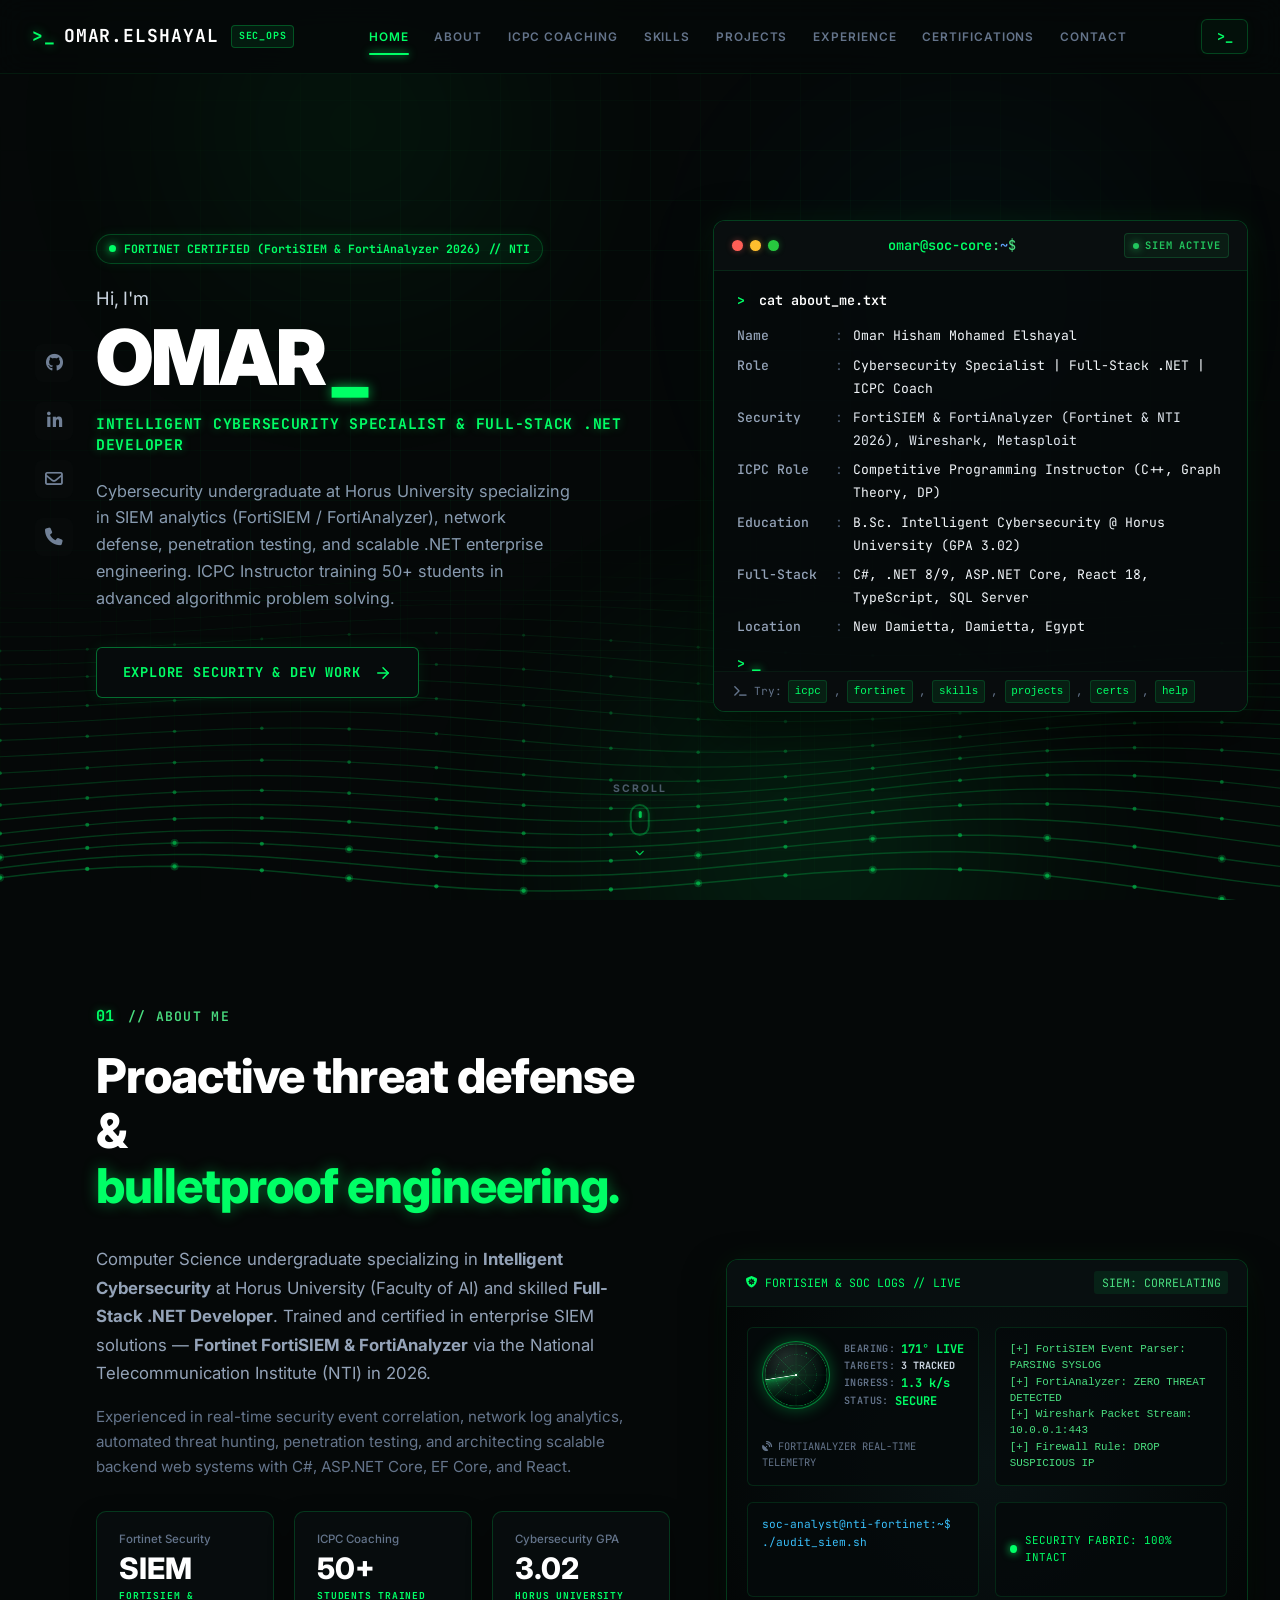
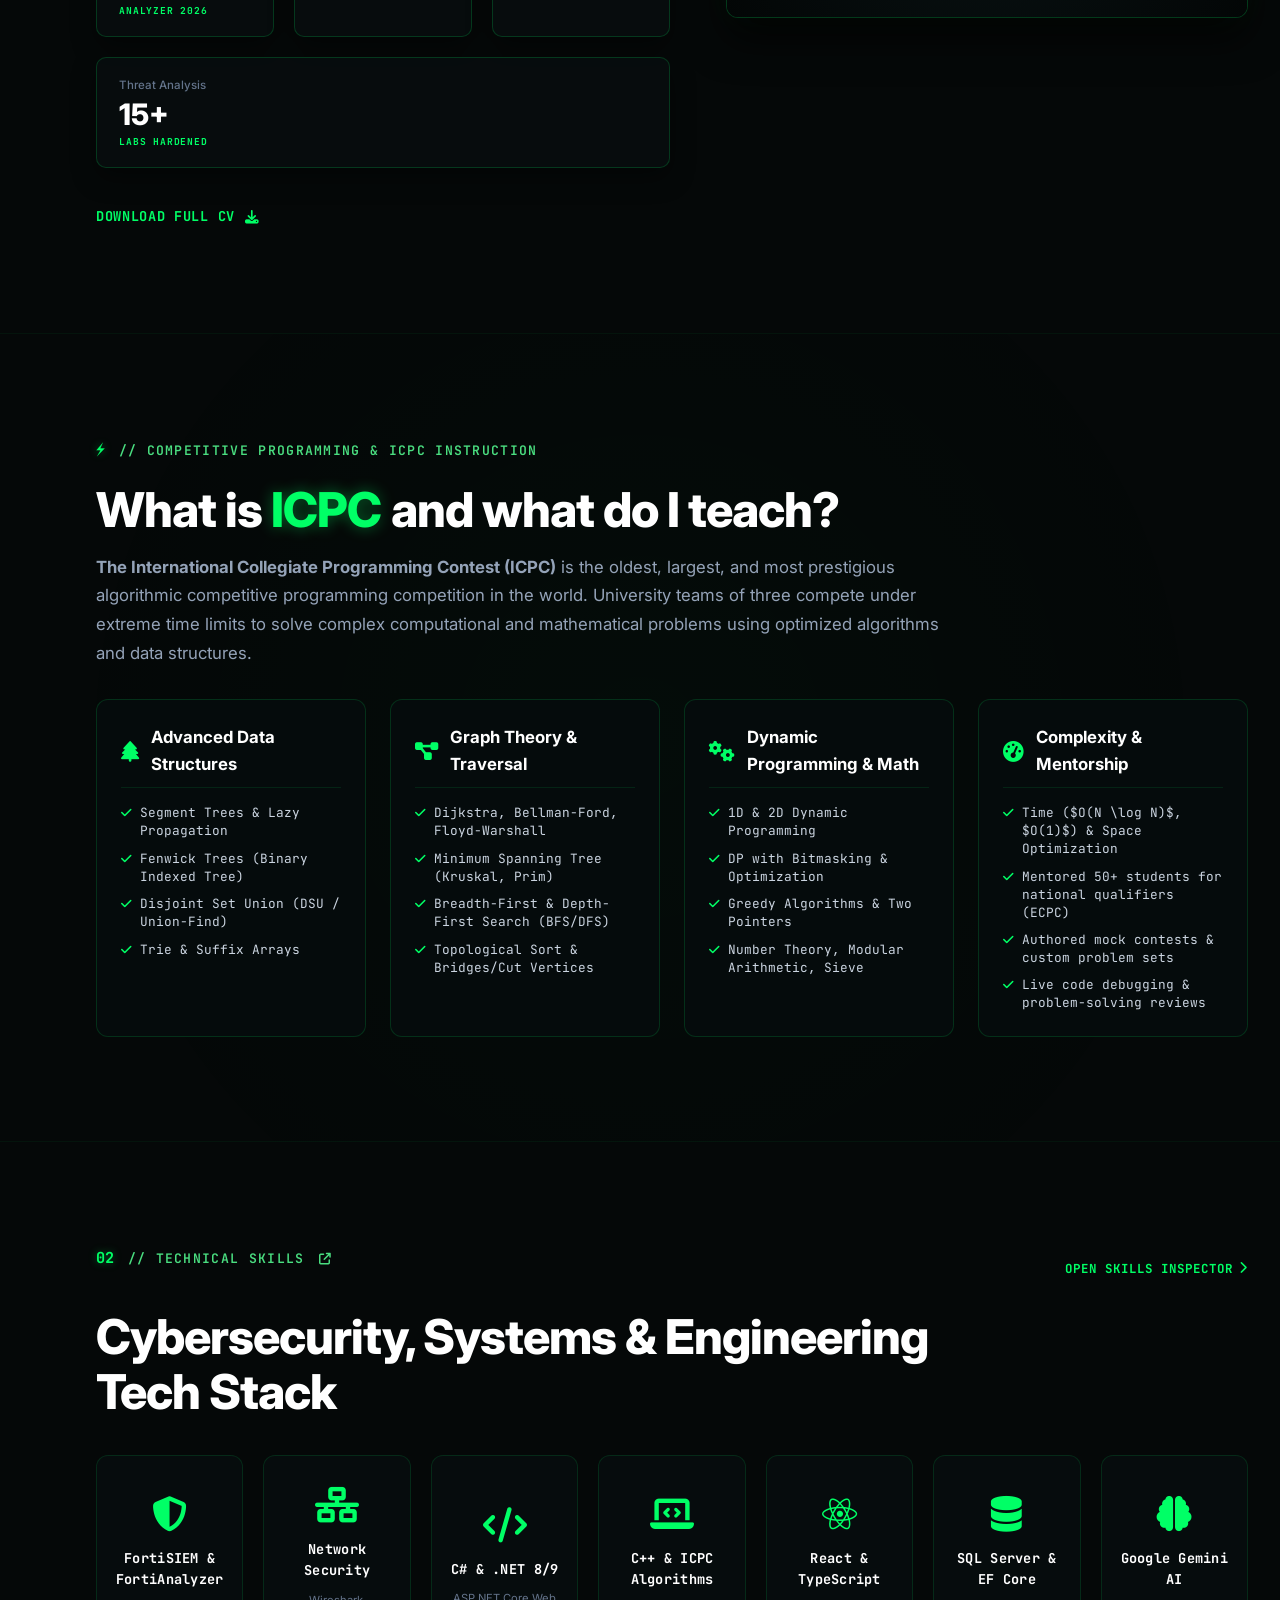
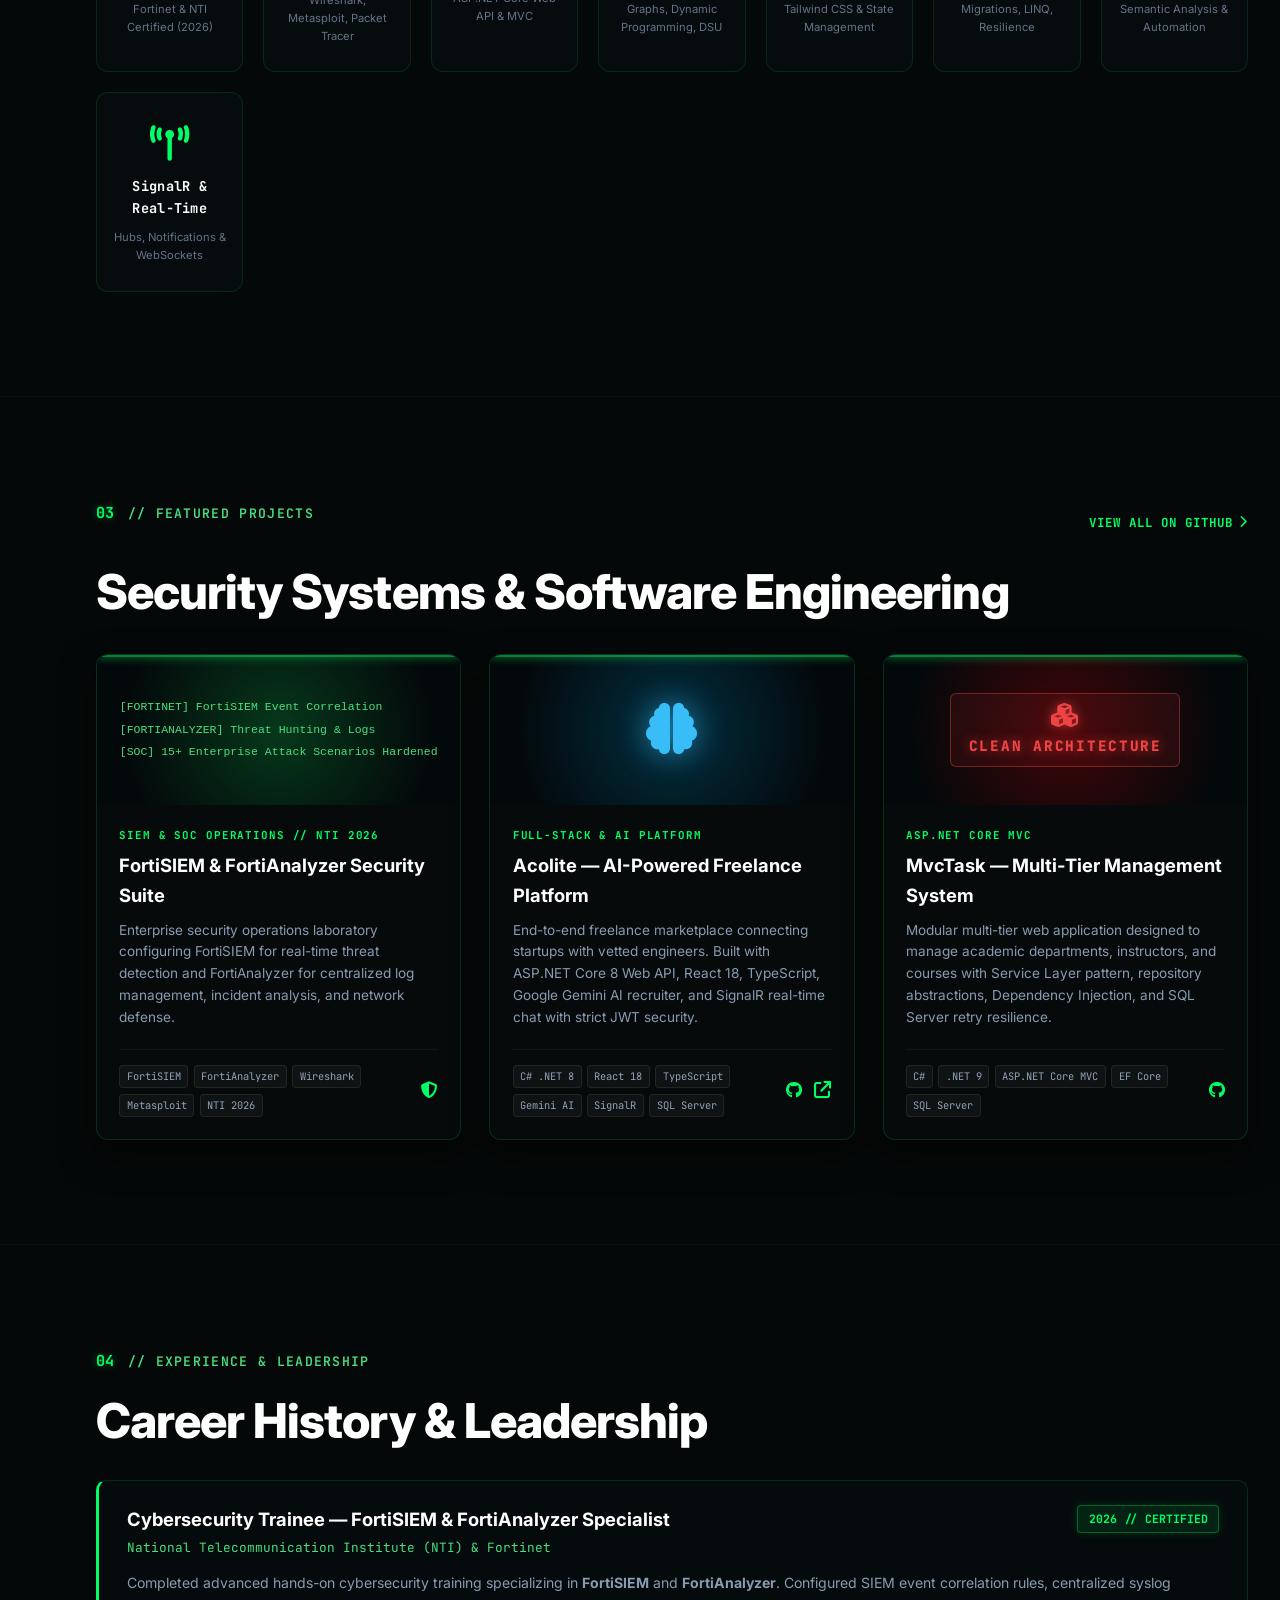
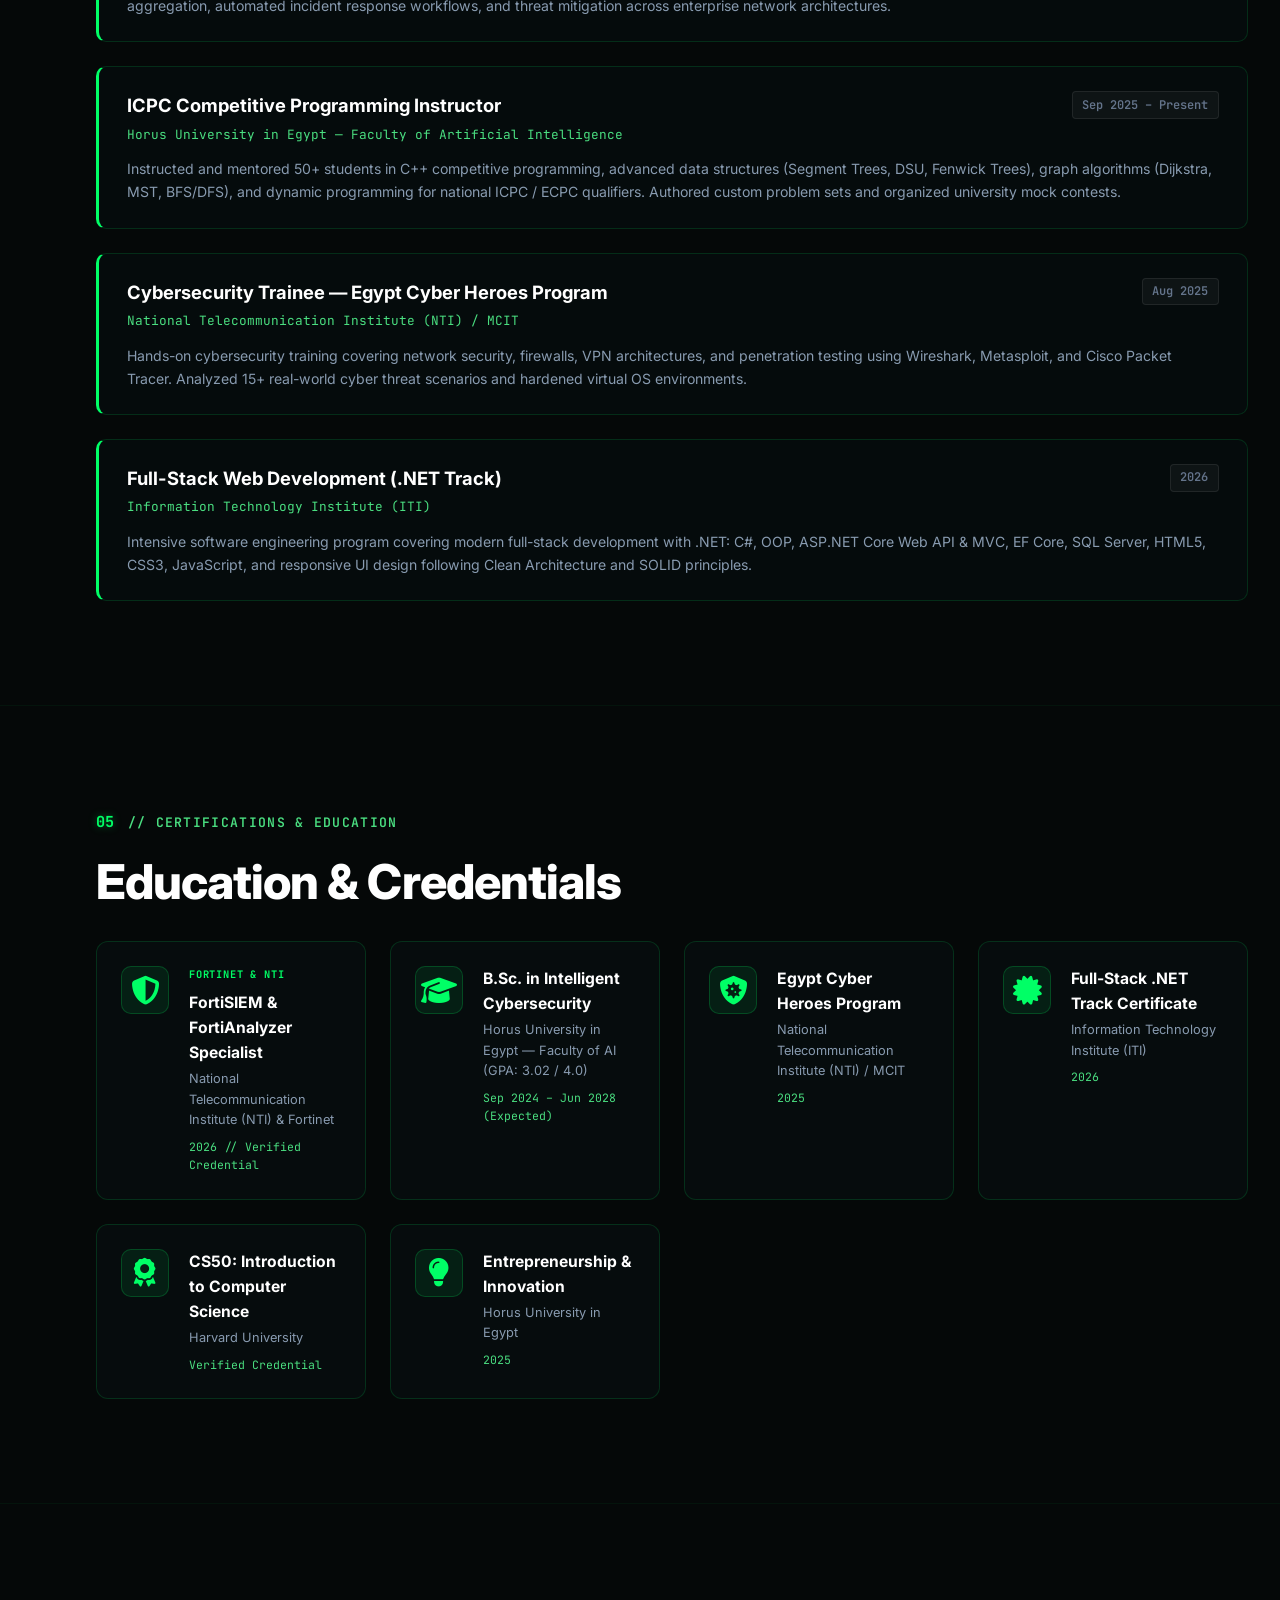
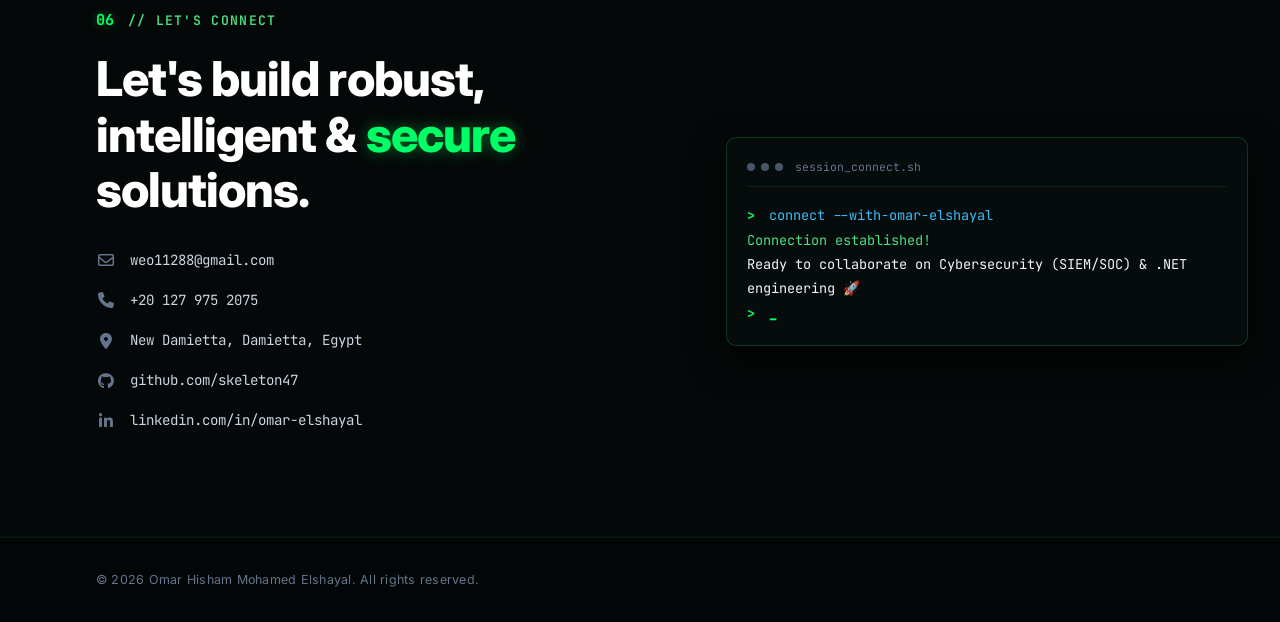
==== index.html @ 321d835e "Change cursor to natural sleek cyber arrow pointer with neon border, glowing hover pointer and subtl" ====
<!DOCTYPE html>
<html lang="en">
<head>
    <meta charset="UTF-8">
    <meta name="viewport" content="width=device-width, initial-scale=1.0">
    <title>OMAR ELSHAYAL | Intelligent Cybersecurity &amp; Full-Stack .NET Engineer | ICPC Instructor</title>
    <!-- Google Fonts -->
    <link rel="preconnect" href="https://fonts.googleapis.com">
    <link rel="preconnect" href="https://fonts.gstatic.com" crossorigin>
    <link href="https://fonts.googleapis.com/css2?family=Fira+Code:wght@300;400;500;600;700&family=Inter:wght@300;400;500;600;700;800;900&family=JetBrains+Mono:wght@300;400;500;600;700;800&display=swap" rel="stylesheet">
    <!-- FontAwesome 6 Icons -->
    <link rel="stylesheet" href="https://cdnjs.cloudflare.com/ajax/libs/font-awesome/6.5.1/css/all.min.css">
    <!-- Custom Style -->
    <link rel="stylesheet" href="style.css?v=12.0">
</head>












<body class="bg-cyber-dark">

    <!-- Cyber Background with Canvas Wave, Radial Glows & Grid Mesh -->
    <div class="cyber-background-container">
        <div class="ambient-glow glow-top-left"></div>
        <div class="ambient-glow glow-top-right"></div>
        <div class="ambient-glow glow-center"></div>
        <div class="cyber-grid-overlay"></div>
        <canvas id="cyberWaveCanvas"></canvas>
    </div>

    <!-- Navigation Header -->
    <header class="navbar-container">
        <div class="navbar-wrapper">
            <!-- Logo -->
            <a href="#home" class="logo-link">
                <span class="prompt-symbol">&gt;_</span>
                <span class="logo-text">OMAR.ELSHAYAL</span>
                <span class="sec-badge-nav">SEC_OPS</span>
            </a>

            <!-- Navigation Links -->
            <nav class="nav-menu">
                <ul class="nav-links">
                    <li><a href="#home" class="nav-link active">HOME</a></li>
                    <li><a href="#about" class="nav-link">ABOUT</a></li>
                    <li><a href="#icpc-section" class="nav-link">ICPC COACHING</a></li>
                    <li><a href="#skills" class="nav-link">SKILLS</a></li>
                    <li><a href="#projects" class="nav-link">PROJECTS</a></li>
                    <li><a href="#experience" class="nav-link">EXPERIENCE</a></li>
                    <li><a href="#certifications" class="nav-link">CERTIFICATIONS</a></li>
                    <li><a href="#contact" class="nav-link">CONTACT</a></li>
                </ul>
            </nav>

            <!-- Terminal Mode Action Button -->
            <div class="navbar-action">
                <button id="terminalToggleBtn" class="terminal-btn" title="Open Interactive Terminal Mode">
                    <span class="terminal-btn-icon">&gt;_</span>
                </button>
            </div>
        </div>
    </header>

    <!-- Floating Social Sidebar (Left) -->
    <aside class="social-sidebar">
        <div class="social-links-wrapper">
            <a href="https://github.com/skeleton47" target="_blank" rel="noopener noreferrer" class="social-icon" aria-label="GitHub">
                <i class="fa-brands fa-github"></i>
            </a>
            <a href="https://www.linkedin.com/in/omar-hisham-mohamed-elshayal-957696355/" target="_blank" rel="noopener noreferrer" class="social-icon" aria-label="LinkedIn">
                <i class="fa-brands fa-linkedin-in"></i>
            </a>
            <a href="mailto:weo11288@gmail.com" class="social-icon" aria-label="Email">
                <i class="fa-regular fa-envelope"></i>
            </a>
            <a href="tel:+201279752075" class="social-icon" aria-label="Phone">
                <i class="fa-solid fa-phone"></i>
            </a>
        </div>
    </aside>

    <!-- Hero Main Section -->
    <main id="home" class="hero-section">
        <div class="hero-container">
            
            <!-- Left Hero Content -->
            <div class="hero-left-content">
                <div class="hero-status-pill">
                    <span class="status-dot-pulse"></span>
                    <span>FORTINET CERTIFIED (FortiSIEM &amp; FortiAnalyzer 2026) // NTI</span>
                </div>
                <p class="greeting-text">Hi, I'm</p>
                <h1 class="hero-title">
                    OMAR<span class="cursor-blink">_</span>
                </h1>
                <h2 class="hero-subtitle">INTELLIGENT CYBERSECURITY SPECIALIST &amp; FULL-STACK .NET DEVELOPER</h2>
                <p class="hero-description">
                    Cybersecurity undergraduate at Horus University specializing in SIEM analytics (FortiSIEM / FortiAnalyzer), network defense, penetration testing, and scalable .NET enterprise engineering. ICPC Instructor training 50+ students in advanced algorithmic problem solving.
                </p>
                
                <div class="hero-cta-wrapper">
                    <a href="#projects" class="cta-button">
                        <span>EXPLORE SECURITY &amp; DEV WORK</span>
                        <svg class="cta-arrow" width="18" height="18" viewBox="0 0 24 24" fill="none" stroke="currentColor" stroke-width="2" stroke-linecap="round" stroke-linejoin="round">
                            <line x1="5" y1="12" x2="19" y2="12"></line>
                            <polyline points="12 5 19 12 12 19"></polyline>
                        </svg>
                    </a>
                </div>
            </div>

            <!-- Right Hero Content: Interactive Cyber Terminal -->
            <div class="hero-right-content">
                <div class="terminal-window">
                    <!-- Window Header Bar -->
                    <div class="terminal-header">
                        <div class="window-controls">
                            <span class="control-dot dot-red"></span>
                            <span class="control-dot dot-yellow"></span>
                            <span class="control-dot dot-green"></span>
                        </div>
                        <div class="terminal-title">
                            <span class="terminal-user">omar@soc-core</span>:<span class="terminal-path">~</span>$
                        </div>
                        <div class="terminal-status">
                            <span class="status-indicator"></span>
                            <span class="status-text">SIEM ACTIVE</span>
                        </div>
                    </div>

                    <!-- Terminal Body -->
                    <div class="terminal-body" id="terminalBody">
                        <div class="terminal-line prompt-line">
                            <span class="term-arrow">&gt;</span> <span class="term-cmd typing-command" id="autoTypingCmd">cat about_me.txt</span>
                        </div>
                        
                        <div class="terminal-output" id="terminalOutput">
                            <div class="output-row">
                                <span class="row-key">Name</span>
                                <span class="row-separator">:</span>
                                <span class="row-val">Omar Hisham Mohamed Elshayal</span>
                            </div>
                            <div class="output-row">
                                <span class="row-key">Role</span>
                                <span class="row-separator">:</span>
                                <span class="row-val">Cybersecurity Specialist | Full-Stack .NET | ICPC Coach</span>
                            </div>
                            <div class="output-row">
                                <span class="row-key">Security</span>
                                <span class="row-separator">:</span>
                                <span class="row-val focus-highlight">FortiSIEM &amp; FortiAnalyzer (Fortinet &amp; NTI 2026), Wireshark, Metasploit</span>
                            </div>
                            <div class="output-row">
                                <span class="row-key">ICPC Role</span>
                                <span class="row-separator">:</span>
                                <span class="row-val">Competitive Programming Instructor (C++, Graph Theory, DP)</span>
                            </div>
                            <div class="output-row">
                                <span class="row-key">Education</span>
                                <span class="row-separator">:</span>
                                <span class="row-val">B.Sc. Intelligent Cybersecurity @ Horus University (GPA 3.02)</span>
                            </div>
                            <div class="output-row">
                                <span class="row-key">Full-Stack</span>
                                <span class="row-separator">:</span>
                                <span class="row-val">C#, .NET 8/9, ASP.NET Core, React 18, TypeScript, SQL Server</span>
                            </div>
                            <div class="output-row">
                                <span class="row-key">Location</span>
                                <span class="row-separator">:</span>
                                <span class="row-val">New Damietta, Damietta, Egypt</span>
                            </div>
                        </div>

                        <!-- Dynamic Terminal Command Logs -->
                        <div id="dynamicLogs"></div>

                        <!-- Interactive Command Prompt Line -->
                        <div class="terminal-input-row" id="terminalInputRow">
                            <span class="term-arrow">&gt;</span>
                            <div class="input-wrapper">
                                <input type="text" id="termInput" class="term-input" autocomplete="off" spellcheck="false" placeholder="" autofocus>
                                <span class="term-cursor" id="termCursor">_</span>
                            </div>
                        </div>
                    </div>

                    <!-- Terminal Footer -->
                    <div class="terminal-footer">
                        <span class="footer-tip"><i class="fa-solid fa-terminal"></i> Try: <code class="code-badge">icpc</code>, <code class="code-badge">fortinet</code>, <code class="code-badge">skills</code>, <code class="code-badge">projects</code>, <code class="code-badge">certs</code>, <code class="code-badge">help</code></span>
                    </div>
                </div>
            </div>

        </div>

        <!-- Scroll Indicator -->
        <div class="scroll-indicator-container" id="scrollTrigger">
            <span class="scroll-label">SCROLL</span>
            <div class="scroll-mouse">
                <div class="scroll-wheel"></div>
            </div>
            <div class="scroll-arrow-down">
                <svg width="14" height="14" viewBox="0 0 24 24" fill="none" stroke="currentColor" stroke-width="2" stroke-linecap="round" stroke-linejoin="round">
                    <polyline points="6 9 12 15 18 9"></polyline>
                </svg>
            </div>
        </div>
    </main>

    <!-- SECTION 01: ABOUT ME -->
    <section id="about" class="content-section">
        <div class="section-container">
            <div class="section-header-badge">
                <span class="sec-number">01</span>
                <span class="sec-tag">// ABOUT ME</span>
            </div>

            <div class="about-grid">
                <!-- Left: Bio & Stats -->
                <div class="about-left">
                    <h2 class="section-main-title">
                        Proactive threat defense &amp;<br>
                        <span class="highlight-green">bulletproof engineering.</span>
                    </h2>
                    <p class="about-description">
                        Computer Science undergraduate specializing in <strong>Intelligent Cybersecurity</strong> at Horus University (Faculty of AI) and skilled <strong>Full-Stack .NET Developer</strong>. Trained and certified in enterprise SIEM solutions — <strong>Fortinet FortiSIEM &amp; FortiAnalyzer</strong> via the National Telecommunication Institute (NTI) in 2026.
                    </p>
                    <p class="about-description-sub">
                        Experienced in real-time security event correlation, network log analytics, automated threat hunting, penetration testing, and architecting scalable backend web systems with C#, ASP.NET Core, EF Core, and React.
                    </p>

                    <!-- Stats Cards -->
                    <div class="stats-row">
                        <div class="stat-card">
                            <span class="stat-label">Fortinet Security</span>
                            <div class="stat-value-group">
                                <span class="stat-number">SIEM</span>
                                <span class="stat-unit">FORTISIEM &amp; ANALYZER 2026</span>
                            </div>
                        </div>
                        <div class="stat-card">
                            <span class="stat-label">ICPC Coaching</span>
                            <div class="stat-value-group">
                                <span class="stat-number">50+</span>
                                <span class="stat-unit">STUDENTS TRAINED</span>
                            </div>
                        </div>
                        <div class="stat-card">
                            <span class="stat-label">Cybersecurity GPA</span>
                            <div class="stat-value-group">
                                <span class="stat-number">3.02</span>
                                <span class="stat-unit">HORUS UNIVERSITY</span>
                            </div>
                        </div>
                        <div class="stat-card">
                            <span class="stat-label">Threat Analysis</span>
                            <div class="stat-value-group">
                                <span class="stat-number">15+</span>
                                <span class="stat-unit">LABS HARDENED</span>
                            </div>
                        </div>
                    </div>

                    <!-- Download CV Action -->
                    <div class="cv-download-wrapper">
                        <a href="https://github.com/skeleton47" target="_blank" class="download-cv-btn" id="downloadCvBtn">
                            <span>DOWNLOAD FULL CV</span>
                            <i class="fa-solid fa-download"></i>
                        </a>
                    </div>
                </div>

                <!-- Right: Cyber Workspace Visual -->
                <div class="about-right">
                    <div class="hacker-screen-wrapper">
                        <div class="screen-overlay-glitch"></div>
                        <div class="workspace-card">
                            <div class="workspace-header">
                                <span class="monitor-tag"><i class="fa-solid fa-shield-virus"></i> FORTISIEM &amp; SOC LOGS // LIVE</span>
                                <span class="threat-level">SIEM: CORRELATING</span>
                            </div>
                            <div class="workspace-visual">
                                <div class="monitor-grid">
                                    <div class="monitor-item monitor-map">
                                        <div class="radar-telemetry-box">
                                            <div class="radar-canvas-wrapper">
                                                <canvas id="socRadarCanvas" width="160" height="160"></canvas>
                                                <div class="radar-crt-glare"></div>
                                            </div>
                                            <div class="radar-hud-data">
                                                <div class="hud-item"><span class="hud-label">BEARING:</span> <span class="hud-val text-green" id="radarBearingVal">000° LIVE</span></div>
                                                <div class="hud-item"><span class="hud-label">TARGETS:</span> <span class="hud-val">3 TRACKED</span></div>
                                                <div class="hud-item"><span class="hud-label">INGRESS:</span> <span class="hud-val text-green" id="radarTpsVal">1.2 k/s</span></div>
                                                <div class="hud-item"><span class="hud-label">STATUS:</span> <span class="hud-val text-green">SECURE</span></div>
                                            </div>
                                        </div>
                                        <span class="mon-title"><i class="fa-solid fa-satellite-dish"></i> FORTIANALYZER REAL-TIME TELEMETRY</span>
                                    </div>


                                    <div class="monitor-item monitor-code">
                                        <pre class="code-stream"><code>[+] FortiSIEM Event Parser: PARSING SYSLOG
[+] FortiAnalyzer: ZERO THREAT DETECTED
[+] Wireshark Packet Stream: 10.0.0.1:443
[+] Firewall Rule: DROP SUSPICIOUS IP</code></pre>
                                    </div>
                                    <div class="monitor-item monitor-term">
                                        <div class="term-prompt-preview">
                                            <span>soc-analyst@nti-fortinet:~$ ./audit_siem.sh</span>
                                        </div>
                                    </div>
                                    <div class="monitor-item monitor-status">
                                        <div class="network-pulse"></div>
                                        <span>SECURITY FABRIC: 100% INTACT</span>
                                    </div>
                                </div>
                            </div>
                        </div>
                    </div>
                </div>
            </div>
        </div>
    </section>

    <!-- SECTION: ICPC IN-DEPTH EXPLAINER -->
    <section id="icpc-section" class="content-section icpc-special-section">
        <div class="section-container">
            <div class="section-header-badge">
                <span class="sec-number">⚡</span>
                <span class="sec-tag">// COMPETITIVE PROGRAMMING &amp; ICPC INSTRUCTION</span>
            </div>

            <div class="icpc-hero-box">
                <div class="icpc-info-main">
                    <h2 class="section-main-title">
                        What is <span class="highlight-green">ICPC</span> and what do I teach?
                    </h2>
                    <div class="icpc-explainer-text">
                        <p>
                            <strong>The International Collegiate Programming Contest (ICPC)</strong> is the oldest, largest, and most prestigious algorithmic competitive programming competition in the world. University teams of three compete under extreme time limits to solve complex computational and mathematical problems using optimized algorithms and data structures.
                        </p>
                    </div>
                </div>

                <!-- ICPC Syllabus & Topics Omar Teaches -->
                <div class="icpc-topics-grid">
                    <div class="icpc-topic-card">
                        <div class="topic-header">
                            <i class="fa-solid fa-tree topic-icon"></i>
                            <h3 class="topic-title">Advanced Data Structures</h3>
                        </div>
                        <ul class="topic-list">
                            <li><i class="fa-solid fa-check text-green"></i> Segment Trees &amp; Lazy Propagation</li>
                            <li><i class="fa-solid fa-check text-green"></i> Fenwick Trees (Binary Indexed Tree)</li>
                            <li><i class="fa-solid fa-check text-green"></i> Disjoint Set Union (DSU / Union-Find)</li>
                            <li><i class="fa-solid fa-check text-green"></i> Trie &amp; Suffix Arrays</li>
                        </ul>
                    </div>

                    <div class="icpc-topic-card">
                        <div class="topic-header">
                            <i class="fa-solid fa-diagram-project topic-icon"></i>
                            <h3 class="topic-title">Graph Theory &amp; Traversal</h3>
                        </div>
                        <ul class="topic-list">
                            <li><i class="fa-solid fa-check text-green"></i> Dijkstra, Bellman-Ford, Floyd-Warshall</li>
                            <li><i class="fa-solid fa-check text-green"></i> Minimum Spanning Tree (Kruskal, Prim)</li>
                            <li><i class="fa-solid fa-check text-green"></i> Breadth-First &amp; Depth-First Search (BFS/DFS)</li>
                            <li><i class="fa-solid fa-check text-green"></i> Topological Sort &amp; Bridges/Cut Vertices</li>
                        </ul>
                    </div>

                    <div class="icpc-topic-card">
                        <div class="topic-header">
                            <i class="fa-solid fa-gears topic-icon"></i>
                            <h3 class="topic-title">Dynamic Programming &amp; Math</h3>
                        </div>
                        <ul class="topic-list">
                            <li><i class="fa-solid fa-check text-green"></i> 1D &amp; 2D Dynamic Programming</li>
                            <li><i class="fa-solid fa-check text-green"></i> DP with Bitmasking &amp; Optimization</li>
                            <li><i class="fa-solid fa-check text-green"></i> Greedy Algorithms &amp; Two Pointers</li>
                            <li><i class="fa-solid fa-check text-green"></i> Number Theory, Modular Arithmetic, Sieve</li>
                        </ul>
                    </div>

                    <div class="icpc-topic-card">
                        <div class="topic-header">
                            <i class="fa-solid fa-gauge-high topic-icon"></i>
                            <h3 class="topic-title">Complexity &amp; Mentorship</h3>
                        </div>
                        <ul class="topic-list">
                            <li><i class="fa-solid fa-check text-green"></i> Time ($O(N \log N)$, $O(1)$) &amp; Space Optimization</li>
                            <li><i class="fa-solid fa-check text-green"></i> Mentored 50+ students for national qualifiers (ECPC)</li>
                            <li><i class="fa-solid fa-check text-green"></i> Authored mock contests &amp; custom problem sets</li>
                            <li><i class="fa-solid fa-check text-green"></i> Live code debugging &amp; problem-solving reviews</li>
                        </ul>
                    </div>
                </div>
            </div>
        </div>
    </section>

    <!-- SECTION 02: SKILLS -->
    <section id="skills" class="content-section">
        <div class="section-container">
            <div class="section-top-bar">
                <div class="section-header-badge" onclick="openSkillModal('fortinet')" style="cursor: pointer;" title="Click to inspect all skills">
                    <span class="sec-number">02</span>
                    <span class="sec-tag">// TECHNICAL SKILLS <i class="fa-solid fa-arrow-up-right-from-square" style="font-size: 0.75rem; margin-left: 0.3rem;"></i></span>
                </div>
                <button class="section-view-all" onclick="openSkillModal('fortinet')" style="background:transparent; border:none; cursor:pointer;" title="Click to view in-depth details">
                    OPEN SKILLS INSPECTOR <i class="fa-solid fa-chevron-right"></i>
                </button>
            </div>

            <h2 class="section-main-title">
                Cybersecurity, Systems &amp; Engineering<br>
                Tech Stack
            </h2>

            <div class="skills-grid">
                <!-- FortiSIEM & FortiAnalyzer -->
                <div class="skill-card" data-skill-id="fortinet" onclick="openSkillModal('fortinet')" title="Click to view details">
                    <div class="skill-icon-box">
                        <i class="fa-solid fa-shield-halved"></i>
                    </div>
                    <span class="skill-name">FortiSIEM &amp; FortiAnalyzer</span>
                    <span class="skill-sub">Fortinet &amp; NTI Certified (2026)</span>
                </div>



                <!-- Network Security & Penetration Testing -->
                <div class="skill-card" data-skill-id="network-sec" onclick="openSkillModal('network-sec')" title="Click to view details">
                    <div class="skill-icon-box">
                        <i class="fa-solid fa-network-wired"></i>
                    </div>
                    <span class="skill-name">Network Security</span>
                    <span class="skill-sub">Wireshark, Metasploit, Packet Tracer</span>
                </div>

                <!-- C# & .NET Core -->
                <div class="skill-card" data-skill-id="dotnet" onclick="openSkillModal('dotnet')" title="Click to view details">
                    <div class="skill-icon-box">
                        <i class="fa-solid fa-code"></i>
                    </div>
                    <span class="skill-name">C# &amp; .NET 8/9</span>
                    <span class="skill-sub">ASP.NET Core Web API &amp; MVC</span>
                </div>

                <!-- C++ & Algorithms (ICPC) -->
                <div class="skill-card" data-skill-id="icpc" onclick="openSkillModal('icpc')" title="Click to view details">
                    <div class="skill-icon-box">
                        <i class="fa-solid fa-laptop-code"></i>
                    </div>
                    <span class="skill-name">C++ &amp; ICPC Algorithms</span>
                    <span class="skill-sub">Graphs, Dynamic Programming, DSU</span>
                </div>

                <!-- React & TypeScript -->
                <div class="skill-card" data-skill-id="react" onclick="openSkillModal('react')" title="Click to view details">
                    <div class="skill-icon-box">
                        <i class="fa-brands fa-react"></i>
                    </div>
                    <span class="skill-name">React &amp; TypeScript</span>
                    <span class="skill-sub">Tailwind CSS &amp; State Management</span>
                </div>

                <!-- SQL Server & EF Core -->
                <div class="skill-card" data-skill-id="sql" onclick="openSkillModal('sql')" title="Click to view details">
                    <div class="skill-icon-box">
                        <i class="fa-solid fa-database"></i>
                    </div>
                    <span class="skill-name">SQL Server &amp; EF Core</span>
                    <span class="skill-sub">Migrations, LINQ, Resilience</span>
                </div>

                <!-- AI & LLM Integration -->
                <div class="skill-card" data-skill-id="gemini-ai" onclick="openSkillModal('gemini-ai')" title="Click to view details">
                    <div class="skill-icon-box">
                        <i class="fa-solid fa-brain"></i>
                    </div>
                    <span class="skill-name">Google Gemini AI</span>
                    <span class="skill-sub">Semantic Analysis &amp; Automation</span>
                </div>

                <!-- SignalR & WebSockets -->
                <div class="skill-card" data-skill-id="signalr" onclick="openSkillModal('signalr')" title="Click to view details">
                    <div class="skill-icon-box">
                        <i class="fa-solid fa-tower-broadcast"></i>
                    </div>
                    <span class="skill-name">SignalR &amp; Real-Time</span>
                    <span class="skill-sub">Hubs, Notifications &amp; WebSockets</span>
                </div>
            </div>
        </div>
    </section>


    <!-- SECTION 03: FEATURED PROJECTS -->
    <section id="projects" class="content-section">
        <div class="section-container">
            <div class="section-top-bar">
                <div class="section-header-badge">
                    <span class="sec-number">03</span>
                    <span class="sec-tag">// FEATURED PROJECTS</span>
                </div>
                <a href="https://github.com/skeleton47" target="_blank" class="section-view-all">VIEW ALL ON GITHUB <i class="fa-solid fa-chevron-right"></i></a>
            </div>

            <h2 class="section-main-title">
                Security Systems &amp; Software Engineering
            </h2>

            <div class="projects-grid">
                <!-- Project 1: FortiSIEM & Threat Analysis Lab -->
                <div class="project-card">
                    <div class="project-preview project-preview-green">
                        <div class="preview-glow glow-green"></div>
                        <div class="packet-stream-preview">
                            <code>[FORTINET] FortiSIEM Event Correlation</code>
                            <code>[FORTIANALYZER] Threat Hunting &amp; Logs</code>
                            <code>[SOC] 15+ Enterprise Attack Scenarios Hardened</code>
                        </div>
                        <div class="cyber-scan-line"></div>
                    </div>
                    <div class="project-info">
                        <div class="project-badge-top">SIEM &amp; SOC OPERATIONS // NTI 2026</div>
                        <h3 class="project-title">FortiSIEM &amp; FortiAnalyzer Security Suite</h3>
                        <p class="project-desc">
                            Enterprise security operations laboratory configuring FortiSIEM for real-time threat detection and FortiAnalyzer for centralized log management, incident analysis, and network defense.
                        </p>
                        <div class="project-footer">
                            <div class="project-tags">
                                <span class="tag">FortiSIEM</span>
                                <span class="tag">FortiAnalyzer</span>
                                <span class="tag">Wireshark</span>
                                <span class="tag">Metasploit</span>
                                <span class="tag">NTI 2026</span>
                            </div>
                            <div class="project-links-group">
                                <a href="#contact" class="project-link" title="Contact for Demo">
                                    <i class="fa-solid fa-shield-halved"></i>
                                </a>
                            </div>
                        </div>
                    </div>
                </div>

                <!-- Project 2: Acolite AI Freelance Platform -->
                <div class="project-card">
                    <div class="project-preview project-preview-blue">
                        <div class="preview-glow"></div>
                        <div class="project-icon-badge">
                            <i class="fa-solid fa-brain"></i>
                        </div>
                        <div class="cyber-scan-line"></div>
                    </div>
                    <div class="project-info">
                        <div class="project-badge-top">FULL-STACK &amp; AI PLATFORM</div>
                        <h3 class="project-title">Acolite — AI-Powered Freelance Platform</h3>
                        <p class="project-desc">
                            End-to-end freelance marketplace connecting startups with vetted engineers. Built with ASP.NET Core 8 Web API, React 18, TypeScript, Google Gemini AI recruiter, and SignalR real-time chat with strict JWT security.
                        </p>
                        <div class="project-footer">
                            <div class="project-tags">
                                <span class="tag">C# .NET 8</span>
                                <span class="tag">React 18</span>
                                <span class="tag">TypeScript</span>
                                <span class="tag">Gemini AI</span>
                                <span class="tag">SignalR</span>
                                <span class="tag">SQL Server</span>
                            </div>
                            <div class="project-links-group">
                                <a href="https://github.com/skeleton47/acolite.xyz_iti_.net" target="_blank" class="project-link" title="GitHub Repo">
                                    <i class="fa-brands fa-github"></i>
                                </a>
                                <a href="https://acolite.xyz" target="_blank" class="project-link" title="Live Demo">
                                    <i class="fa-solid fa-arrow-up-right-from-square"></i>
                                </a>
                            </div>
                        </div>
                    </div>
                </div>

                <!-- Project 3: MvcTask -->
                <div class="project-card">
                    <div class="project-preview project-preview-red">
                        <div class="preview-glow glow-red"></div>
                        <div class="access-denied-badge">
                            <i class="fa-solid fa-cubes"></i>
                            <span>CLEAN ARCHITECTURE</span>
                        </div>
                        <div class="cyber-scan-line"></div>
                    </div>
                    <div class="project-info">
                        <div class="project-badge-top">ASP.NET CORE MVC</div>
                        <h3 class="project-title">MvcTask — Multi-Tier Management System</h3>
                        <p class="project-desc">
                            Modular multi-tier web application designed to manage academic departments, instructors, and courses with Service Layer pattern, repository abstractions, Dependency Injection, and SQL Server retry resilience.
                        </p>
                        <div class="project-footer">
                            <div class="project-tags">
                                <span class="tag">C#</span>
                                <span class="tag">.NET 9</span>
                                <span class="tag">ASP.NET Core MVC</span>
                                <span class="tag">EF Core</span>
                                <span class="tag">SQL Server</span>
                            </div>
                            <div class="project-links-group">
                                <a href="https://github.com/skeleton47/MvcTask" target="_blank" class="project-link" title="GitHub Repo">
                                    <i class="fa-brands fa-github"></i>
                                </a>
                            </div>
                        </div>
                    </div>
                </div>
            </div>
        </div>
    </section>

    <!-- SECTION 04: EXPERIENCE & LEADERSHIP -->
    <section id="experience" class="content-section">
        <div class="section-container">
            <div class="section-header-badge">
                <span class="sec-number">04</span>
                <span class="sec-tag">// EXPERIENCE &amp; LEADERSHIP</span>
            </div>

            <h2 class="section-main-title">
                Career History &amp; Leadership
            </h2>

            <div class="experience-timeline">
                <!-- Exp 1: FortiSIEM & FortiAnalyzer Trainee @ NTI & Fortinet -->
                <div class="timeline-card">
                    <div class="timeline-header">
                        <div class="timeline-title-group">
                            <h3 class="timeline-role">Cybersecurity Trainee — FortiSIEM &amp; FortiAnalyzer Specialist</h3>
                            <span class="timeline-company">National Telecommunication Institute (NTI) &amp; Fortinet</span>
                        </div>
                        <span class="timeline-period-badge">2026 // CERTIFIED</span>
                    </div>
                    <p class="timeline-desc">
                        Completed advanced hands-on cybersecurity training specializing in <strong>FortiSIEM</strong> and <strong>FortiAnalyzer</strong>. Configured SIEM event correlation rules, centralized syslog aggregation, automated incident response workflows, and threat mitigation across enterprise network architectures.
                    </p>
                </div>

                <!-- Exp 2: ICPC Instructor -->
                <div class="timeline-card">
                    <div class="timeline-header">
                        <div class="timeline-title-group">
                            <h3 class="timeline-role">ICPC Competitive Programming Instructor</h3>
                            <span class="timeline-company">Horus University in Egypt — Faculty of Artificial Intelligence</span>
                        </div>
                        <span class="timeline-period">Sep 2025 – Present</span>
                    </div>
                    <p class="timeline-desc">
                        Instructed and mentored 50+ students in C++ competitive programming, advanced data structures (Segment Trees, DSU, Fenwick Trees), graph algorithms (Dijkstra, MST, BFS/DFS), and dynamic programming for national ICPC / ECPC qualifiers. Authored custom problem sets and organized university mock contests.
                    </p>
                </div>

                <!-- Exp 3: NTI Egypt Cyber Heroes -->
                <div class="timeline-card">
                    <div class="timeline-header">
                        <div class="timeline-title-group">
                            <h3 class="timeline-role">Cybersecurity Trainee — Egypt Cyber Heroes Program</h3>
                            <span class="timeline-company">National Telecommunication Institute (NTI) / MCIT</span>
                        </div>
                        <span class="timeline-period">Aug 2025</span>
                    </div>
                    <p class="timeline-desc">
                        Hands-on cybersecurity training covering network security, firewalls, VPN architectures, and penetration testing using Wireshark, Metasploit, and Cisco Packet Tracer. Analyzed 15+ real-world cyber threat scenarios and hardened virtual OS environments.
                    </p>
                </div>

                <!-- Exp 4: ITI Full-Stack .NET Track -->
                <div class="timeline-card">
                    <div class="timeline-header">
                        <div class="timeline-title-group">
                            <h3 class="timeline-role">Full-Stack Web Development (.NET Track)</h3>
                            <span class="timeline-company">Information Technology Institute (ITI)</span>
                        </div>
                        <span class="timeline-period">2026</span>
                    </div>
                    <p class="timeline-desc">
                        Intensive software engineering program covering modern full-stack development with .NET: C#, OOP, ASP.NET Core Web API &amp; MVC, EF Core, SQL Server, HTML5, CSS3, JavaScript, and responsive UI design following Clean Architecture and SOLID principles.
                    </p>
                </div>
            </div>
        </div>
    </section>

    <!-- SECTION 05: CERTIFICATIONS -->
    <section id="certifications" class="content-section">
        <div class="section-container">
            <div class="section-header-badge">
                <span class="sec-number">05</span>
                <span class="sec-tag">// CERTIFICATIONS &amp; EDUCATION</span>
            </div>

            <h2 class="section-main-title">
                Education &amp; Credentials
            </h2>

            <div class="certs-grid">
                <!-- Cert 1: FortiSIEM & FortiAnalyzer -->
                <div class="cert-card">
                    <div class="cert-icon"><i class="fa-solid fa-shield-halved"></i></div>
                    <div class="cert-info">
                        <div class="cert-badge-pill">FORTINET &amp; NTI</div>
                        <h4 class="cert-name">FortiSIEM &amp; FortiAnalyzer Specialist</h4>
                        <p class="cert-issuer">National Telecommunication Institute (NTI) &amp; Fortinet</p>
                        <span class="cert-date">2026 // Verified Credential</span>
                    </div>
                </div>

                <!-- Cert 2: B.Sc. Cybersecurity -->
                <div class="cert-card">
                    <div class="cert-icon"><i class="fa-solid fa-graduation-cap"></i></div>
                    <div class="cert-info">
                        <h4 class="cert-name">B.Sc. in Intelligent Cybersecurity</h4>
                        <p class="cert-issuer">Horus University in Egypt — Faculty of AI (GPA: 3.02 / 4.0)</p>
                        <span class="cert-date">Sep 2024 – Jun 2028 (Expected)</span>
                    </div>
                </div>

                <!-- Cert 3: Egypt Cyber Heroes -->
                <div class="cert-card">
                    <div class="cert-icon"><i class="fa-solid fa-shield-virus"></i></div>
                    <div class="cert-info">
                        <h4 class="cert-name">Egypt Cyber Heroes Program</h4>
                        <p class="cert-issuer">National Telecommunication Institute (NTI) / MCIT</p>
                        <span class="cert-date">2025</span>
                    </div>
                </div>

                <!-- Cert 4: ITI Full-Stack .NET -->
                <div class="cert-card">
                    <div class="cert-icon"><i class="fa-solid fa-certificate"></i></div>
                    <div class="cert-info">
                        <h4 class="cert-name">Full-Stack .NET Track Certificate</h4>
                        <p class="cert-issuer">Information Technology Institute (ITI)</p>
                        <span class="cert-date">2026</span>
                    </div>
                </div>

                <!-- Cert 5: CS50 -->
                <div class="cert-card">
                    <div class="cert-icon"><i class="fa-solid fa-award"></i></div>
                    <div class="cert-info">
                        <h4 class="cert-name">CS50: Introduction to Computer Science</h4>
                        <p class="cert-issuer">Harvard University</p>
                        <span class="cert-date">Verified Credential</span>
                    </div>
                </div>

                <!-- Cert 6: Entrepreneurship -->
                <div class="cert-card">
                    <div class="cert-icon"><i class="fa-solid fa-lightbulb"></i></div>
                    <div class="cert-info">
                        <h4 class="cert-name">Entrepreneurship &amp; Innovation</h4>
                        <p class="cert-issuer">Horus University in Egypt</p>
                        <span class="cert-date">2025</span>
                    </div>
                </div>
            </div>
        </div>
    </section>

    <!-- SECTION 06: LET'S CONNECT -->
    <section id="contact" class="content-section">
        <div class="section-container">
            <div class="section-header-badge">
                <span class="sec-number">06</span>
                <span class="sec-tag">// LET'S CONNECT</span>
            </div>

            <div class="contact-grid">
                <!-- Left: Headline & Contacts -->
                <div class="contact-left">
                    <h2 class="section-main-title">
                        Let's build robust,<br>
                        intelligent &amp; <span class="highlight-green">secure</span> solutions.
                    </h2>

                    <div class="contact-list">
                        <a href="mailto:weo11288@gmail.com" class="contact-item">
                            <i class="fa-regular fa-envelope contact-icon"></i>
                            <span>weo11288@gmail.com</span>
                        </a>
                        <a href="tel:+201279752075" class="contact-item">
                            <i class="fa-solid fa-phone contact-icon"></i>
                            <span>+20 127 975 2075</span>
                        </a>
                        <div class="contact-item">
                            <i class="fa-solid fa-location-dot contact-icon"></i>
                            <span>New Damietta, Damietta, Egypt</span>
                        </div>
                        <a href="https://github.com/skeleton47" target="_blank" rel="noopener noreferrer" class="contact-item">
                            <i class="fa-brands fa-github contact-icon"></i>
                            <span>github.com/skeleton47</span>
                        </a>
                        <a href="https://www.linkedin.com/in/omar-hisham-mohamed-elshayal-957696355/" target="_blank" rel="noopener noreferrer" class="contact-item">
                            <i class="fa-brands fa-linkedin-in contact-icon"></i>
                            <span>linkedin.com/in/omar-elshayal</span>
                        </a>
                    </div>
                </div>

                <!-- Right: Mini Connect Terminal -->
                <div class="contact-right">
                    <div class="connect-terminal-box">
                        <div class="connect-term-header">
                            <span class="term-dot"></span>
                            <span class="term-dot"></span>
                            <span class="term-dot"></span>
                            <span class="connect-title">session_connect.sh</span>
                        </div>
                        <div class="connect-term-body">
                            <div class="connect-line"><span class="term-arrow">&gt;</span> <span class="term-cyan">connect --with-omar-elshayal</span></div>
                            <div class="connect-status-msg">Connection established!</div>
                            <div class="connect-ready-msg">Ready to collaborate on Cybersecurity (SIEM/SOC) &amp; .NET engineering 🚀</div>
                            <div class="connect-line active-prompt">
                                <span class="term-arrow">&gt;</span> <span class="term-cursor-mini">_</span>
                            </div>
                        </div>
                    </div>
                </div>
            </div>
        </div>
    </section>

    <!-- FLOATING SKILL DETAIL MODAL ("صفحة عايمة عند الضغط على المهارات") -->
    <div class="skill-modal-backdrop" id="skillModalBackdrop">
        <div class="skill-modal-dialog">
            <!-- Modal Header -->
            <div class="skill-modal-header">
                <div class="skill-modal-header-left">
                    <div class="skill-modal-icon" id="skillModalIcon">
                        <i class="fa-solid fa-shield-halved"></i>
                    </div>
                    <div class="skill-modal-title-group">
                        <div class="skill-modal-cat-line">
                            <span class="skill-modal-sys-tag">SYS://INSPECTOR</span>
                            <span class="skill-modal-cat" id="skillModalCat">Cybersecurity &amp; SIEM</span>
                        </div>
                        <h3 class="skill-modal-title" id="skillModalTitle">FortiSIEM &amp; FortiAnalyzer</h3>
                    </div>
                </div>
                <div class="skill-modal-header-right">
                    <div class="skill-modal-badge" id="skillModalBadge">NTI 2026 CERTIFIED</div>
                    <button class="skill-modal-close" id="skillModalCloseBtn" onclick="closeSkillModal()" title="Close details">
                        <i class="fa-solid fa-xmark"></i>
                    </button>
                </div>
            </div>

            <!-- Fast Skill Tabs Switcher inside Modal with Navigation Arrows -->
            <div class="skill-modal-tabs-wrapper">
                <button class="skill-tabs-nav-btn nav-prev" id="skillTabsPrevBtn" title="Scroll left" aria-label="Scroll left">
                    <i class="fa-solid fa-chevron-left"></i>
                </button>
                <div class="skill-modal-tabs" id="skillModalTabs">
                    <button class="skill-tab-btn active" data-tab="fortinet" onclick="openSkillModal('fortinet')"><i class="fa-solid fa-shield-halved"></i> FortiSIEM</button>
                    <button class="skill-tab-btn" data-tab="network-sec" onclick="openSkillModal('network-sec')"><i class="fa-solid fa-network-wired"></i> Network Sec</button>
                    <button class="skill-tab-btn" data-tab="dotnet" onclick="openSkillModal('dotnet')"><i class="fa-solid fa-code"></i> .NET 8/9</button>
                    <button class="skill-tab-btn" data-tab="icpc" onclick="openSkillModal('icpc')"><i class="fa-solid fa-laptop-code"></i> C++ / ICPC</button>
                    <button class="skill-tab-btn" data-tab="react" onclick="openSkillModal('react')"><i class="fa-brands fa-react"></i> React &amp; TS</button>
                    <button class="skill-tab-btn" data-tab="sql" onclick="openSkillModal('sql')"><i class="fa-solid fa-database"></i> SQL Server</button>
                    <button class="skill-tab-btn" data-tab="gemini-ai" onclick="openSkillModal('gemini-ai')"><i class="fa-solid fa-brain"></i> Gemini AI</button>
                    <button class="skill-tab-btn" data-tab="signalr" onclick="openSkillModal('signalr')"><i class="fa-solid fa-tower-broadcast"></i> SignalR</button>
                </div>
                <button class="skill-tabs-nav-btn nav-next" id="skillTabsNextBtn" title="Scroll right" aria-label="Scroll right">
                    <i class="fa-solid fa-chevron-right"></i>
                </button>
            </div>


            <!-- Modal Content (2-Column Grid on Desktop) -->
            <div class="skill-modal-body">
                <div class="skill-modal-grid">
                    <!-- Left Column: Overview & Capabilities -->
                    <div class="skill-modal-col">
                        <div class="skill-modal-section">
                            <h4 class="skill-modal-sec-title">
                                <i class="fa-solid fa-circle-info text-green"></i> Overview &amp; Experience
                            </h4>
                            <p class="skill-modal-desc" id="skillModalDesc">
                                Specialized in enterprise security operations, real-time threat telemetry correlation, centralized log intelligence, and automated incident triage.
                            </p>
                        </div>

                        <div class="skill-modal-section">
                            <h4 class="skill-modal-sec-title">
                                <i class="fa-solid fa-list-check text-green"></i> Core Capabilities
                            </h4>
                            <ul class="skill-modal-list" id="skillModalList">
                                <!-- Dynamic list items -->
                            </ul>
                        </div>
                    </div>

                    <!-- Right Column: Projects & Tech Tags -->
                    <div class="skill-modal-col">
                        <div class="skill-modal-section">
                            <h4 class="skill-modal-sec-title">
                                <i class="fa-solid fa-laptop-code text-green"></i> Applied in Projects
                            </h4>
                            <div class="skill-modal-projects" id="skillModalProjects">
                                <!-- Dynamic project cards -->
                            </div>
                        </div>

                        <div class="skill-modal-section">
                            <h4 class="skill-modal-sec-title">
                                <i class="fa-solid fa-tags text-green"></i> Technologies &amp; Tools
                            </h4>
                            <div class="skill-modal-tags" id="skillModalTags">
                                <!-- Dynamic tags -->
                            </div>
                        </div>
                    </div>
                </div>
            </div>

            <!-- Modal Footer -->
            <div class="skill-modal-footer">
                <div class="skill-modal-hint">
                    <i class="fa-solid fa-keyboard"></i> Press <code>ESC</code> or click outside to close
                </div>
                <button class="cta-button" id="skillModalCloseFooterBtn" onclick="closeSkillModal()" type="button">
                    <span>CLOSE</span>
                </button>
            </div>
        </div>
    </div>


    <!-- FOOTER -->
    <footer class="site-footer">
        <div class="footer-container">
            <p class="footer-copyright">© 2026 Omar Hisham Mohamed Elshayal. All rights reserved.</p>
        </div>
    </footer>

    <!-- Custom Cyber Mouse Trail Aura ("هالة سايبر مضيئة مع اهتزازات خفيفة خلف سهم الماوس") -->
    <div class="cyber-mouse-aura" id="cyberMouseAura"></div>


    <!-- Script File -->
    <script src="script.js?v=12.0"></script>
</body>
</html>
---- style.css ----
/* ==========================================================================
   OMAR.SEC - Complete Cyber Security & Full-Stack .NET Portfolio Stylesheet
   ========================================================================== */

/* --- Custom Properties & Theme Variables --- */
:root {
    --bg-dark: #050808;
    --bg-darker: #020404;
    --bg-surface: #0a0f10;
    --bg-card: rgba(8, 14, 15, 0.85);
    
    --neon-green: #00ff66;
    --neon-green-glow: rgba(0, 255, 102, 0.25);
    --neon-green-subtle: rgba(0, 255, 102, 0.12);
    --neon-green-border: rgba(0, 255, 102, 0.22);
    
    --text-primary: #ffffff;
    --text-secondary: #94a3b8;
    --text-muted: #64748b;
    --text-terminal: #b8c4c7;

    --font-heading: 'Inter', -apple-system, BlinkMacSystemFont, sans-serif;
    --font-code: 'JetBrains Mono', 'Fira Code', monospace;
    --font-mono: 'Fira Code', 'Courier New', monospace;

    --transition-smooth: all 0.3s cubic-bezier(0.4, 0, 0.2, 1);
}

/* --- Base & Reset --- */
*, *::before, *::after {
    box-sizing: border-box;
    margin: 0;
    padding: 0;
}

html {
    scroll-behavior: smooth;
    font-size: 16px;
}

body {
    background-color: var(--bg-dark);
    color: var(--text-primary);
    font-family: var(--font-heading);
    min-height: 100vh;
    overflow-x: hidden;
    position: relative;
    line-height: 1.6;
    -webkit-font-smoothing: antialiased;
}

/* --- Custom Scrollbar --- */
::-webkit-scrollbar {
    width: 6px;
}
::-webkit-scrollbar-track {
    background: var(--bg-darker);
}
::-webkit-scrollbar-thumb {
    background: #152422;
    border-radius: 4px;
    border: 1px solid var(--neon-green-border);
}
::-webkit-scrollbar-thumb:hover {
    background: var(--neon-green);
    box-shadow: 0 0 10px var(--neon-green);
}

/* --- Cyber Background & Canvas Ambient Effects --- */
.cyber-background-container {
    position: fixed;
    top: 0;
    left: 0;
    width: 100vw;
    height: 100vh;
    pointer-events: none;
    z-index: 0;
    overflow: hidden;
}

.ambient-glow {
    position: absolute;
    border-radius: 50%;
    filter: blur(120px);
    opacity: 0.12;
    pointer-events: none;
}

.glow-top-left {
    top: -100px;
    left: 10%;
    width: 450px;
    height: 450px;
    background: radial-gradient(circle, var(--neon-green) 0%, transparent 70%);
}

.glow-top-right {
    top: 50px;
    right: 5%;
    width: 500px;
    height: 500px;
    background: radial-gradient(circle, #00e5ff 0%, transparent 70%);
    opacity: 0.07;
}

.glow-center {
    bottom: -150px;
    left: 40%;
    width: 600px;
    height: 400px;
    background: radial-gradient(circle, var(--neon-green) 0%, transparent 75%);
    opacity: 0.18;
}

.cyber-grid-overlay {
    position: absolute;
    inset: 0;
    background-image: 
        linear-gradient(to right, rgba(0, 255, 102, 0.03) 1px, transparent 1px),
        linear-gradient(to bottom, rgba(0, 255, 102, 0.03) 1px, transparent 1px);
    background-size: 50px 50px;
    mask-image: radial-gradient(ellipse at 50% 50%, black 40%, transparent 90%);
    -webkit-mask-image: radial-gradient(ellipse at 50% 50%, black 40%, transparent 90%);
}

#cyberWaveCanvas {
    position: absolute;
    bottom: 0;
    left: 0;
    width: 100%;
    height: 100%;
    opacity: 0.85;
}

/* --- Header / Navigation Bar --- */
.navbar-container {
    position: fixed;
    top: 0;
    left: 0;
    width: 100%;
    z-index: 100;
    background: rgba(5, 8, 8, 0.88);
    backdrop-filter: blur(14px);
    -webkit-backdrop-filter: blur(14px);
    border-bottom: 1px solid rgba(0, 255, 102, 0.08);
    transition: var(--transition-smooth);
}

.navbar-wrapper {
    max-width: 1320px;
    margin: 0 auto;
    padding: 1.2rem 2rem;
    display: flex;
    align-items: center;
    justify-content: space-between;
}

/* Logo */
.logo-link {
    display: flex;
    align-items: center;
    gap: 0.5rem;
    text-decoration: none;
    font-family: var(--font-code);
    font-weight: 700;
    font-size: 1.12rem;
    letter-spacing: 0.05em;
    color: var(--text-primary);
    transition: var(--transition-smooth);
}

.prompt-symbol {
    color: var(--neon-green);
    text-shadow: 0 0 10px rgba(0, 255, 102, 0.6);
}

.logo-text {
    color: #ffffff;
    transition: var(--transition-smooth);
}

.sec-badge-nav {
    font-size: 0.62rem;
    font-family: var(--font-code);
    background: rgba(0, 255, 102, 0.08);
    color: var(--neon-green);
    padding: 0.15rem 0.4rem;
    border-radius: 4px;
    border: 1px solid rgba(0, 255, 102, 0.25);
    margin-left: 0.3rem;
}

.logo-link:hover .logo-text {
    text-shadow: 0 0 12px rgba(255, 255, 255, 0.7);
}

/* Nav Links */
.nav-menu {
    display: flex;
    align-items: center;
}

.nav-links {
    display: flex;
    list-style: none;
    gap: 1.6rem;
    align-items: center;
}

.nav-link {
    font-family: var(--font-heading);
    font-size: 0.74rem;
    font-weight: 600;
    letter-spacing: 0.08em;
    color: var(--text-muted);
    text-decoration: none;
    position: relative;
    padding: 0.4rem 0;
    transition: var(--transition-smooth);
    text-transform: uppercase;
}

.nav-link:hover {
    color: var(--neon-green);
    text-shadow: 0 0 8px rgba(0, 255, 102, 0.4);
}

.nav-link.active {
    color: var(--neon-green);
}

.nav-link.active::after {
    content: '';
    position: absolute;
    bottom: -4px;
    left: 0;
    width: 100%;
    height: 2px;
    background: var(--neon-green);
    box-shadow: 0 0 8px var(--neon-green);
    border-radius: 2px;
}

/* Terminal Toggle / Action Button */
.terminal-btn {
    background: rgba(0, 255, 102, 0.04);
    border: 1px solid var(--neon-green-border);
    color: var(--neon-green);
    padding: 0.45rem 0.9rem;
    border-radius: 6px;
    font-family: var(--font-code);
    font-weight: 700;
    font-size: 0.85rem;
    cursor: pointer;
    display: flex;
    align-items: center;
    justify-content: center;
    transition: var(--transition-smooth);
    box-shadow: 0 0 10px rgba(0, 255, 102, 0.05);
}

.terminal-btn:hover {
    background: rgba(0, 255, 102, 0.12);
    border-color: var(--neon-green);
    box-shadow: 0 0 15px rgba(0, 255, 102, 0.3);
    transform: translateY(-1px);
}

/* --- Floating Social Sidebar --- */
.social-sidebar {
    position: fixed;
    left: 2.2rem;
    top: 50%;
    transform: translateY(-50%);
    z-index: 50;
}

.social-links-wrapper {
    display: flex;
    flex-direction: column;
    gap: 1.25rem;
    align-items: center;
}

.social-icon {
    color: #718096;
    font-size: 1.1rem;
    text-decoration: none;
    transition: var(--transition-smooth);
    display: flex;
    align-items: center;
    justify-content: center;
    width: 38px;
    height: 38px;
    border-radius: 8px;
    background: rgba(10, 16, 17, 0.4);
    border: 1px solid transparent;
}

.social-icon:hover {
    color: var(--neon-green);
    border-color: var(--neon-green-border);
    background: rgba(0, 255, 102, 0.08);
    box-shadow: 0 0 15px rgba(0, 255, 102, 0.25);
    transform: translateX(4px);
}

/* --- Hero Section --- */
.hero-section {
    position: relative;
    min-height: 100vh;
    display: flex;
    flex-direction: column;
    justify-content: center;
    align-items: center;
    padding: 7rem 2rem 5rem 6rem;
    z-index: 10;
    max-width: 1400px;
    margin: 0 auto;
}

.hero-container {
    width: 100%;
    display: grid;
    grid-template-columns: 1.05fr 1fr;
    gap: 3.5rem;
    align-items: center;
}

/* Hero Left Content */
.hero-left-content {
    display: flex;
    flex-direction: column;
    align-items: flex-start;
    animation: fadeInSlideUp 0.8s cubic-bezier(0.16, 1, 0.3, 1) forwards;
}

.hero-status-pill {
    display: inline-flex;
    align-items: center;
    gap: 0.5rem;
    background: rgba(0, 255, 102, 0.06);
    border: 1px solid rgba(0, 255, 102, 0.22);
    padding: 0.3rem 0.75rem;
    border-radius: 20px;
    font-family: var(--font-code);
    font-size: 0.72rem;
    font-weight: 700;
    color: var(--neon-green);
    margin-bottom: 1.25rem;
    box-shadow: 0 0 12px rgba(0, 255, 102, 0.08);
}

.status-dot-pulse {
    width: 7px;
    height: 7px;
    background: var(--neon-green);
    border-radius: 50%;
    box-shadow: 0 0 8px var(--neon-green);
    animation: pulseGlow 1.5s infinite;
}

.greeting-text {
    font-family: var(--font-heading);
    font-size: 1.15rem;
    font-weight: 400;
    color: #cbd5e1;
    margin-bottom: 0.4rem;
    letter-spacing: -0.01em;
}

.hero-title {
    font-family: var(--font-heading);
    font-size: 4.8rem;
    font-weight: 900;
    color: #ffffff;
    line-height: 1;
    letter-spacing: -0.03em;
    margin-bottom: 1.1rem;
    display: flex;
    align-items: baseline;
}

.cursor-blink {
    color: var(--neon-green);
    font-family: var(--font-code);
    font-weight: 800;
    margin-left: 2px;
    animation: blinkAnim 1s step-end infinite;
    text-shadow: 0 0 12px rgba(0, 255, 102, 0.7);
}

.hero-subtitle {
    font-family: var(--font-code);
    font-size: 0.92rem;
    font-weight: 700;
    color: var(--neon-green);
    letter-spacing: 0.05em;
    text-transform: uppercase;
    margin-bottom: 1.4rem;
    text-shadow: 0 0 10px rgba(0, 255, 102, 0.4);
    line-height: 1.4;
}

.hero-description {
    font-family: var(--font-heading);
    font-size: 1.02rem;
    color: #889bb0;
    line-height: 1.65;
    max-width: 480px;
    margin-bottom: 2.2rem;
}

/* Explore CTA Button */
.hero-cta-wrapper {
    display: flex;
    align-items: center;
}

.cta-button {
    display: inline-flex;
    align-items: center;
    gap: 0.85rem;
    background: #060b0c;
    color: var(--neon-green);
    border: 1px solid rgba(0, 255, 102, 0.4);
    padding: 0.85rem 1.6rem;
    border-radius: 6px;
    font-family: var(--font-code);
    font-size: 0.85rem;
    font-weight: 700;
    letter-spacing: 0.06em;
    text-decoration: none;
    transition: var(--transition-smooth);
    box-shadow: 0 0 15px rgba(0, 255, 102, 0.08);
    position: relative;
    overflow: hidden;
}

.cta-button::before {
    content: '';
    position: absolute;
    inset: 0;
    background: linear-gradient(90deg, transparent, rgba(0, 255, 102, 0.12), transparent);
    transform: translateX(-100%);
    transition: transform 0.6s ease;
}

.cta-button:hover::before {
    transform: translateX(100%);
}

.cta-button:hover {
    background: rgba(0, 255, 102, 0.08);
    border-color: var(--neon-green);
    box-shadow: 0 0 25px rgba(0, 255, 102, 0.3);
    transform: translateY(-2px);
    color: #ffffff;
}

.cta-arrow {
    transition: transform 0.3s ease;
    color: var(--neon-green);
}

.cta-button:hover .cta-arrow {
    transform: translateX(4px);
    color: #ffffff;
}

/* --- Hero Right: Cyber Terminal Window --- */
.hero-right-content {
    animation: fadeInSlideUp 0.9s 0.15s cubic-bezier(0.16, 1, 0.3, 1) both;
}

.terminal-window {
    background: rgba(6, 10, 11, 0.92);
    border: 1px solid rgba(0, 255, 102, 0.22);
    border-radius: 12px;
    box-shadow: 
        0 20px 50px rgba(0, 0, 0, 0.6),
        0 0 30px rgba(0, 255, 102, 0.08),
        inset 0 0 15px rgba(0, 255, 102, 0.02);
    overflow: hidden;
    backdrop-filter: blur(20px);
    -webkit-backdrop-filter: blur(20px);
    transition: var(--transition-smooth);
}

.terminal-window:hover {
    border-color: rgba(0, 255, 102, 0.4);
    box-shadow: 
        0 25px 60px rgba(0, 0, 0, 0.7),
        0 0 35px rgba(0, 255, 102, 0.15);
}

/* Terminal Header */
.terminal-header {
    background: #090e0f;
    padding: 0.75rem 1.1rem;
    display: flex;
    align-items: center;
    justify-content: space-between;
    border-bottom: 1px solid rgba(0, 255, 102, 0.1);
}

.window-controls {
    display: flex;
    align-items: center;
    gap: 7px;
}

.control-dot {
    width: 11px;
    height: 11px;
    border-radius: 50%;
    display: inline-block;
    transition: transform 0.2s ease;
}

.control-dot:hover {
    transform: scale(1.15);
}

.dot-red {
    background: #ff5f56;
    box-shadow: 0 0 6px rgba(255, 95, 86, 0.4);
}

.dot-yellow {
    background: #ffbd2e;
    box-shadow: 0 0 6px rgba(255, 189, 46, 0.4);
}

.dot-green {
    background: #27c93f;
    box-shadow: 0 0 6px rgba(39, 201, 63, 0.4);
}

.terminal-title {
    font-family: var(--font-code);
    font-size: 0.85rem;
    font-weight: 500;
    color: #4ade80;
}

.terminal-user {
    color: var(--neon-green);
    font-weight: 600;
}

.terminal-path {
    color: #60a5fa;
}

.terminal-status {
    display: flex;
    align-items: center;
    gap: 6px;
    font-family: var(--font-code);
    font-size: 0.65rem;
    font-weight: 700;
    letter-spacing: 0.08em;
    color: #22c55e;
    background: rgba(34, 197, 94, 0.08);
    padding: 0.2rem 0.5rem;
    border-radius: 4px;
    border: 1px solid rgba(34, 197, 94, 0.2);
}

.status-indicator {
    width: 6px;
    height: 6px;
    background: #22c55e;
    border-radius: 50%;
    box-shadow: 0 0 8px #22c55e;
    animation: pulseGlow 1.5s infinite;
}

/* Terminal Body */
.terminal-body {
    padding: 1.3rem 1.4rem;
    font-family: var(--font-code);
    font-size: 0.84rem;
    line-height: 1.75;
    color: var(--text-terminal);
    min-height: 290px;
    max-height: 400px;
    overflow-y: auto;
}

.terminal-line {
    margin-bottom: 0.8rem;
}

.term-arrow {
    color: var(--neon-green);
    font-weight: 700;
    margin-right: 0.4rem;
}

.term-cmd {
    color: var(--neon-green);
    font-weight: 500;
}

.typing-command {
    display: inline-block;
    color: #ffffff;
    font-weight: 600;
}

/* Terminal Output Table */
.terminal-output {
    display: flex;
    flex-direction: column;
    gap: 0.4rem;
    margin-bottom: 0.8rem;
}

.output-row {
    display: flex;
    align-items: baseline;
    font-size: 0.82rem;
}

.row-key {
    width: 95px;
    color: #94a3b8;
    font-weight: 500;
    flex-shrink: 0;
}

.row-separator {
    color: #475569;
    margin: 0 0.6rem 0 0.2rem;
    flex-shrink: 0;
}

.row-val {
    color: #f1f5f9;
    font-weight: 400;
}

.focus-highlight {
    color: #e2e8f0;
}

.mission-quote {
    color: #cbd5e1;
}

/* Interactive Input Line */
.terminal-input-row {
    display: flex;
    align-items: center;
    position: relative;
    margin-top: 0.6rem;
}

.input-wrapper {
    display: flex;
    align-items: center;
    flex: 1;
    position: relative;
}

.term-input {
    background: transparent;
    border: none;
    outline: none;
    color: var(--neon-green);
    font-family: var(--font-code);
    font-size: 0.84rem;
    font-weight: 600;
    width: 100%;
    caret-color: transparent;
    padding: 0;
}

.term-cursor {
    color: var(--neon-green);
    font-weight: 900;
    font-size: 1.1rem;
    position: absolute;
    left: 0;
    pointer-events: none;
    animation: blinkAnim 0.8s step-end infinite;
    text-shadow: 0 0 8px var(--neon-green);
}

/* Dynamic output logs */
.terminal-log-block {
    margin: 0.75rem 0;
    padding-left: 0.25rem;
    border-left: 2px solid rgba(0, 255, 102, 0.2);
}

.terminal-log-cmd {
    color: #94a3b8;
    margin-bottom: 0.25rem;
}

.terminal-log-res {
    color: #e2e8f0;
    font-size: 0.82rem;
    white-space: pre-wrap;
    line-height: 1.5;
}

.terminal-log-res.success { color: #4ade80; }
.terminal-log-res.warn { color: #fbbf24; }
.terminal-log-res.error { color: #f87171; }

/* Terminal Footer */
.terminal-footer {
    background: #080c0d;
    padding: 0.5rem 1.25rem;
    border-top: 1px solid rgba(0, 255, 102, 0.06);
    font-family: var(--font-code);
    font-size: 0.7rem;
    color: #64748b;
    display: flex;
    align-items: center;
    justify-content: space-between;
}

.footer-tip {
    display: flex;
    align-items: center;
    gap: 0.4rem;
}

.code-badge {
    background: rgba(0, 255, 102, 0.08);
    color: var(--neon-green);
    padding: 0.1rem 0.35rem;
    border-radius: 3px;
    font-size: 0.68rem;
    border: 1px solid rgba(0, 255, 102, 0.15);
}

/* --- Scroll Indicator --- */
.scroll-indicator-container {
    position: absolute;
    bottom: 2rem;
    left: 50%;
    transform: translateX(-50%);
    display: flex;
    flex-direction: column;
    align-items: center;
    gap: 0.4rem;
    z-index: 20;
    opacity: 0.75;
    transition: var(--transition-smooth);
    cursor: pointer;
}

.scroll-indicator-container:hover {
    opacity: 1;
}

.scroll-label {
    font-family: var(--font-heading);
    font-size: 0.65rem;
    font-weight: 700;
    letter-spacing: 0.2em;
    color: #64748b;
    text-transform: uppercase;
}

.scroll-mouse {
    width: 20px;
    height: 32px;
    border: 2px solid rgba(0, 255, 102, 0.4);
    border-radius: 12px;
    display: flex;
    justify-content: center;
    padding-top: 5px;
    box-shadow: 0 0 10px rgba(0, 255, 102, 0.1);
}

.scroll-wheel {
    width: 3px;
    height: 7px;
    background: var(--neon-green);
    border-radius: 2px;
    animation: scrollAnim 1.8s ease-in-out infinite;
    box-shadow: 0 0 6px var(--neon-green);
}

.scroll-arrow-down {
    color: var(--neon-green);
    animation: bounceDown 1.8s ease-in-out infinite;
}

/* ==========================================================================
   SHARED SECTION STYLES
   ========================================================================== */
.content-section {
    position: relative;
    padding: 6.5rem 2rem 6.5rem 6rem;
    z-index: 10;
    border-bottom: 1px solid rgba(0, 255, 102, 0.05);
}

.section-container {
    max-width: 1240px;
    margin: 0 auto;
}

.section-header-badge {
    display: flex;
    align-items: center;
    gap: 0.85rem;
    margin-bottom: 1.2rem;
}

.sec-number {
    font-family: var(--font-code);
    font-size: 0.95rem;
    font-weight: 700;
    color: var(--neon-green);
    text-shadow: 0 0 8px rgba(0, 255, 102, 0.4);
}

.sec-tag {
    font-family: var(--font-code);
    font-size: 0.82rem;
    font-weight: 600;
    letter-spacing: 0.1em;
    color: #4ade80;
    text-transform: uppercase;
}

.section-top-bar {
    display: flex;
    align-items: center;
    justify-content: space-between;
    margin-bottom: 1.2rem;
}

.section-view-all {
    font-family: var(--font-code);
    font-size: 0.78rem;
    font-weight: 700;
    letter-spacing: 0.08em;
    color: var(--neon-green);
    text-decoration: none;
    display: inline-flex;
    align-items: center;
    gap: 0.4rem;
    transition: var(--transition-smooth);
}

.section-view-all:hover {
    text-shadow: 0 0 10px rgba(0, 255, 102, 0.5);
    transform: translateX(3px);
}

.section-main-title {
    font-family: var(--font-heading);
    font-size: 3rem;
    font-weight: 800;
    line-height: 1.15;
    letter-spacing: -0.02em;
    color: #ffffff;
    margin-bottom: 2rem;
}

.highlight-green {
    color: var(--neon-green);
    text-shadow: 0 0 15px rgba(0, 255, 102, 0.4);
}

/* ==========================================================================
   SECTION 01: ABOUT ME
   ========================================================================== */
.about-grid {
    display: grid;
    grid-template-columns: 1.1fr 1fr;
    gap: 3.5rem;
    align-items: center;
}

.about-description {
    font-family: var(--font-heading);
    font-size: 1.05rem;
    color: #94a3b8;
    line-height: 1.7;
    margin-bottom: 1rem;
    max-width: 540px;
}

.about-description-sub {
    font-family: var(--font-heading);
    font-size: 0.95rem;
    color: #64748b;
    line-height: 1.65;
    margin-bottom: 2rem;
    max-width: 540px;
}

/* Stats Cards */
.stats-row {
    display: flex;
    flex-wrap: wrap;
    gap: 1.25rem;
    margin-bottom: 2.2rem;
}

.stat-card {
    background: rgba(8, 14, 15, 0.8);
    border: 1px solid rgba(0, 255, 102, 0.18);
    border-radius: 10px;
    padding: 1.1rem 1.4rem;
    min-width: 130px;
    box-shadow: 0 10px 25px rgba(0, 0, 0, 0.4);
    transition: var(--transition-smooth);
    flex: 1;
}

.stat-card:hover {
    border-color: var(--neon-green);
    box-shadow: 0 0 20px rgba(0, 255, 102, 0.2);
    transform: translateY(-3px);
}

.stat-label {
    display: block;
    font-family: var(--font-heading);
    font-size: 0.72rem;
    color: #64748b;
    font-weight: 500;
    margin-bottom: 0.35rem;
}

.stat-value-group {
    display: flex;
    flex-direction: column;
}

.stat-number {
    font-family: var(--font-heading);
    font-size: 1.85rem;
    font-weight: 800;
    color: #ffffff;
    line-height: 1;
}

.stat-unit {
    font-family: var(--font-code);
    font-size: 0.6rem;
    font-weight: 700;
    letter-spacing: 0.08em;
    color: var(--neon-green);
    margin-top: 0.3rem;
}

/* Download CV */
.download-cv-btn {
    display: inline-flex;
    align-items: center;
    gap: 0.65rem;
    font-family: var(--font-code);
    font-size: 0.85rem;
    font-weight: 700;
    color: var(--neon-green);
    text-decoration: none;
    letter-spacing: 0.05em;
    transition: var(--transition-smooth);
    border-bottom: 1px solid transparent;
}

.download-cv-btn:hover {
    text-shadow: 0 0 10px rgba(0, 255, 102, 0.5);
    border-bottom-color: var(--neon-green);
    transform: translateY(-2px);
}

/* Hacker Screen Workspace Visual */
.hacker-screen-wrapper {
    position: relative;
    background: #040808;
    border-radius: 12px;
    border: 1px solid rgba(0, 255, 102, 0.2);
    box-shadow: 0 20px 40px rgba(0, 0, 0, 0.7), 0 0 30px rgba(0, 255, 102, 0.06);
    overflow: hidden;
}

.workspace-header {
    background: #080f10;
    padding: 0.7rem 1.2rem;
    display: flex;
    justify-content: space-between;
    align-items: center;
    border-bottom: 1px solid rgba(0, 255, 102, 0.1);
    font-family: var(--font-code);
    font-size: 0.72rem;
}

.monitor-tag {
    color: var(--neon-green);
    display: flex;
    align-items: center;
    gap: 0.4rem;
}

.threat-level {
    color: #4ade80;
    background: rgba(0, 255, 102, 0.08);
    padding: 0.15rem 0.45rem;
    border-radius: 3px;
}

.workspace-visual {
    padding: 1.25rem;
    background: radial-gradient(circle at center, #091314 0%, #030606 100%);
}

.monitor-grid {
    display: grid;
    grid-template-columns: 1fr 1fr;
    gap: 1rem;
}

.monitor-item {
    background: rgba(5, 10, 11, 0.85);
    border: 1px solid rgba(0, 255, 102, 0.12);
    border-radius: 6px;
    padding: 0.85rem;
    min-height: 95px;
    position: relative;
    overflow: hidden;
}

.monitor-map {
    position: relative;
    display: flex;
    flex-direction: column;
    justify-content: space-between;
}

.radar-telemetry-box {
    display: flex;
    align-items: center;
    gap: 0.9rem;
    margin-bottom: 0.4rem;
}

.radar-canvas-wrapper {
    position: relative;
    width: 68px;
    height: 68px;
    border-radius: 50%;
    border: 1.5px solid rgba(0, 255, 102, 0.5);
    box-shadow: 0 0 16px rgba(0, 255, 102, 0.3), inset 0 0 10px rgba(0, 255, 102, 0.2);
    overflow: hidden;
    flex-shrink: 0;
    background: #020708;
}

#socRadarCanvas {
    width: 100%;
    height: 100%;
    display: block;
}

.radar-crt-glare {
    position: absolute;
    inset: 0;
    border-radius: 50%;
    background: radial-gradient(circle at 35% 25%, rgba(255, 255, 255, 0.12) 0%, transparent 65%);
    pointer-events: none;
}

.radar-hud-data {
    display: flex;
    flex-direction: column;
    gap: 0.2rem;
    font-family: var(--font-code);
    font-size: 0.63rem;
    line-height: 1.25;
}

.hud-item {
    display: flex;
    align-items: center;
    gap: 0.35rem;
    white-space: nowrap;
}

.hud-label {
    color: #64748b;
    font-weight: 600;
    letter-spacing: 0.04em;
}

.hud-val {
    color: #cbd5e1;
    font-weight: 700;
}




.mon-title {
    font-family: var(--font-code);
    font-size: 0.65rem;
    color: #64748b;
}

.code-stream {
    font-family: var(--font-code);
    font-size: 0.68rem;
    color: #4ade80;
    line-height: 1.4;
    white-space: pre-wrap;
}

.term-prompt-preview {
    font-family: var(--font-code);
    font-size: 0.7rem;
    color: #38bdf8;
}

.monitor-status {
    display: flex;
    align-items: center;
    gap: 0.5rem;
    font-family: var(--font-code);
    font-size: 0.68rem;
    color: var(--neon-green);
}

.network-pulse {
    width: 8px;
    height: 8px;
    background: var(--neon-green);
    border-radius: 50%;
    box-shadow: 0 0 8px var(--neon-green);
    animation: pulseGlow 1.5s infinite;
}

/* ==========================================================================
   ICPC IN-DEPTH SECTION STYLES
   ========================================================================== */
.icpc-special-section {
    background: radial-gradient(circle at 50% 50%, rgba(0, 255, 102, 0.02) 0%, transparent 80%);
}

.icpc-hero-box {
    display: flex;
    flex-direction: column;
    gap: 2rem;
}

.icpc-explainer-text {
    max-width: 860px;
    font-family: var(--font-heading);
    font-size: 1.05rem;
    color: #94a3b8;
    line-height: 1.7;
    margin-top: -1rem;
}

.icpc-topics-grid {
    display: grid;
    grid-template-columns: repeat(auto-fit, minmax(260px, 1fr));
    gap: 1.5rem;
}

.icpc-topic-card {
    background: rgba(7, 12, 13, 0.85);
    border: 1px solid rgba(0, 255, 102, 0.15);
    border-radius: 12px;
    padding: 1.5rem;
    transition: var(--transition-smooth);
}

.icpc-topic-card:hover {
    border-color: var(--neon-green);
    box-shadow: 0 10px 30px rgba(0, 255, 102, 0.12);
    transform: translateY(-4px);
}

.topic-header {
    display: flex;
    align-items: center;
    gap: 0.75rem;
    margin-bottom: 1rem;
    padding-bottom: 0.6rem;
    border-bottom: 1px solid rgba(0, 255, 102, 0.1);
}

.topic-icon {
    font-size: 1.3rem;
    color: var(--neon-green);
}

.topic-title {
    font-family: var(--font-heading);
    font-size: 1.05rem;
    font-weight: 700;
    color: #ffffff;
}

.topic-list {
    list-style: none;
    display: flex;
    flex-direction: column;
    gap: 0.6rem;
}

.topic-list li {
    font-family: var(--font-code);
    font-size: 0.8rem;
    color: #cbd5e1;
    display: flex;
    align-items: baseline;
    gap: 0.5rem;
    line-height: 1.4;
}

.text-green {
    color: var(--neon-green);
    font-size: 0.75rem;
}

/* ==========================================================================
   SECTION 02: SKILLS
   ========================================================================== */
.skills-grid {
    display: grid;
    grid-template-columns: repeat(auto-fit, minmax(140px, 1fr));
    gap: 1.25rem;
    margin-top: 2.2rem;
}

.skill-card {
    background: rgba(8, 14, 15, 0.85);
    border: 1px solid rgba(0, 255, 102, 0.12);
    border-radius: 12px;
    padding: 1.6rem 1rem;
    display: flex;
    flex-direction: column;
    align-items: center;
    justify-content: center;
    gap: 0.6rem;
    text-align: center;
    transition: var(--transition-smooth);
    cursor: pointer;
}

.skill-card:hover {
    border-color: var(--neon-green);
    background: rgba(0, 255, 102, 0.08);
    box-shadow: 0 10px 25px rgba(0, 255, 102, 0.2), inset 0 0 15px rgba(0, 255, 102, 0.05);
    transform: translateY(-5px);
}



.skill-icon-box {
    font-size: 2.2rem;
    color: var(--neon-green);
    transition: var(--transition-smooth);
    display: flex;
    align-items: center;
    justify-content: center;
    height: 48px;
}

.skill-card:hover .skill-icon-box {
    transform: scale(1.15);
    text-shadow: 0 0 15px rgba(0, 255, 102, 0.6);
}

.skill-name {
    font-family: var(--font-code);
    font-size: 0.85rem;
    font-weight: 700;
    color: #ffffff;
    letter-spacing: 0.02em;
}

.skill-sub {
    font-family: var(--font-heading);
    font-size: 0.7rem;
    color: #64748b;
}

/* ==========================================================================
   SECTION 03: FEATURED PROJECTS
   ========================================================================== */
.projects-grid {
    display: grid;
    grid-template-columns: repeat(3, 1fr);
    gap: 1.75rem;
    margin-top: 2.2rem;
}

.project-card {
    background: rgba(7, 12, 13, 0.9);
    border: 1px solid rgba(0, 255, 102, 0.15);
    border-radius: 12px;
    overflow: hidden;
    display: flex;
    flex-direction: column;
    transition: var(--transition-smooth);
    box-shadow: 0 15px 35px rgba(0, 0, 0, 0.5);
}

.project-card:hover {
    border-color: rgba(0, 255, 102, 0.4);
    box-shadow: 0 20px 45px rgba(0, 0, 0, 0.7), 0 0 25px rgba(0, 255, 102, 0.12);
    transform: translateY(-6px);
}

.project-preview {
    height: 150px;
    position: relative;
    display: flex;
    align-items: center;
    justify-content: center;
    overflow: hidden;
    background: #020506;
}

.project-preview-blue { background: radial-gradient(circle, #022f40 0%, #03080a 80%); }
.project-preview-red { background: radial-gradient(circle, #400609 0%, #03080a 80%); }
.project-preview-green { background: radial-gradient(circle, #06381b 0%, #03080a 80%); }

.project-icon-badge {
    font-size: 3.2rem;
    color: #38bdf8;
    filter: drop-shadow(0 0 15px rgba(56, 189, 248, 0.6));
}

.access-denied-badge {
    display: flex;
    flex-direction: column;
    align-items: center;
    gap: 0.4rem;
    color: #ef4444;
    font-family: var(--font-code);
    font-weight: 800;
    letter-spacing: 0.12em;
    font-size: 0.9rem;
    text-shadow: 0 0 12px rgba(239, 68, 68, 0.7);
    border: 1px solid rgba(239, 68, 68, 0.4);
    padding: 0.6rem 1.1rem;
    border-radius: 6px;
    background: rgba(239, 68, 68, 0.08);
}

.access-denied-badge i { font-size: 1.5rem; }

.packet-stream-preview {
    font-family: var(--font-code);
    font-size: 0.72rem;
    color: #4ade80;
    display: flex;
    flex-direction: column;
    gap: 0.25rem;
}

.cyber-scan-line {
    position: absolute;
    top: 0;
    left: 0;
    width: 100%;
    height: 2px;
    background: rgba(0, 255, 102, 0.5);
    box-shadow: 0 0 8px var(--neon-green);
    animation: scanAnim 3s linear infinite;
}

.project-info {
    padding: 1.4rem;
    display: flex;
    flex-direction: column;
    flex: 1;
}

.project-badge-top {
    font-family: var(--font-code);
    font-size: 0.68rem;
    font-weight: 700;
    color: var(--neon-green);
    letter-spacing: 0.08em;
    margin-bottom: 0.4rem;
}

.project-title {
    font-family: var(--font-heading);
    font-size: 1.15rem;
    font-weight: 700;
    color: #ffffff;
    margin-bottom: 0.6rem;
}

.project-desc {
    font-family: var(--font-heading);
    font-size: 0.85rem;
    color: #889bb0;
    line-height: 1.6;
    margin-bottom: 1.3rem;
    flex: 1;
}

.project-footer {
    display: flex;
    align-items: center;
    justify-content: space-between;
    padding-top: 0.9rem;
    border-top: 1px solid rgba(255, 255, 255, 0.05);
}

.project-tags {
    display: flex;
    flex-wrap: wrap;
    gap: 0.35rem;
}

.tag {
    font-family: var(--font-code);
    font-size: 0.65rem;
    color: #94a3b8;
    background: rgba(255, 255, 255, 0.04);
    border: 1px solid rgba(255, 255, 255, 0.08);
    padding: 0.15rem 0.4rem;
    border-radius: 4px;
}

.project-links-group {
    display: flex;
    align-items: center;
    gap: 0.75rem;
}

.project-link {
    color: var(--neon-green);
    font-size: 1.05rem;
    text-decoration: none;
    transition: var(--transition-smooth);
}

.project-link:hover {
    transform: scale(1.2);
    text-shadow: 0 0 10px var(--neon-green);
}

/* ==========================================================================
   SECTION 04: EXPERIENCE & LEADERSHIP
   ========================================================================== */
.experience-timeline {
    display: flex;
    flex-direction: column;
    gap: 1.5rem;
    margin-top: 2rem;
}

.timeline-card {
    background: rgba(7, 12, 13, 0.85);
    border: 1px solid rgba(0, 255, 102, 0.14);
    border-left: 3px solid var(--neon-green);
    border-radius: 10px;
    padding: 1.5rem 1.75rem;
    transition: var(--transition-smooth);
}

.timeline-card:hover {
    border-color: rgba(0, 255, 102, 0.4);
    border-left-color: var(--neon-green);
    background: rgba(0, 255, 102, 0.06);
    box-shadow: 0 10px 30px rgba(0, 0, 0, 0.5), 0 0 15px rgba(0, 255, 102, 0.1);
    transform: translateX(4px);
}

.timeline-header {
    display: flex;
    justify-content: space-between;
    align-items: flex-start;
    margin-bottom: 0.75rem;
    gap: 1rem;
}

.timeline-role {
    font-family: var(--font-heading);
    font-size: 1.15rem;
    font-weight: 700;
    color: #ffffff;
    margin-bottom: 0.25rem;
}

.timeline-company {
    font-family: var(--font-code);
    font-size: 0.8rem;
    color: #4ade80;
    display: block;
}

.timeline-period {
    font-family: var(--font-code);
    font-size: 0.75rem;
    font-weight: 600;
    color: #64748b;
    background: rgba(255, 255, 255, 0.04);
    padding: 0.2rem 0.6rem;
    border-radius: 4px;
    border: 1px solid rgba(255, 255, 255, 0.08);
    white-space: nowrap;
}

.timeline-period-badge {
    font-family: var(--font-code);
    font-size: 0.72rem;
    font-weight: 700;
    color: #00ff66;
    background: rgba(0, 255, 102, 0.1);
    padding: 0.25rem 0.65rem;
    border-radius: 4px;
    border: 1px solid rgba(0, 255, 102, 0.3);
    white-space: nowrap;
    box-shadow: 0 0 10px rgba(0, 255, 102, 0.15);
}

.timeline-desc {
    font-family: var(--font-heading);
    font-size: 0.88rem;
    color: #889bb0;
    line-height: 1.65;
}

/* ==========================================================================
   SECTION 05: CERTIFICATIONS
   ========================================================================== */
.certs-grid {
    display: grid;
    grid-template-columns: repeat(auto-fit, minmax(260px, 1fr));
    gap: 1.5rem;
    margin-top: 2rem;
}

.cert-card {
    background: rgba(8, 14, 15, 0.85);
    border: 1px solid rgba(0, 255, 102, 0.15);
    border-radius: 12px;
    padding: 1.5rem;
    display: flex;
    gap: 1.25rem;
    align-items: flex-start;
    transition: var(--transition-smooth);
}

.cert-badge-pill {
    font-family: var(--font-code);
    font-size: 0.65rem;
    font-weight: 700;
    color: var(--neon-green);
    letter-spacing: 0.08em;
    margin-bottom: 0.2rem;
}

.cert-card:hover {
    border-color: var(--neon-green);
    box-shadow: 0 10px 25px rgba(0, 255, 102, 0.2);
    transform: translateY(-4px);
}

.cert-icon {
    font-size: 1.8rem;
    color: var(--neon-green);
    background: rgba(0, 255, 102, 0.08);
    width: 48px;
    height: 48px;
    border-radius: 10px;
    display: flex;
    align-items: center;
    justify-content: center;
    flex-shrink: 0;
    border: 1px solid rgba(0, 255, 102, 0.2);
}


.cert-info {
    display: flex;
    flex-direction: column;
    gap: 0.25rem;
}

.cert-name {
    font-family: var(--font-heading);
    font-size: 0.98rem;
    font-weight: 700;
    color: #ffffff;
}

.cert-issuer {
    font-family: var(--font-heading);
    font-size: 0.8rem;
    color: #889bb0;
}

.cert-date {
    font-family: var(--font-code);
    font-size: 0.72rem;
    color: #4ade80;
    margin-top: 0.2rem;
}

/* ==========================================================================
   SECTION 06: LET'S CONNECT
   ========================================================================== */
.contact-grid {
    display: grid;
    grid-template-columns: 1.1fr 1fr;
    gap: 3.5rem;
    align-items: center;
}

.contact-list {
    display: flex;
    flex-direction: column;
    gap: 1.1rem;
    margin-top: 1.5rem;
}

.contact-item {
    display: flex;
    align-items: center;
    gap: 0.9rem;
    font-family: var(--font-code);
    font-size: 0.88rem;
    color: #cbd5e1;
    text-decoration: none;
    transition: var(--transition-smooth);
    width: fit-content;
}

.contact-icon {
    color: #64748b;
    font-size: 1rem;
    transition: var(--transition-smooth);
    width: 20px;
    text-align: center;
}

.contact-item:hover {
    color: var(--neon-green);
    transform: translateX(4px);
}

.contact-item:hover .contact-icon {
    color: var(--neon-green);
    text-shadow: 0 0 8px var(--neon-green);
}

/* Mini Connect Terminal */
.connect-terminal-box {
    background: #060b0c;
    border: 1px solid rgba(0, 255, 102, 0.2);
    border-radius: 10px;
    padding: 1.25rem;
    box-shadow: 0 15px 35px rgba(0, 0, 0, 0.6);
}

.connect-term-header {
    display: flex;
    align-items: center;
    gap: 6px;
    margin-bottom: 1rem;
    padding-bottom: 0.6rem;
    border-bottom: 1px solid rgba(0, 255, 102, 0.1);
}

.term-dot {
    width: 8px;
    height: 8px;
    border-radius: 50%;
    background: #475569;
}

.connect-title {
    font-family: var(--font-code);
    font-size: 0.72rem;
    color: #64748b;
    margin-left: 0.4rem;
}

.connect-term-body {
    font-family: var(--font-code);
    font-size: 0.85rem;
    line-height: 1.8;
}

.term-cyan { color: #38bdf8; }
.connect-status-msg { color: #4ade80; }
.connect-ready-msg { color: #f1f5f9; }

.term-cursor-mini {
    color: var(--neon-green);
    font-weight: 800;
    animation: blinkAnim 1s step-end infinite;
}

/* ==========================================================================
   SITE FOOTER
   ========================================================================== */
.site-footer {
    position: relative;
    z-index: 10;
    border-top: 1px solid rgba(0, 255, 102, 0.08);
    background: #030606;
    padding: 2rem 2rem 2rem 6rem;
}

.footer-container {
    max-width: 1240px;
    margin: 0 auto;
    display: flex;
    align-items: center;
    justify-content: space-between;
    font-family: var(--font-heading);
    font-size: 0.78rem;
    color: #64748b;
}

.footer-copyright { letter-spacing: 0.02em; }
.footer-made-with { letter-spacing: 0.02em; }
.heart { color: #ef4444; }

/* ==========================================================================
   KEYFRAME ANIMATIONS
   ========================================================================== */
@keyframes blinkAnim {
    0%, 100% { opacity: 1; }
    50% { opacity: 0; }
}

@keyframes pulseGlow {
    0%, 100% { opacity: 1; transform: scale(1); }
    50% { opacity: 0.5; transform: scale(0.85); }
}

@keyframes scrollAnim {
    0% { transform: translateY(0); opacity: 1; }
    80% { transform: translateY(12px); opacity: 0; }
    100% { transform: translateY(0); opacity: 0; }
}

@keyframes bounceDown {
    0%, 100% { transform: translateY(0); }
    50% { transform: translateY(4px); }
}

@keyframes scanAnim {
    0% { top: 0; }
    100% { top: 100%; }
}

@keyframes radarSpin {
    from { transform: rotate(0deg); }
    to { transform: rotate(360deg); }
}

@keyframes fadeInSlideUp {
    from {
        opacity: 0;
        transform: translateY(30px);
    }
    to {
        opacity: 1;
        transform: translateY(0);
    }
}

/* ==========================================================================
   RESPONSIVE MEDIA QUERIES
   ========================================================================== */
@media (max-width: 1100px) {
    .projects-grid {
        grid-template-columns: repeat(2, 1fr);
    }
}

@media (max-width: 1024px) {
    .hero-section, .content-section, .site-footer {
        padding-left: 4.5rem;
    }
    .hero-container, .about-grid, .contact-grid {
        gap: 2.5rem;
    }
    .hero-title {
        font-size: 4rem;
    }
    .section-main-title {
        font-size: 2.6rem;
    }
}

@media (max-width: 868px) {
    .navbar-wrapper {
        padding: 1rem 1.25rem;
    }
    .nav-menu {
        display: none;
    }
    .social-sidebar {
        display: none;
    }
    .hero-section, .content-section, .site-footer {
        padding: 5rem 1.5rem 4rem 1.5rem;
    }
    .hero-container, .about-grid, .contact-grid {
        grid-template-columns: 1fr;
        gap: 2.5rem;
    }
    .hero-left-content {
        align-items: center;
        text-align: center;
    }
    .hero-title {
        font-size: 3.2rem;
    }
    .projects-grid {
        grid-template-columns: 1fr;
    }
    .timeline-header {
        flex-direction: column;
        gap: 0.25rem;
    }
    .footer-container {
        flex-direction: column;
        gap: 0.75rem;
        text-align: center;
    }
}

@media (max-width: 480px) {
    .hero-title {
        font-size: 2.6rem;
    }
    .section-main-title {
        font-size: 2.1rem;
    }
    .stats-row {
        flex-direction: column;
    }
}

/* ==========================================================================
   FLOATING SKILL DETAIL MODAL ("صفحة عايمة متطورة للمهارات")
   ========================================================================== */
.skill-modal-backdrop {
    position: fixed;
    inset: 0;
    background: rgba(2, 6, 7, 0.88);
    backdrop-filter: blur(18px);
    -webkit-backdrop-filter: blur(18px);
    z-index: 99999;
    display: flex;
    align-items: center;
    justify-content: center;
    padding: 1.5rem;
    opacity: 0;
    pointer-events: none;
    transition: opacity 0.3s cubic-bezier(0.4, 0, 0.2, 1);
}

.skill-modal-backdrop.active {
    opacity: 1;
    pointer-events: auto;
}

.skill-modal-dialog {
    background: #060b0c;
    border: 1px solid rgba(0, 255, 102, 0.35);
    border-radius: 16px;
    max-width: 860px;
    width: 95%;
    max-height: 88vh;
    display: flex;
    flex-direction: column;
    box-shadow: 0 30px 90px rgba(0, 0, 0, 0.95), 0 0 45px rgba(0, 255, 102, 0.18), inset 0 1px 0 rgba(255, 255, 255, 0.08);
    transform: scale(0.92) translateY(20px);
    transition: transform 0.3s cubic-bezier(0.16, 1, 0.3, 1);
    overflow: hidden;
}

.skill-modal-backdrop.active .skill-modal-dialog {
    transform: scale(1) translateY(0);
}

/* Modal Header */
.skill-modal-header {
    background: linear-gradient(180deg, #0d1517 0%, #070d0e 100%);
    padding: 1.25rem 1.75rem;
    display: flex;
    align-items: center;
    justify-content: space-between;
    border-bottom: 1px solid rgba(0, 255, 102, 0.18);
    gap: 1rem;
}

.skill-modal-header-left {
    display: flex;
    align-items: center;
    gap: 1.1rem;
}

.skill-modal-icon {
    font-size: 1.9rem;
    color: var(--neon-green);
    background: rgba(0, 255, 102, 0.1);
    width: 52px;
    height: 52px;
    border-radius: 12px;
    display: flex;
    align-items: center;
    justify-content: center;
    border: 1px solid rgba(0, 255, 102, 0.35);
    flex-shrink: 0;
    box-shadow: 0 0 15px rgba(0, 255, 102, 0.2);
}

.skill-modal-title-group {
    display: flex;
    flex-direction: column;
    gap: 0.2rem;
}

.skill-modal-cat-line {
    display: flex;
    align-items: center;
    gap: 0.5rem;
}

.skill-modal-sys-tag {
    font-family: var(--font-code);
    font-size: 0.62rem;
    color: #64748b;
    letter-spacing: 0.06em;
}

.skill-modal-cat {
    font-family: var(--font-code);
    font-size: 0.72rem;
    color: #4ade80;
    letter-spacing: 0.08em;
    text-transform: uppercase;
    font-weight: 700;
}

.skill-modal-title {
    font-family: var(--font-heading);
    font-size: 1.35rem;
    font-weight: 800;
    color: #ffffff;
    letter-spacing: -0.01em;
}

.skill-modal-header-right {
    display: flex;
    align-items: center;
    gap: 1rem;
}

.skill-modal-badge {
    font-family: var(--font-code);
    font-size: 0.7rem;
    font-weight: 700;
    color: #030606;
    background: var(--neon-green);
    border: 1px solid var(--neon-green);
    padding: 0.3rem 0.75rem;
    border-radius: 5px;
    letter-spacing: 0.04em;
    white-space: nowrap;
    box-shadow: 0 0 12px rgba(0, 255, 102, 0.35);
}

.skill-modal-close {
    background: rgba(255, 255, 255, 0.04);
    border: 1px solid rgba(255, 255, 255, 0.1);
    color: #94a3b8;
    width: 36px;
    height: 36px;
    border-radius: 8px;
    display: flex;
    align-items: center;
    justify-content: center;
    cursor: pointer;
    font-size: 1.1rem;
    transition: var(--transition-smooth);
}

.skill-modal-close:hover {
    color: #ef4444;
    background: rgba(239, 68, 68, 0.15);
    border-color: #ef4444;
    transform: rotate(90deg);
}

/* Fast Skill Switcher Tabs */
.skill-modal-tabs-wrapper {
    background: #040708;
    border-bottom: 1px solid rgba(0, 255, 102, 0.12);
    padding: 0.55rem 1.25rem;
    display: flex;
    align-items: center;
    gap: 0.6rem;
    position: relative;
}

.skill-tabs-nav-btn {
    background: rgba(255, 255, 255, 0.04);
    border: 1px solid rgba(0, 255, 102, 0.25);
    color: #94a3b8;
    width: 28px;
    height: 28px;
    border-radius: 6px;
    display: flex;
    align-items: center;
    justify-content: center;
    cursor: pointer;
    font-size: 0.72rem;
    flex-shrink: 0;
    transition: var(--transition-smooth);
}

.skill-tabs-nav-btn:hover {
    background: rgba(0, 255, 102, 0.15);
    border-color: var(--neon-green);
    color: var(--neon-green);
    box-shadow: 0 0 10px rgba(0, 255, 102, 0.3);
}

.skill-modal-tabs {
    display: flex;
    gap: 0.45rem;
    overflow-x: auto;
    white-space: nowrap;
    scrollbar-width: none; /* Firefox */
    -ms-overflow-style: none; /* IE/Edge */
    padding: 2px 0;
    scroll-behavior: smooth;
    user-select: none;
    -webkit-user-select: none;
    cursor: grab;
    flex-grow: 1;
}

.skill-modal-tabs.grabbing {
    cursor: grabbing;
    scroll-behavior: auto;
}

.skill-modal-tabs::-webkit-scrollbar {
    display: none; /* Chrome, Safari, Opera */
}


.skill-tab-btn {
    display: inline-flex;
    align-items: center;
    gap: 0.45rem;
    background: rgba(255, 255, 255, 0.03);
    border: 1px solid rgba(255, 255, 255, 0.08);
    color: #94a3b8;
    padding: 0.45rem 0.85rem;
    border-radius: 8px;
    font-family: var(--font-code);
    font-size: 0.74rem;
    font-weight: 600;
    cursor: pointer;
    transition: var(--transition-smooth);
    flex-shrink: 0;
}

.skill-tab-btn i {
    font-size: 0.78rem;
}

.skill-tab-btn:hover {
    color: #ffffff;
    border-color: rgba(0, 255, 102, 0.4);
    background: rgba(0, 255, 102, 0.08);
}

.skill-tab-btn.active {
    color: var(--neon-green);
    background: rgba(0, 255, 102, 0.12);
    border-color: var(--neon-green);
    font-weight: 700;
    box-shadow: 0 0 12px rgba(0, 255, 102, 0.25);
}

/* Modal Body */
.skill-modal-body {
    padding: 1.75rem;
    overflow-y: auto;
    scrollbar-width: thin;
    scrollbar-color: rgba(0, 255, 102, 0.3) rgba(0, 0, 0, 0.3);
}

.skill-modal-body::-webkit-scrollbar {
    width: 6px;
}

.skill-modal-body::-webkit-scrollbar-track {
    background: rgba(4, 8, 9, 0.8);
}

.skill-modal-body::-webkit-scrollbar-thumb {
    background: rgba(0, 255, 102, 0.25);
    border-radius: 4px;
}

.skill-modal-body::-webkit-scrollbar-thumb:hover {
    background: var(--neon-green);
}

/* 2-Column Responsive Grid */
.skill-modal-grid {
    display: grid;
    grid-template-columns: 1.15fr 1fr;
    gap: 1.5rem;
    align-items: start;
}

.skill-modal-col {
    display: flex;
    flex-direction: column;
    gap: 1.3rem;
}

.skill-modal-section {
    background: rgba(8, 15, 17, 0.7);
    border: 1px solid rgba(0, 255, 102, 0.12);
    border-radius: 12px;
    padding: 1.25rem;
    display: flex;
    flex-direction: column;
    gap: 0.65rem;
}

.skill-modal-sec-title {
    font-family: var(--font-heading);
    font-size: 0.88rem;
    font-weight: 700;
    color: #ffffff;
    display: flex;
    align-items: center;
    gap: 0.5rem;
    padding-bottom: 0.5rem;
    border-bottom: 1px solid rgba(0, 255, 102, 0.1);
}

.skill-modal-desc {
    font-family: var(--font-heading);
    font-size: 0.88rem;
    color: #cbd5e1;
    line-height: 1.65;
}

.skill-modal-list {
    list-style: none;
    display: flex;
    flex-direction: column;
    gap: 0.55rem;
}

.skill-modal-list li {
    font-family: var(--font-heading);
    font-size: 0.84rem;
    color: #cbd5e1;
    display: flex;
    align-items: flex-start;
    gap: 0.6rem;
    line-height: 1.45;
}

.skill-modal-projects {
    display: flex;
    flex-direction: column;
    gap: 0.6rem;
}

.skill-modal-project-link {
    display: flex;
    align-items: center;
    gap: 0.75rem;
    background: rgba(5, 12, 14, 0.9);
    border: 1px solid rgba(0, 255, 102, 0.14);
    padding: 0.75rem 1rem;
    border-radius: 8px;
    font-family: var(--font-code);
    font-size: 0.82rem;
    color: #cbd5e1;
    text-decoration: none;
    transition: var(--transition-smooth);
}

.skill-modal-project-link:hover {
    border-color: var(--neon-green);
    background: rgba(0, 255, 102, 0.08);
    color: var(--neon-green);
    transform: translateX(4px);
    box-shadow: 0 0 15px rgba(0, 255, 102, 0.15);
}

.skill-modal-tags {
    display: flex;
    flex-wrap: wrap;
    gap: 0.45rem;
}

.skill-modal-tags .tag {
    font-family: var(--font-code);
    font-size: 0.72rem;
    color: var(--neon-green);
    background: rgba(0, 255, 102, 0.08);
    border: 1px solid rgba(0, 255, 102, 0.25);
    padding: 0.25rem 0.65rem;
    border-radius: 5px;
    letter-spacing: 0.02em;
}

/* Modal Footer */
.skill-modal-footer {
    background: #040809;
    padding: 0.9rem 1.75rem;
    display: flex;
    align-items: center;
    justify-content: space-between;
    border-top: 1px solid rgba(0, 255, 102, 0.12);
}

.skill-modal-hint {
    font-family: var(--font-code);
    font-size: 0.72rem;
    color: #64748b;
    display: flex;
    align-items: center;
    gap: 0.45rem;
}

.skill-modal-hint code {
    background: rgba(255, 255, 255, 0.06);
    color: var(--neon-green);
    padding: 0.15rem 0.4rem;
    border-radius: 4px;
    border: 1px solid rgba(0, 255, 102, 0.2);
}

@media (max-width: 768px) {
    .skill-modal-grid {
        grid-template-columns: 1fr;
    }
    .skill-modal-header {
        flex-direction: column;
        align-items: flex-start;
    }
    .skill-modal-header-right {
        width: 100%;
        justify-content: space-between;
    }
}

/* ==========================================================================
   CUSTOM SLEEK CYBER ARROW CURSOR ("سهم ماوس طبيعي بشكل ورش وسايبر")
   ========================================================================== */
html, body {
    cursor: url("data:image/svg+xml,%3Csvg xmlns='http://www.w3.org/2000/svg' width='26' height='26' viewBox='0 0 26 26'%3E%3Cpolygon points='1,1 1,21 6,16 10,24 13,22.5 9,14.5 16,14.5' fill='%23040b0d' stroke='%2300ff66' stroke-width='1.5' stroke-linejoin='round'/%3E%3Cpolygon points='3,3.5 3,17 6.5,13.5 9.5,20 11,19 8,12.5 13.5,12.5' fill='%23081a1c'/%3E%3Ccircle cx='4' cy='5' r='1' fill='%2300ff66'/%3E%3C/svg%3E") 1 1, auto;
}

a, button, input[type="submit"], input[type="button"], select, [role="button"],
.skill-card, .project-card, .timeline-card, .cert-card, .social-icon,
.section-header-badge, .skill-tab-btn, .skill-tabs-nav-btn, .tag, .hero-btn {
    cursor: url("data:image/svg+xml,%3Csvg xmlns='http://www.w3.org/2000/svg' width='26' height='26' viewBox='0 0 26 26'%3E%3Cpolygon points='1,1 1,21 6,16 10,24 13,22.5 9,14.5 16,14.5' fill='%2300ff66' stroke='%23ffffff' stroke-width='1.5' stroke-linejoin='round'/%3E%3Cpolygon points='3,3.5 3,17 6.5,13.5 9.5,20 11,19 8,12.5 13.5,12.5' fill='%2302080a'/%3E%3Ccircle cx='4' cy='5' r='1' fill='%2300ff66'/%3E%3C/svg%3E") 1 1, pointer !important;
}

input[type="text"], textarea, .term-input {
    cursor: text !important;
}

/* Subtle Glowing Cyber Aura Following the Mouse Arrow */
.cyber-mouse-aura {
    position: fixed;
    top: 0;
    left: 0;
    width: 20px;
    height: 20px;
    border-radius: 50%;
    background: radial-gradient(circle, rgba(0, 255, 102, 0.45) 0%, rgba(0, 255, 102, 0.1) 55%, transparent 70%);
    pointer-events: none;
    z-index: 999998;
    transform: translate(-50%, -50%);
    opacity: 0;
    transition: opacity 0.25s ease, width 0.2s ease, height 0.2s ease, background 0.2s ease;
    animation: auraJitter 3s infinite ease-in-out;
}

.cyber-mouse-aura.active {
    opacity: 1;
}

.cyber-mouse-aura.hover {
    width: 34px;
    height: 34px;
    background: radial-gradient(circle, rgba(0, 255, 102, 0.6) 0%, rgba(0, 255, 102, 0.15) 60%, transparent 75%);
}

/* Micro-Vibration & Energy Pulse for the Cyber Aura */
@keyframes auraJitter {
    0%, 100% {
        transform: translate(-50%, -50%) scale(1);
    }
    25% {
        transform: translate(-52%, -48%) scale(1.12);
    }
    50% {
        transform: translate(-48%, -52%) scale(0.92);
    }
    75% {
        transform: translate(-51%, -51%) scale(1.08);
    }
}

@media (hover: none) and (pointer: coarse) {
    .cyber-mouse-aura {
        display: none !important;
    }
}
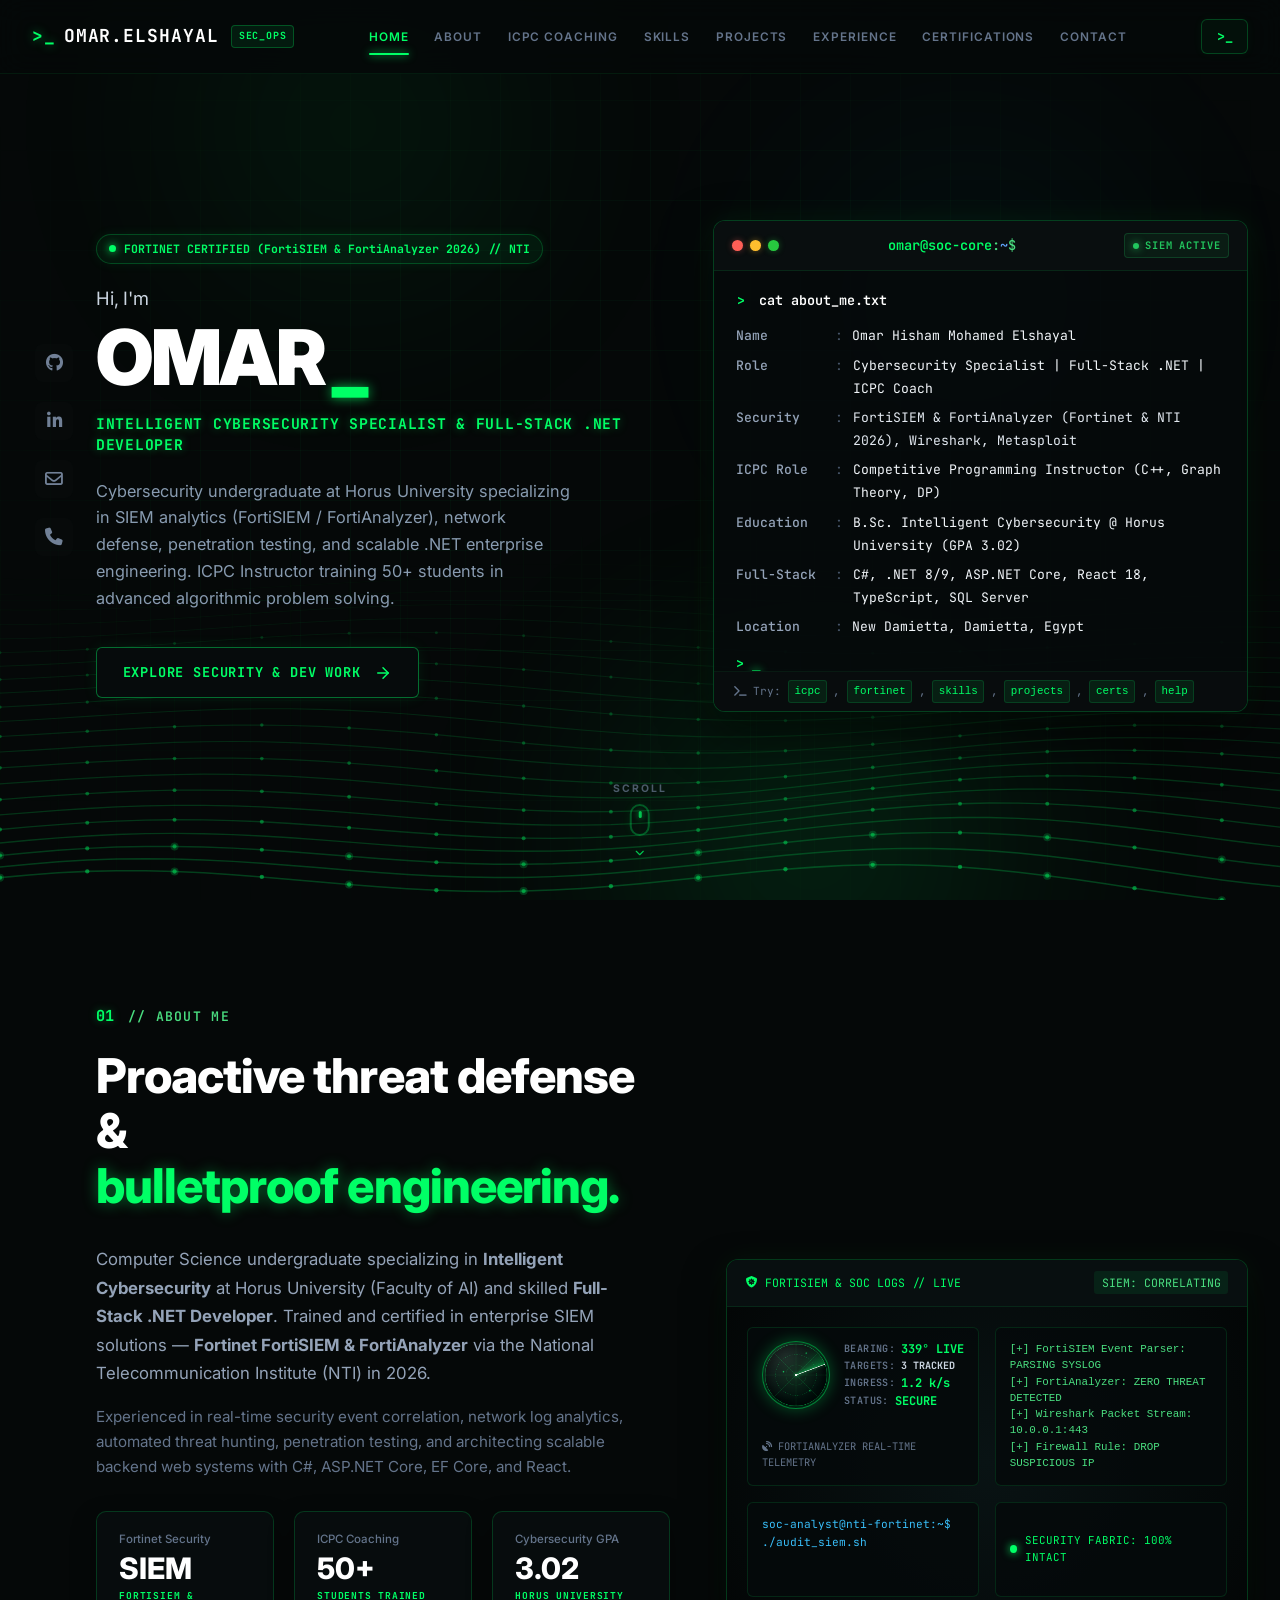
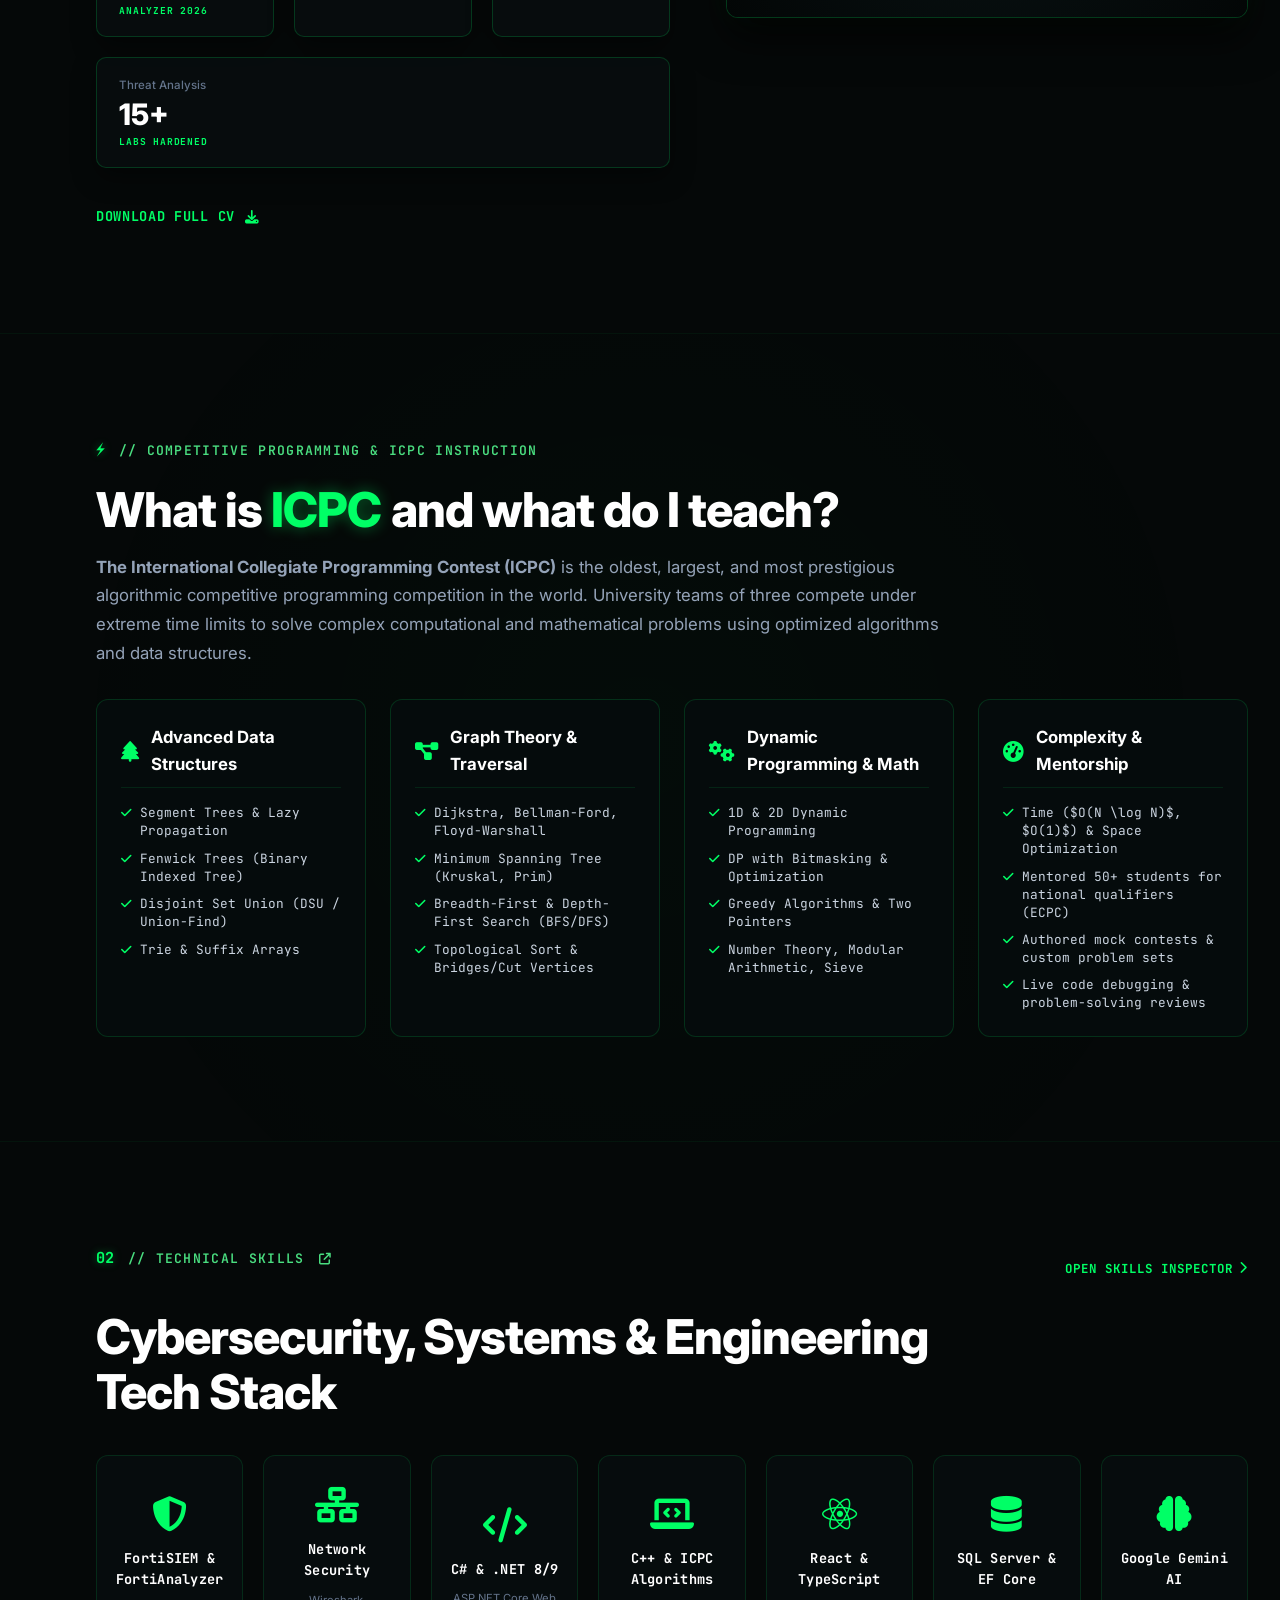
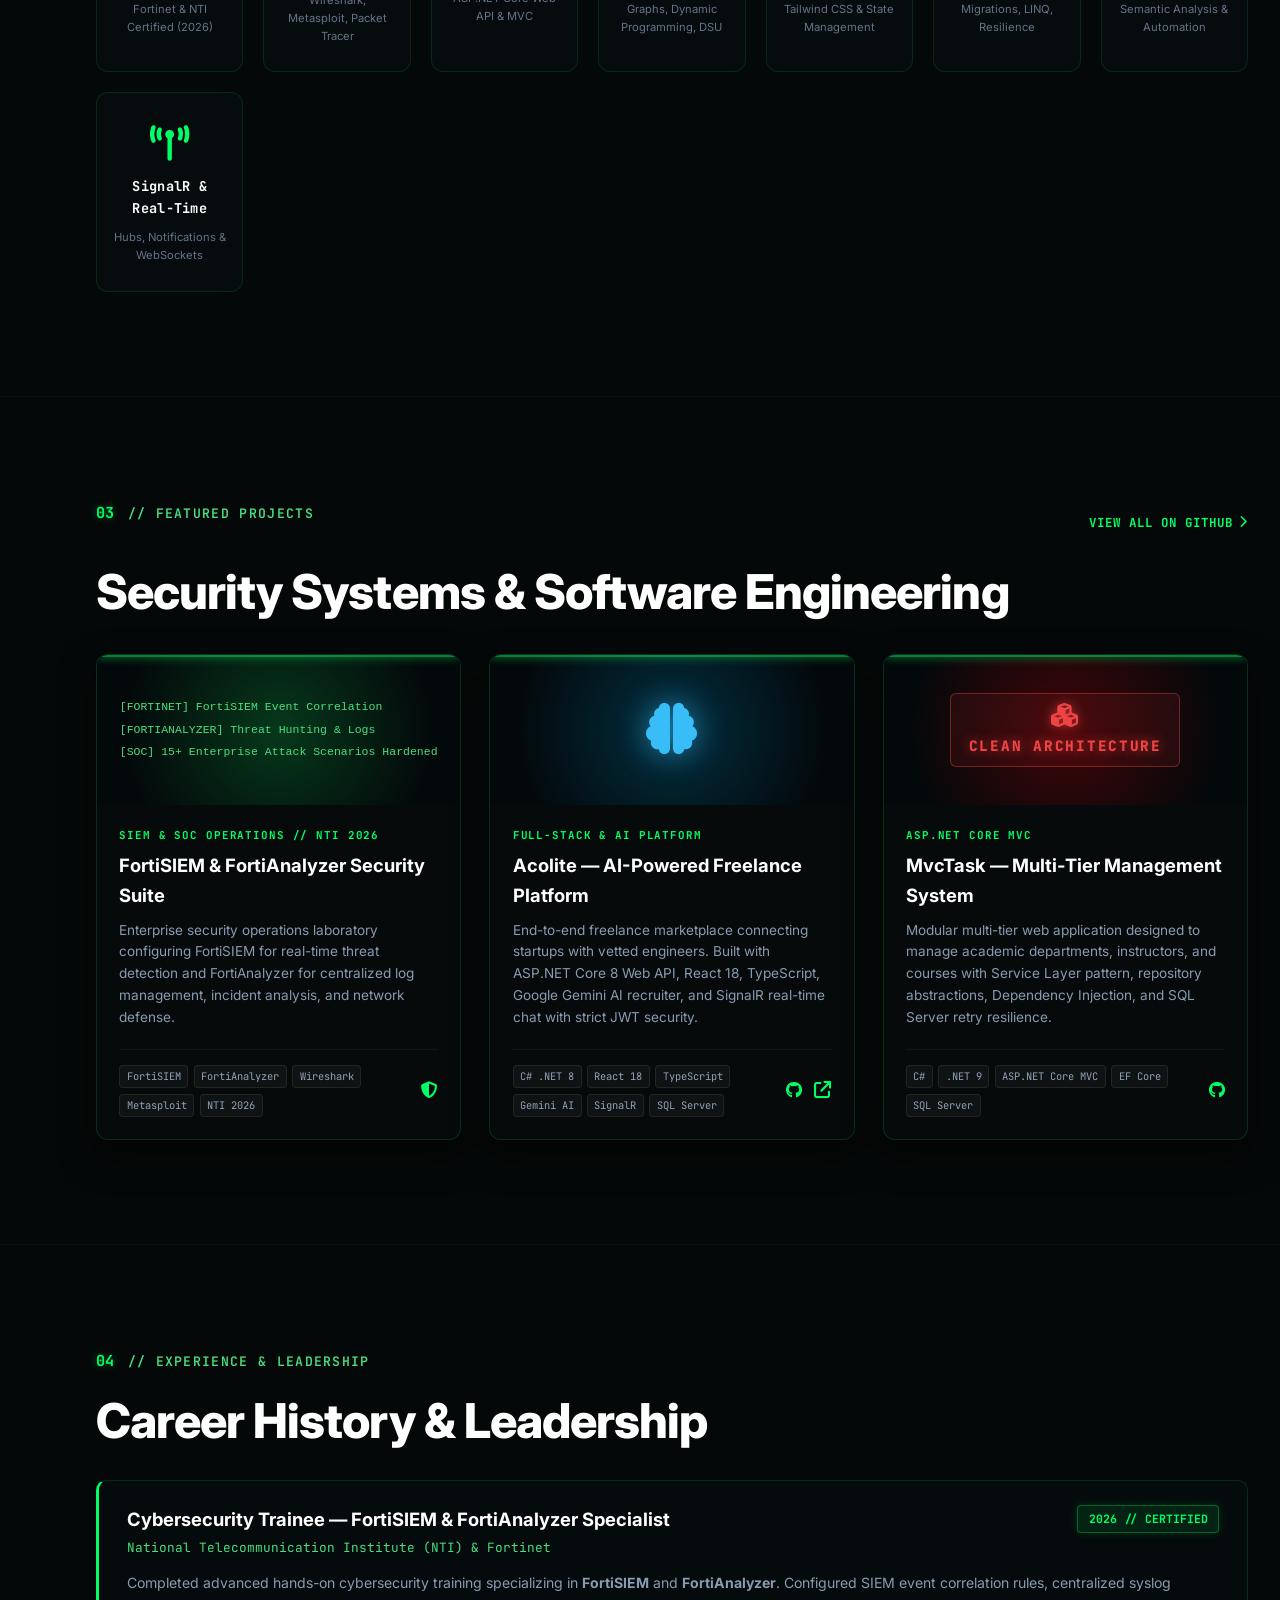
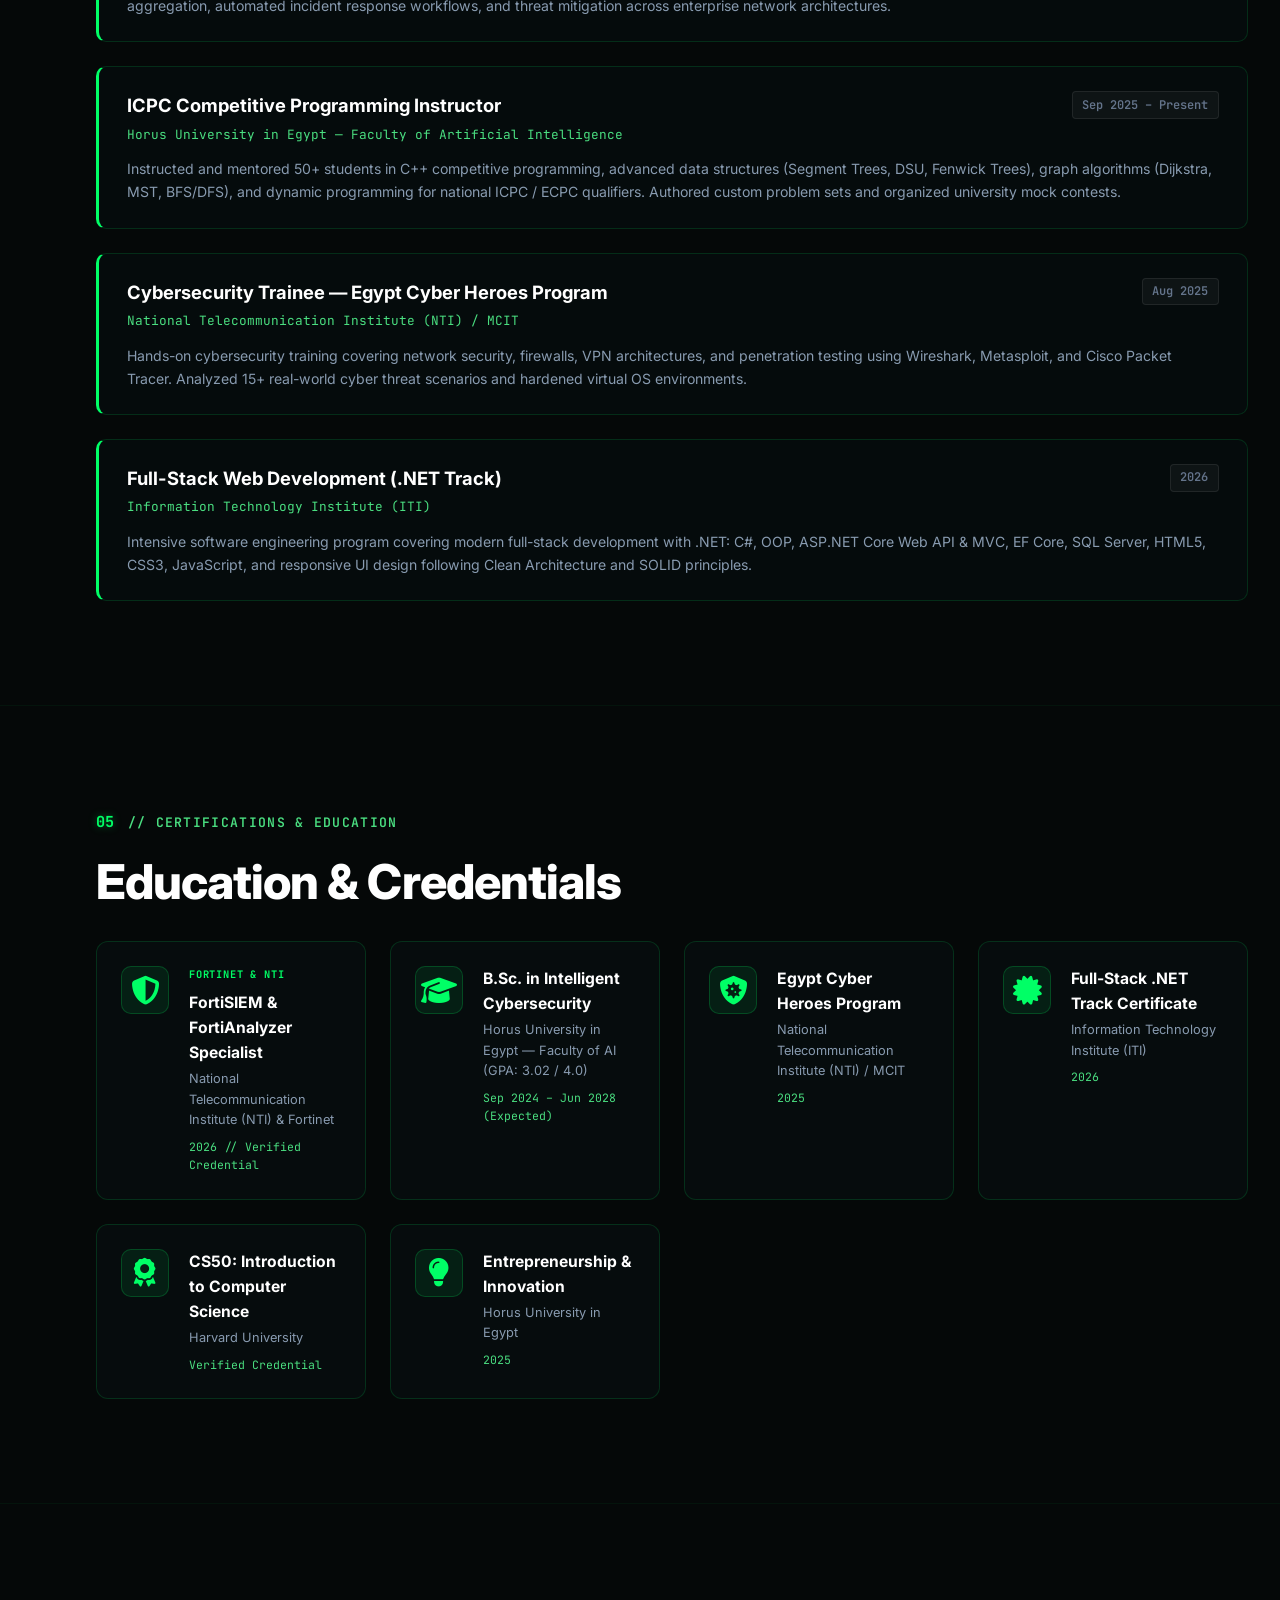
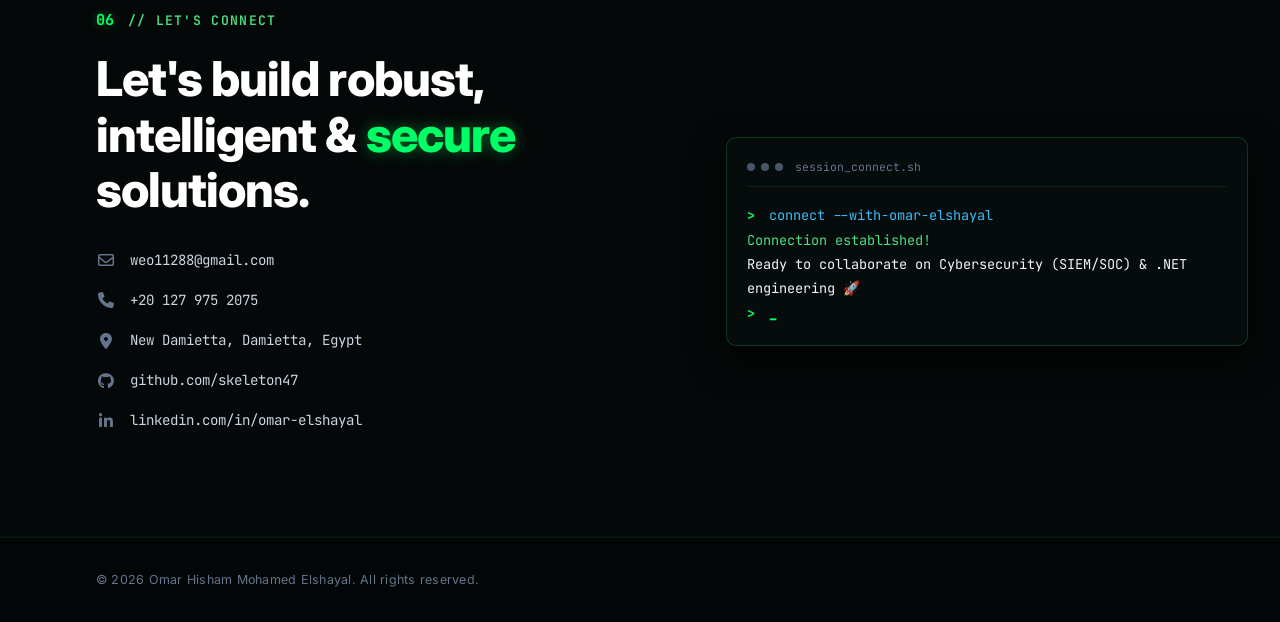
==== commit ddaff6c5: "Refine cyber cursor to compact 20px stealth arrow with crisp vector edges and subtle glow" ====
--- a/index.html
+++ b/index.html
@@ -11,8 +11,9 @@
     <!-- FontAwesome 6 Icons -->
     <link rel="stylesheet" href="https://cdnjs.cloudflare.com/ajax/libs/font-awesome/6.5.1/css/all.min.css">
     <!-- Custom Style -->
-    <link rel="stylesheet" href="style.css?v=12.0">
+    <link rel="stylesheet" href="style.css?v=13.0">
 </head>
+
 
 
 
@@ -958,7 +959,7 @@
 
 
     <!-- Script File -->
-    <script src="script.js?v=12.0"></script>
+    <script src="script.js?v=13.0"></script>
 </body>
 </html>
 
@@ -978,3 +979,4 @@
 
 
 
+
--- a/style.css
+++ b/style.css
@@ -2270,16 +2270,16 @@
 }
 
 /* ==========================================================================
-   CUSTOM SLEEK CYBER ARROW CURSOR ("سهم ماوس طبيعي بشكل ورش وسايبر")
+   COMPACT & REFINED STEALTH CYBER ARROW CURSOR ("سهم ماوس مصغر وأنيق جداً")
    ========================================================================== */
 html, body {
-    cursor: url("data:image/svg+xml,%3Csvg xmlns='http://www.w3.org/2000/svg' width='26' height='26' viewBox='0 0 26 26'%3E%3Cpolygon points='1,1 1,21 6,16 10,24 13,22.5 9,14.5 16,14.5' fill='%23040b0d' stroke='%2300ff66' stroke-width='1.5' stroke-linejoin='round'/%3E%3Cpolygon points='3,3.5 3,17 6.5,13.5 9.5,20 11,19 8,12.5 13.5,12.5' fill='%23081a1c'/%3E%3Ccircle cx='4' cy='5' r='1' fill='%2300ff66'/%3E%3C/svg%3E") 1 1, auto;
+    cursor: url("data:image/svg+xml,%3Csvg xmlns='http://www.w3.org/2000/svg' width='20' height='20' viewBox='0 0 20 20'%3E%3Cpolygon points='0,0 0,15 3.5,12 7,18 8.8,17.2 5.5,11 11,11' fill='%2304080a' stroke='%2300ff66' stroke-width='1.2' stroke-linejoin='round' stroke-linecap='round'/%3E%3Cpolyline points='1.5,3 1.5,11.5 3.8,9.5' fill='none' stroke='rgba(0,255,102,0.6)' stroke-width='0.8'/%3E%3Ccircle cx='3' cy='4' r='0.9' fill='%23ffffff'/%3E%3C/svg%3E") 0 0, auto;
 }
 
 a, button, input[type="submit"], input[type="button"], select, [role="button"],
 .skill-card, .project-card, .timeline-card, .cert-card, .social-icon,
 .section-header-badge, .skill-tab-btn, .skill-tabs-nav-btn, .tag, .hero-btn {
-    cursor: url("data:image/svg+xml,%3Csvg xmlns='http://www.w3.org/2000/svg' width='26' height='26' viewBox='0 0 26 26'%3E%3Cpolygon points='1,1 1,21 6,16 10,24 13,22.5 9,14.5 16,14.5' fill='%2300ff66' stroke='%23ffffff' stroke-width='1.5' stroke-linejoin='round'/%3E%3Cpolygon points='3,3.5 3,17 6.5,13.5 9.5,20 11,19 8,12.5 13.5,12.5' fill='%2302080a'/%3E%3Ccircle cx='4' cy='5' r='1' fill='%2300ff66'/%3E%3C/svg%3E") 1 1, pointer !important;
+    cursor: url("data:image/svg+xml,%3Csvg xmlns='http://www.w3.org/2000/svg' width='20' height='20' viewBox='0 0 20 20'%3E%3Cpolygon points='0,0 0,15 3.5,12 7,18 8.8,17.2 5.5,11 11,11' fill='%2300ff66' stroke='%23ffffff' stroke-width='1.2' stroke-linejoin='round' stroke-linecap='round'/%3E%3Cpolygon points='2,2.5 2,11 4,9 6.5,13.5 7.2,13 5,8.8 8.5,8.8' fill='%23030708'/%3E%3Ccircle cx='3' cy='4' r='0.9' fill='%2300ff66'/%3E%3C/svg%3E") 0 0, pointer !important;
 }
 
 input[type="text"], textarea, .term-input {
@@ -2291,10 +2291,10 @@
     position: fixed;
     top: 0;
     left: 0;
-    width: 20px;
-    height: 20px;
+    width: 14px;
+    height: 14px;
     border-radius: 50%;
-    background: radial-gradient(circle, rgba(0, 255, 102, 0.45) 0%, rgba(0, 255, 102, 0.1) 55%, transparent 70%);
+    background: radial-gradient(circle, rgba(0, 255, 102, 0.45) 0%, rgba(0, 255, 102, 0.08) 55%, transparent 75%);
     pointer-events: none;
     z-index: 999998;
     transform: translate(-50%, -50%);
@@ -2308,9 +2308,9 @@
 }
 
 .cyber-mouse-aura.hover {
-    width: 34px;
-    height: 34px;
-    background: radial-gradient(circle, rgba(0, 255, 102, 0.6) 0%, rgba(0, 255, 102, 0.15) 60%, transparent 75%);
+    width: 24px;
+    height: 24px;
+    background: radial-gradient(circle, rgba(0, 255, 102, 0.55) 0%, rgba(0, 255, 102, 0.12) 60%, transparent 80%);
 }
 
 /* Micro-Vibration & Energy Pulse for the Cyber Aura */
@@ -2319,15 +2319,16 @@
         transform: translate(-50%, -50%) scale(1);
     }
     25% {
-        transform: translate(-52%, -48%) scale(1.12);
+        transform: translate(-52%, -48%) scale(1.1);
     }
     50% {
-        transform: translate(-48%, -52%) scale(0.92);
+        transform: translate(-48%, -52%) scale(0.94);
     }
     75% {
-        transform: translate(-51%, -51%) scale(1.08);
-    }
-}
+        transform: translate(-51%, -51%) scale(1.06);
+    }
+}
+
 
 @media (hover: none) and (pointer: coarse) {
     .cyber-mouse-aura {
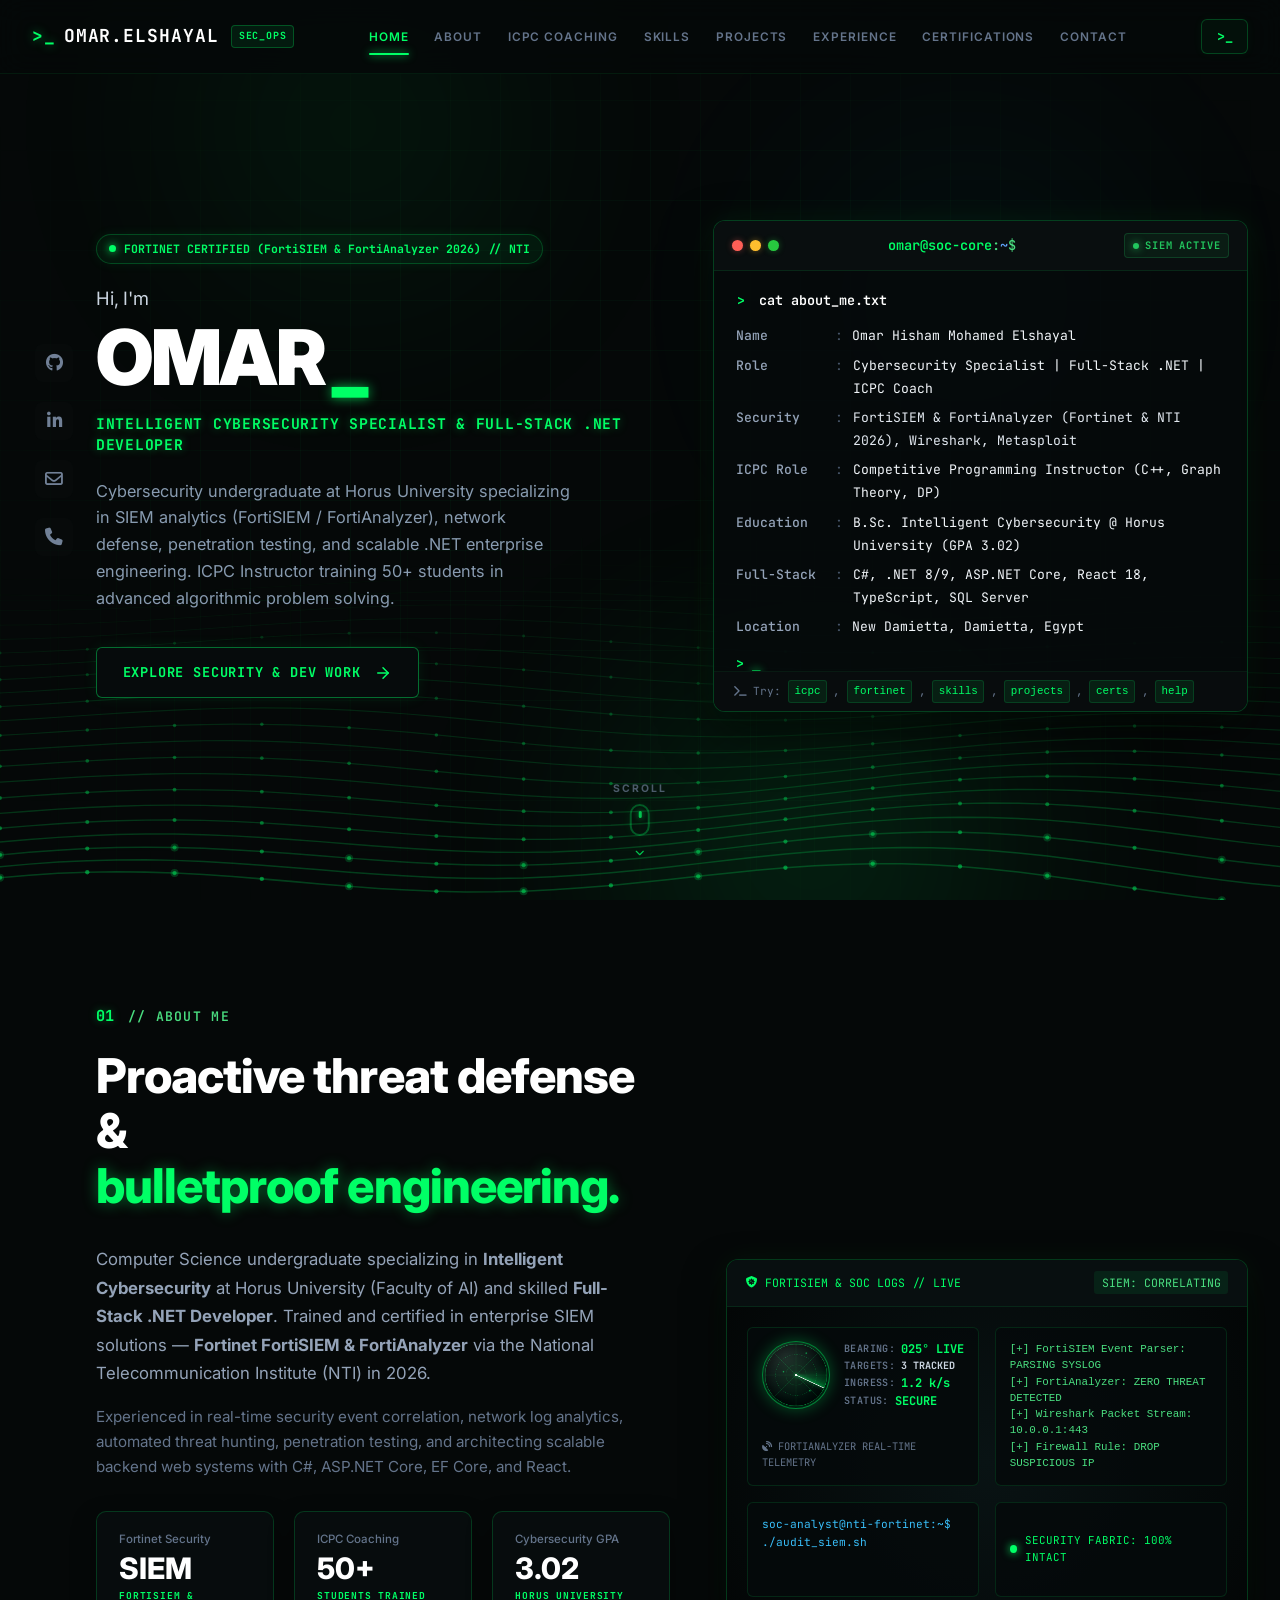
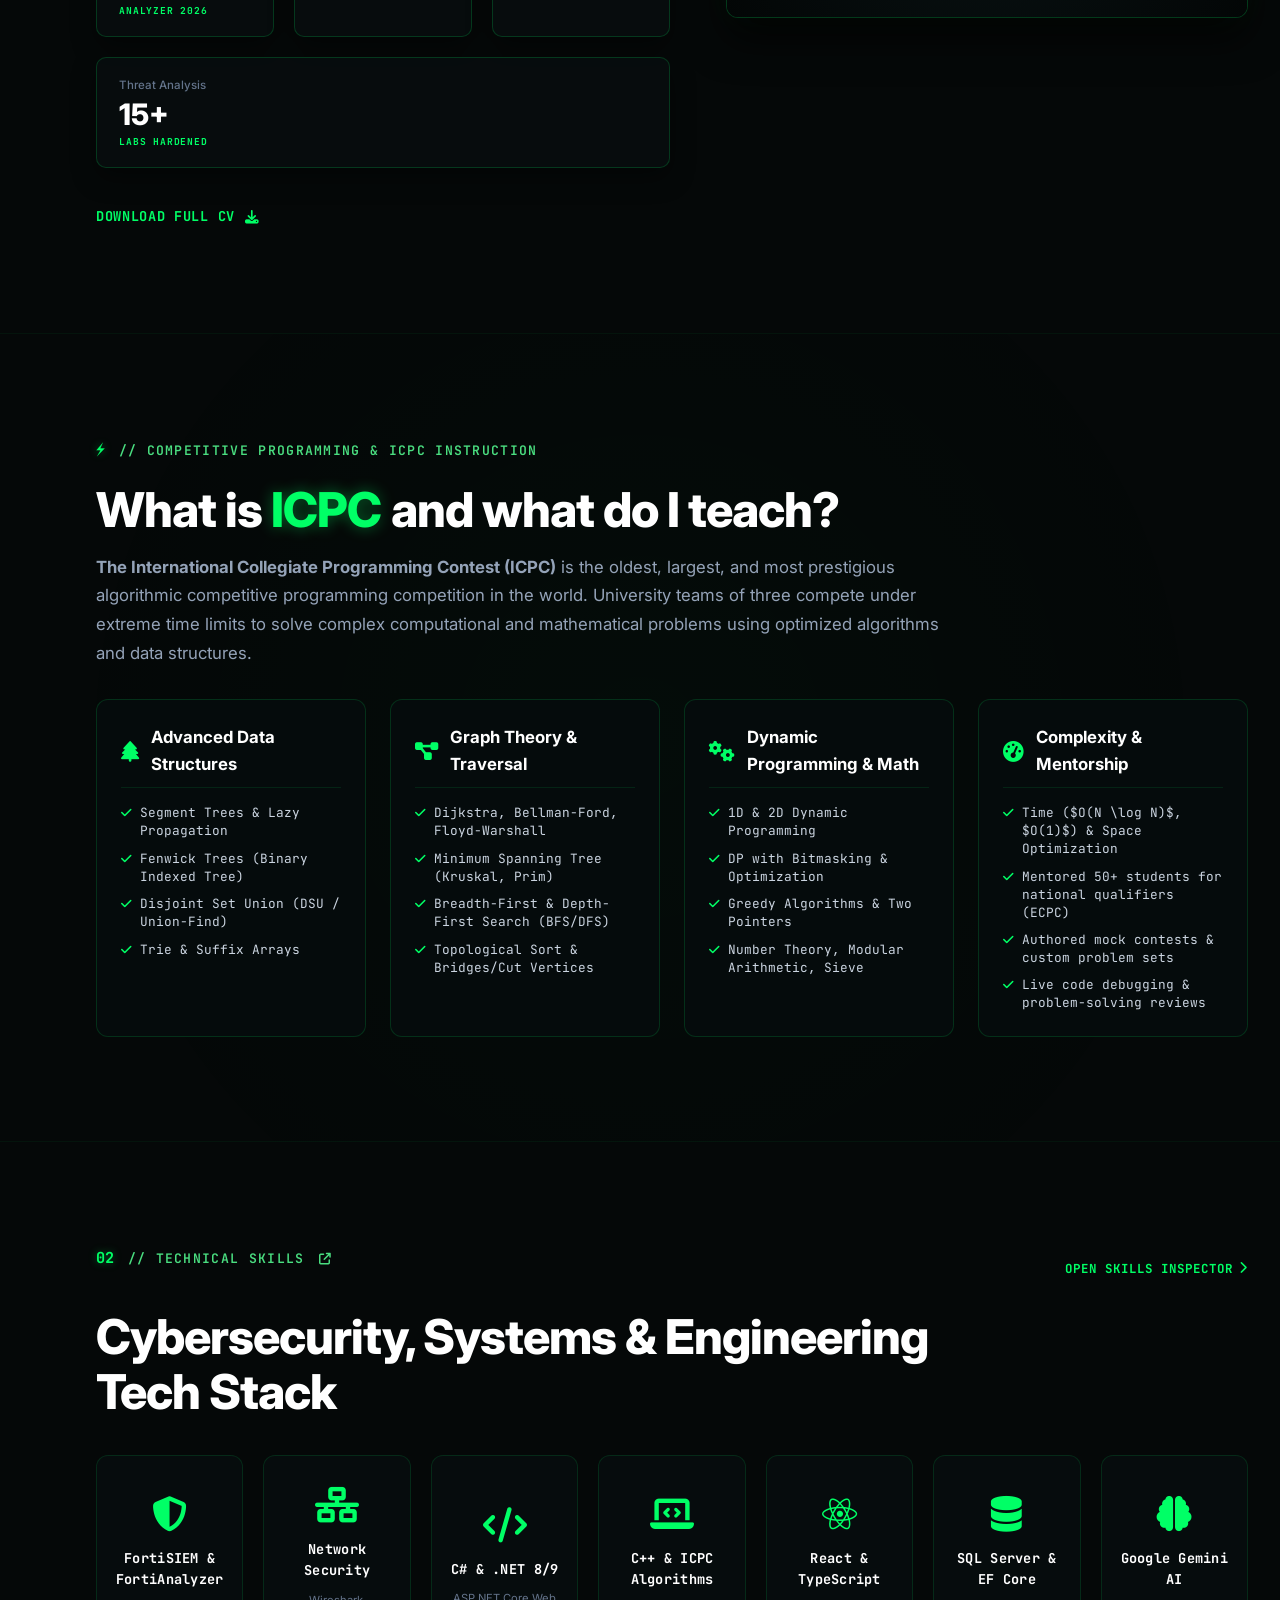
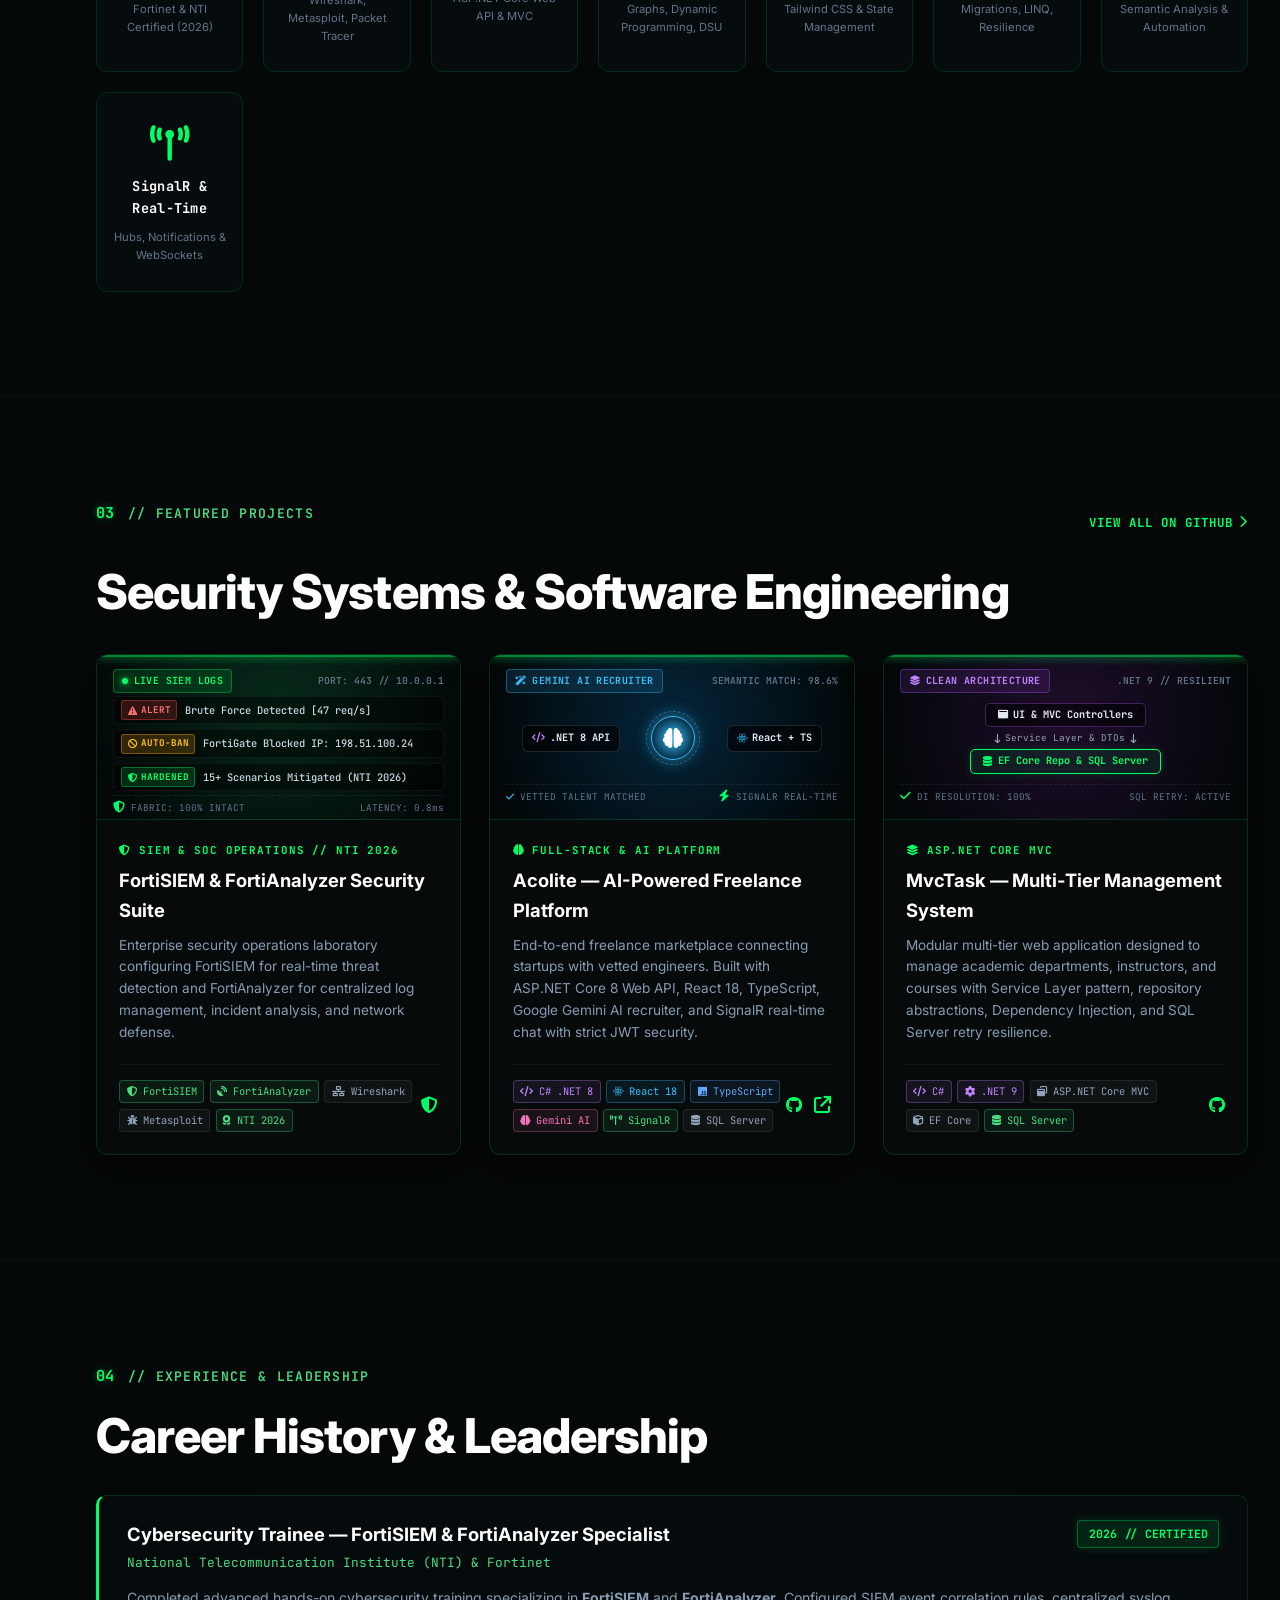
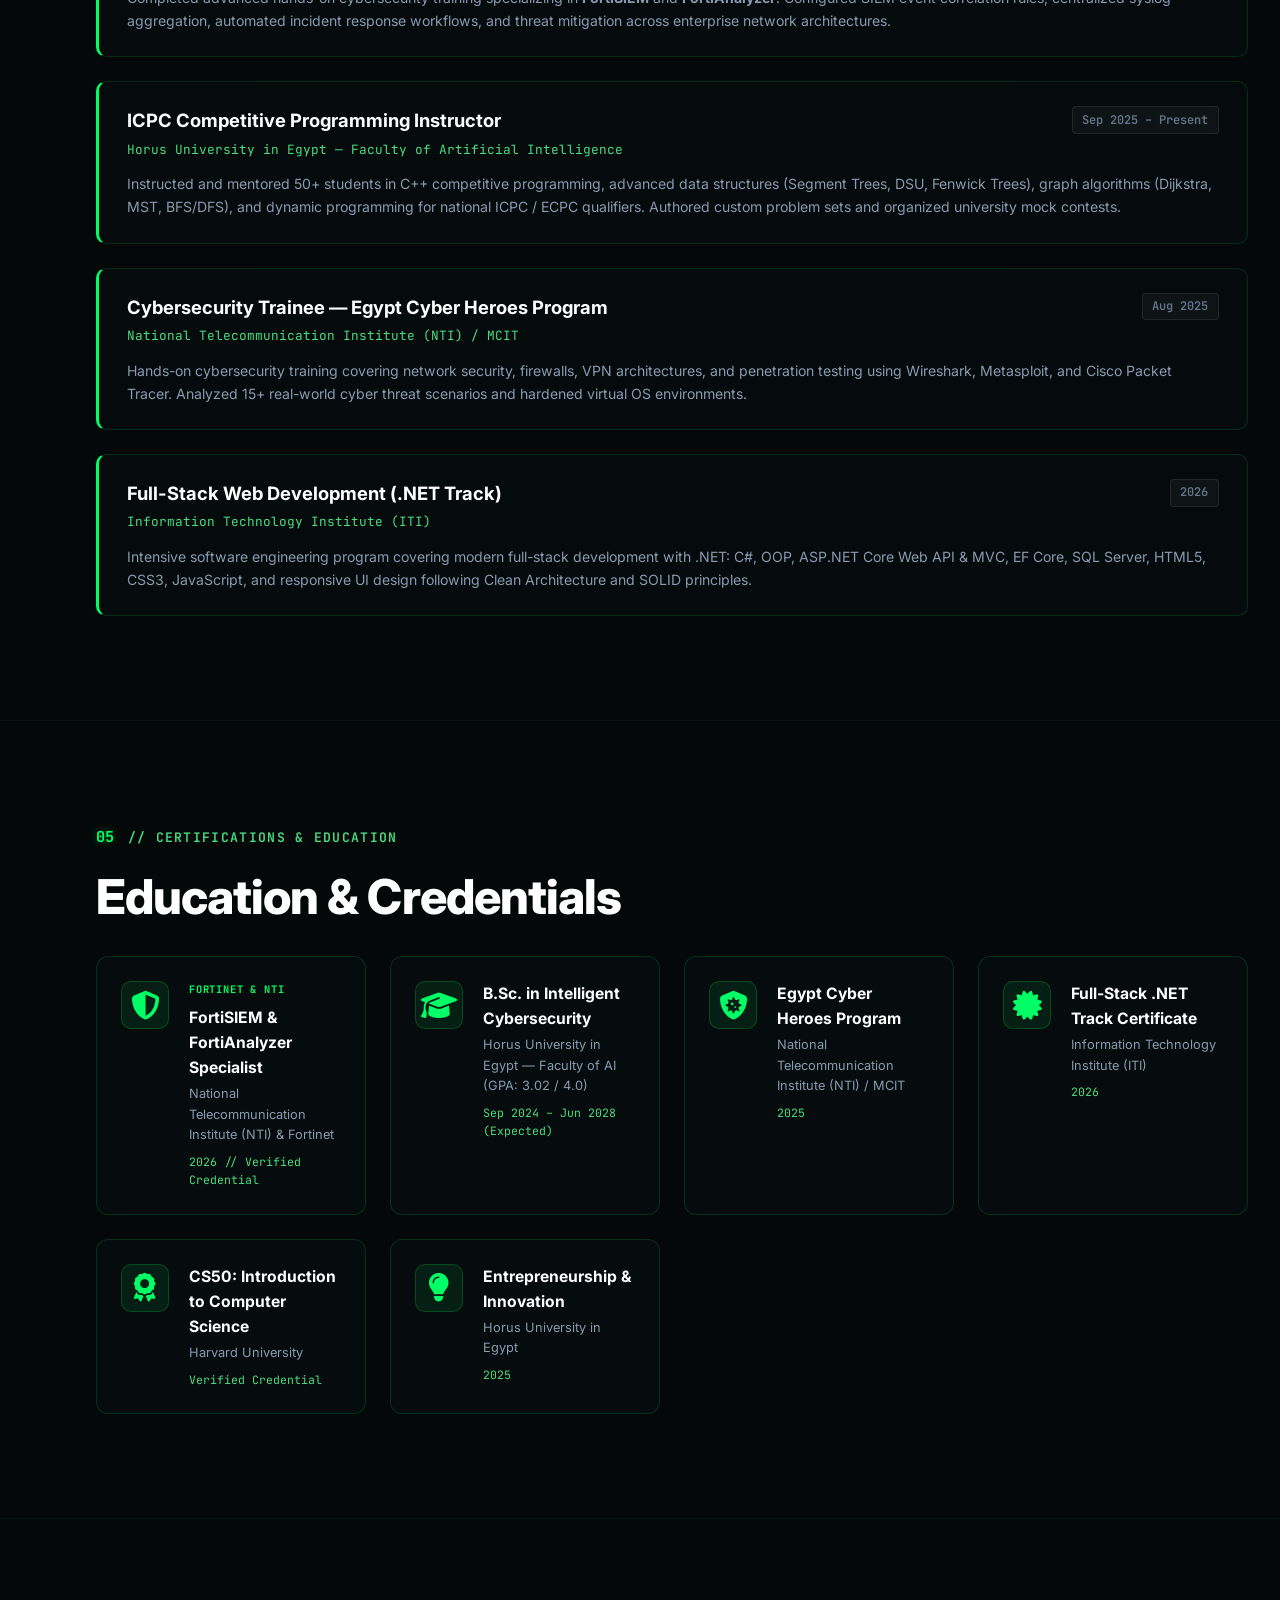
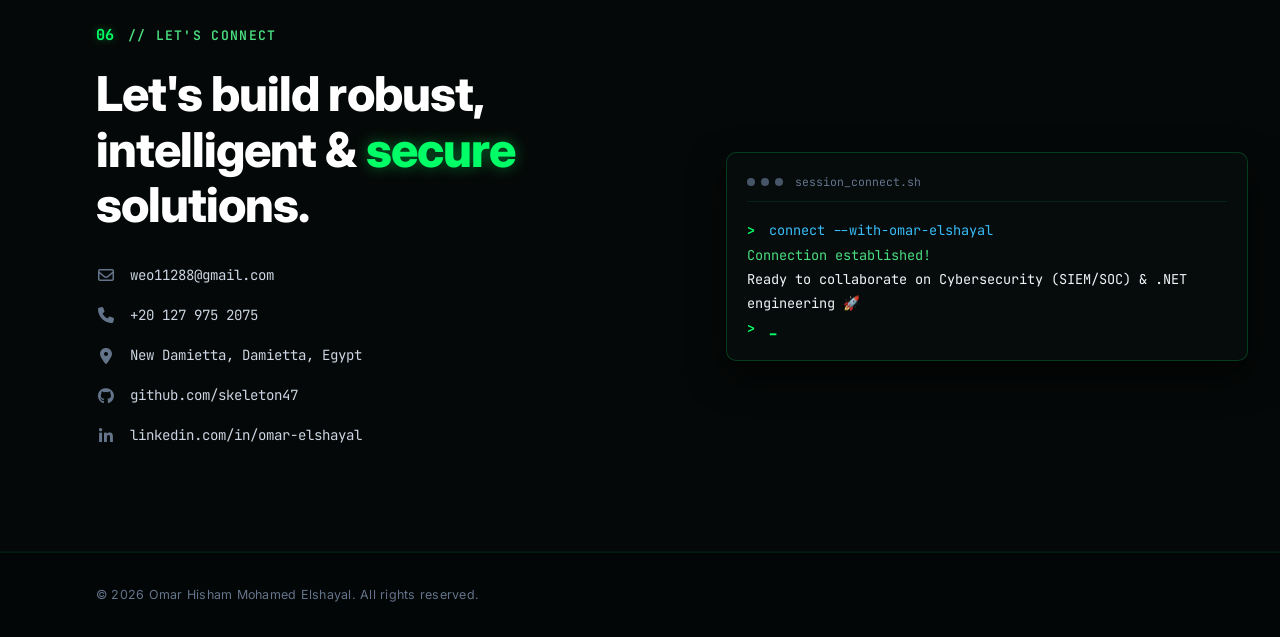
==== commit a7695ed1: "Transform Featured Project cards into visual masterpieces with live SOC telemetry feed, neural AI ma" ====
--- a/index.html
+++ b/index.html
@@ -11,8 +11,9 @@
     <!-- FontAwesome 6 Icons -->
     <link rel="stylesheet" href="https://cdnjs.cloudflare.com/ajax/libs/font-awesome/6.5.1/css/all.min.css">
     <!-- Custom Style -->
-    <link rel="stylesheet" href="style.css?v=13.0">
+    <link rel="stylesheet" href="style.css?v=14.0">
 </head>
+
 
 
 
@@ -525,28 +526,44 @@
             <div class="projects-grid">
                 <!-- Project 1: FortiSIEM & Threat Analysis Lab -->
                 <div class="project-card">
-                    <div class="project-preview project-preview-green">
-                        <div class="preview-glow glow-green"></div>
-                        <div class="packet-stream-preview">
-                            <code>[FORTINET] FortiSIEM Event Correlation</code>
-                            <code>[FORTIANALYZER] Threat Hunting &amp; Logs</code>
-                            <code>[SOC] 15+ Enterprise Attack Scenarios Hardened</code>
+                    <div class="project-preview project-preview-soc">
+                        <div class="preview-hud-header">
+                            <span class="hud-status-chip live-chip"><span class="chip-dot"></span> LIVE SIEM LOGS</span>
+                            <span class="hud-mono-meta">PORT: 443 // 10.0.0.1</span>
+                        </div>
+                        <div class="soc-log-feed">
+                            <div class="soc-log-item">
+                                <span class="log-badge alert-badge"><i class="fa-solid fa-triangle-exclamation"></i> ALERT</span>
+                                <span class="log-text">Brute Force Detected [47 req/s]</span>
+                            </div>
+                            <div class="soc-log-item">
+                                <span class="log-badge ban-badge"><i class="fa-solid fa-ban"></i> AUTO-BAN</span>
+                                <span class="log-text">FortiGate Blocked IP: 198.51.100.24</span>
+                            </div>
+                            <div class="soc-log-item">
+                                <span class="log-badge success-badge"><i class="fa-solid fa-shield-halved"></i> HARDENED</span>
+                                <span class="log-text">15+ Scenarios Mitigated (NTI 2026)</span>
+                            </div>
+                        </div>
+                        <div class="preview-hud-footer">
+                            <span><i class="fa-solid fa-shield-halved text-green"></i> FABRIC: 100% INTACT</span>
+                            <span>LATENCY: 0.8ms</span>
                         </div>
                         <div class="cyber-scan-line"></div>
                     </div>
                     <div class="project-info">
-                        <div class="project-badge-top">SIEM &amp; SOC OPERATIONS // NTI 2026</div>
+                        <div class="project-badge-top"><i class="fa-solid fa-shield-halved"></i> SIEM &amp; SOC OPERATIONS // NTI 2026</div>
                         <h3 class="project-title">FortiSIEM &amp; FortiAnalyzer Security Suite</h3>
                         <p class="project-desc">
                             Enterprise security operations laboratory configuring FortiSIEM for real-time threat detection and FortiAnalyzer for centralized log management, incident analysis, and network defense.
                         </p>
                         <div class="project-footer">
                             <div class="project-tags">
-                                <span class="tag">FortiSIEM</span>
-                                <span class="tag">FortiAnalyzer</span>
-                                <span class="tag">Wireshark</span>
-                                <span class="tag">Metasploit</span>
-                                <span class="tag">NTI 2026</span>
+                                <span class="tag tag-green"><i class="fa-solid fa-shield-halved"></i> FortiSIEM</span>
+                                <span class="tag tag-green"><i class="fa-solid fa-satellite-dish"></i> FortiAnalyzer</span>
+                                <span class="tag"><i class="fa-solid fa-network-wired"></i> Wireshark</span>
+                                <span class="tag"><i class="fa-solid fa-bug"></i> Metasploit</span>
+                                <span class="tag tag-green"><i class="fa-solid fa-award"></i> NTI 2026</span>
                             </div>
                             <div class="project-links-group">
                                 <a href="#contact" class="project-link" title="Contact for Demo">
@@ -559,27 +576,43 @@
 
                 <!-- Project 2: Acolite AI Freelance Platform -->
                 <div class="project-card">
-                    <div class="project-preview project-preview-blue">
-                        <div class="preview-glow"></div>
-                        <div class="project-icon-badge">
-                            <i class="fa-solid fa-brain"></i>
+                    <div class="project-preview project-preview-neural">
+                        <div class="preview-hud-header">
+                            <span class="hud-status-chip ai-chip"><i class="fa-solid fa-wand-magic-sparkles"></i> GEMINI AI RECRUITER</span>
+                            <span class="hud-mono-meta">SEMANTIC MATCH: 98.6%</span>
+                        </div>
+                        <div class="neural-match-preview">
+                            <div class="neural-node-chip left-chip">
+                                <i class="fa-solid fa-code text-purple"></i> .NET 8 API
+                            </div>
+                            <div class="neural-core-orb">
+                                <i class="fa-solid fa-brain"></i>
+                                <div class="neural-pulse-ring"></div>
+                            </div>
+                            <div class="neural-node-chip right-chip">
+                                <i class="fa-brands fa-react text-cyan"></i> React + TS
+                            </div>
+                        </div>
+                        <div class="preview-hud-footer">
+                            <span><i class="fa-solid fa-check text-cyan"></i> VETTED TALENT MATCHED</span>
+                            <span><i class="fa-solid fa-bolt text-green"></i> SIGNALR REAL-TIME</span>
                         </div>
                         <div class="cyber-scan-line"></div>
                     </div>
                     <div class="project-info">
-                        <div class="project-badge-top">FULL-STACK &amp; AI PLATFORM</div>
+                        <div class="project-badge-top"><i class="fa-solid fa-brain"></i> FULL-STACK &amp; AI PLATFORM</div>
                         <h3 class="project-title">Acolite — AI-Powered Freelance Platform</h3>
                         <p class="project-desc">
                             End-to-end freelance marketplace connecting startups with vetted engineers. Built with ASP.NET Core 8 Web API, React 18, TypeScript, Google Gemini AI recruiter, and SignalR real-time chat with strict JWT security.
                         </p>
                         <div class="project-footer">
                             <div class="project-tags">
-                                <span class="tag">C# .NET 8</span>
-                                <span class="tag">React 18</span>
-                                <span class="tag">TypeScript</span>
-                                <span class="tag">Gemini AI</span>
-                                <span class="tag">SignalR</span>
-                                <span class="tag">SQL Server</span>
+                                <span class="tag tag-purple"><i class="fa-solid fa-code"></i> C# .NET 8</span>
+                                <span class="tag tag-cyan"><i class="fa-brands fa-react"></i> React 18</span>
+                                <span class="tag tag-blue"><i class="fa-brands fa-js"></i> TypeScript</span>
+                                <span class="tag tag-ai"><i class="fa-solid fa-brain"></i> Gemini AI</span>
+                                <span class="tag tag-green"><i class="fa-solid fa-tower-broadcast"></i> SignalR</span>
+                                <span class="tag"><i class="fa-solid fa-database"></i> SQL Server</span>
                             </div>
                             <div class="project-links-group">
                                 <a href="https://github.com/skeleton47/acolite.xyz_iti_.net" target="_blank" class="project-link" title="GitHub Repo">
@@ -595,27 +628,35 @@
 
                 <!-- Project 3: MvcTask -->
                 <div class="project-card">
-                    <div class="project-preview project-preview-red">
-                        <div class="preview-glow glow-red"></div>
-                        <div class="access-denied-badge">
-                            <i class="fa-solid fa-cubes"></i>
-                            <span>CLEAN ARCHITECTURE</span>
+                    <div class="project-preview project-preview-arch">
+                        <div class="preview-hud-header">
+                            <span class="hud-status-chip arch-chip"><i class="fa-solid fa-layer-group"></i> CLEAN ARCHITECTURE</span>
+                            <span class="hud-mono-meta">.NET 9 // RESILIENT</span>
+                        </div>
+                        <div class="arch-tiers-preview">
+                            <div class="arch-tier-pill"><i class="fa-solid fa-window-maximize"></i> UI &amp; MVC Controllers</div>
+                            <div class="arch-arrow-flow"><i class="fa-solid fa-arrow-down-long"></i> Service Layer &amp; DTOs <i class="fa-solid fa-arrow-down-long"></i></div>
+                            <div class="arch-tier-pill highlight"><i class="fa-solid fa-database"></i> EF Core Repo &amp; SQL Server</div>
+                        </div>
+                        <div class="preview-hud-footer">
+                            <span><i class="fa-solid fa-check text-green"></i> DI RESOLUTION: 100%</span>
+                            <span>SQL RETRY: ACTIVE</span>
                         </div>
                         <div class="cyber-scan-line"></div>
                     </div>
                     <div class="project-info">
-                        <div class="project-badge-top">ASP.NET CORE MVC</div>
+                        <div class="project-badge-top"><i class="fa-solid fa-layer-group"></i> ASP.NET CORE MVC</div>
                         <h3 class="project-title">MvcTask — Multi-Tier Management System</h3>
                         <p class="project-desc">
                             Modular multi-tier web application designed to manage academic departments, instructors, and courses with Service Layer pattern, repository abstractions, Dependency Injection, and SQL Server retry resilience.
                         </p>
                         <div class="project-footer">
                             <div class="project-tags">
-                                <span class="tag">C#</span>
-                                <span class="tag">.NET 9</span>
-                                <span class="tag">ASP.NET Core MVC</span>
-                                <span class="tag">EF Core</span>
-                                <span class="tag">SQL Server</span>
+                                <span class="tag tag-purple"><i class="fa-solid fa-code"></i> C#</span>
+                                <span class="tag tag-purple"><i class="fa-solid fa-gear"></i> .NET 9</span>
+                                <span class="tag"><i class="fa-solid fa-window-restore"></i> ASP.NET Core MVC</span>
+                                <span class="tag"><i class="fa-solid fa-cube"></i> EF Core</span>
+                                <span class="tag tag-green"><i class="fa-solid fa-database"></i> SQL Server</span>
                             </div>
                             <div class="project-links-group">
                                 <a href="https://github.com/skeleton47/MvcTask" target="_blank" class="project-link" title="GitHub Repo">
@@ -626,6 +667,7 @@
                     </div>
                 </div>
             </div>
+
         </div>
     </section>
 
@@ -959,7 +1001,7 @@
 
 
     <!-- Script File -->
-    <script src="script.js?v=13.0"></script>
+    <script src="script.js?v=14.0"></script>
 </body>
 </html>
 
@@ -980,3 +1022,4 @@
 
 
 
+
--- a/style.css
+++ b/style.css
@@ -1318,51 +1318,244 @@
 }
 
 .project-preview {
-    height: 150px;
+    height: 165px;
     position: relative;
     display: flex;
+    flex-direction: column;
+    justify-content: space-between;
+    padding: 0.85rem 1rem;
+    overflow: hidden;
+    background: #020708;
+    border-bottom: 1px solid rgba(0, 255, 102, 0.15);
+}
+
+.project-preview-soc {
+    background: radial-gradient(circle at 50% 30%, #062a19 0%, #020708 90%);
+}
+
+.project-preview-neural {
+    background: radial-gradient(circle at 50% 40%, #04253a 0%, #020708 90%);
+}
+
+.project-preview-arch {
+    background: radial-gradient(circle at 50% 40%, #1f0d2b 0%, #020708 90%);
+}
+
+/* Preview HUD Header */
+.preview-hud-header {
+    display: flex;
+    justify-content: space-between;
+    align-items: center;
+    z-index: 2;
+}
+
+.hud-status-chip {
+    font-family: var(--font-code);
+    font-size: 0.62rem;
+    font-weight: 700;
+    padding: 0.2rem 0.5rem;
+    border-radius: 4px;
+    display: inline-flex;
+    align-items: center;
+    gap: 0.35rem;
+    letter-spacing: 0.04em;
+}
+
+.live-chip {
+    background: rgba(0, 255, 102, 0.12);
+    color: var(--neon-green);
+    border: 1px solid rgba(0, 255, 102, 0.3);
+}
+
+.chip-dot {
+    width: 6px;
+    height: 6px;
+    background: var(--neon-green);
+    border-radius: 50%;
+    box-shadow: 0 0 6px var(--neon-green);
+    animation: blipPulse 1.5s infinite;
+}
+
+.ai-chip {
+    background: rgba(56, 189, 248, 0.12);
+    color: #38bdf8;
+    border: 1px solid rgba(56, 189, 248, 0.35);
+}
+
+.arch-chip {
+    background: rgba(168, 85, 247, 0.12);
+    color: #c084fc;
+    border: 1px solid rgba(168, 85, 247, 0.35);
+}
+
+.hud-mono-meta {
+    font-family: var(--font-code);
+    font-size: 0.6rem;
+    color: #64748b;
+    font-weight: 600;
+}
+
+/* SOC Security Feed */
+.soc-log-feed {
+    display: flex;
+    flex-direction: column;
+    gap: 0.32rem;
+    z-index: 2;
+    margin: 0.2rem 0;
+}
+
+.soc-log-item {
+    display: flex;
+    align-items: center;
+    gap: 0.45rem;
+    font-family: var(--font-code);
+    font-size: 0.65rem;
+    background: rgba(0, 0, 0, 0.45);
+    padding: 0.2rem 0.45rem;
+    border-radius: 4px;
+    border: 1px solid rgba(255, 255, 255, 0.05);
+}
+
+.log-badge {
+    font-size: 0.58rem;
+    font-weight: 700;
+    padding: 0.1rem 0.35rem;
+    border-radius: 3px;
+    white-space: nowrap;
+    display: inline-flex;
+    align-items: center;
+    gap: 0.25rem;
+}
+
+.alert-badge {
+    background: rgba(239, 68, 68, 0.2);
+    color: #f87171;
+    border: 1px solid rgba(239, 68, 68, 0.4);
+}
+
+.ban-badge {
+    background: rgba(245, 158, 11, 0.2);
+    color: #fbbf24;
+    border: 1px solid rgba(245, 158, 11, 0.4);
+}
+
+.success-badge {
+    background: rgba(0, 255, 102, 0.15);
+    color: var(--neon-green);
+    border: 1px solid rgba(0, 255, 102, 0.35);
+}
+
+.log-text {
+    color: #cbd5e1;
+    font-weight: 500;
+    white-space: nowrap;
+    overflow: hidden;
+    text-overflow: ellipsis;
+}
+
+/* Neural Match Preview */
+.neural-match-preview {
+    display: flex;
+    align-items: center;
+    justify-content: space-around;
+    z-index: 2;
+    margin: 0.3rem 0;
+}
+
+.neural-core-orb {
+    width: 44px;
+    height: 44px;
+    border-radius: 50%;
+    background: radial-gradient(circle, #38bdf8 0%, rgba(2, 40, 60, 0.95) 75%);
+    border: 1.5px solid #38bdf8;
+    display: flex;
     align-items: center;
     justify-content: center;
-    overflow: hidden;
-    background: #020506;
-}
-
-.project-preview-blue { background: radial-gradient(circle, #022f40 0%, #03080a 80%); }
-.project-preview-red { background: radial-gradient(circle, #400609 0%, #03080a 80%); }
-.project-preview-green { background: radial-gradient(circle, #06381b 0%, #03080a 80%); }
-
-.project-icon-badge {
-    font-size: 3.2rem;
-    color: #38bdf8;
-    filter: drop-shadow(0 0 15px rgba(56, 189, 248, 0.6));
-}
-
-.access-denied-badge {
+    color: #ffffff;
+    font-size: 1.25rem;
+    position: relative;
+    box-shadow: 0 0 16px rgba(56, 189, 248, 0.6);
+    animation: neuralOrbPulse 2.4s infinite ease-in-out;
+}
+
+@keyframes neuralOrbPulse {
+    0%, 100% { transform: scale(1); box-shadow: 0 0 14px rgba(56, 189, 248, 0.5); }
+    50% { transform: scale(1.08); box-shadow: 0 0 22px rgba(56, 189, 248, 0.85); }
+}
+
+.neural-pulse-ring {
+    position: absolute;
+    inset: -6px;
+    border: 1px dashed rgba(56, 189, 248, 0.45);
+    border-radius: 50%;
+    animation: radarSpin 5s linear infinite;
+}
+
+.neural-node-chip {
+    font-family: var(--font-code);
+    font-size: 0.64rem;
+    font-weight: 700;
+    padding: 0.25rem 0.55rem;
+    background: rgba(0, 0, 0, 0.6);
+    border: 1px solid rgba(255, 255, 255, 0.12);
+    border-radius: 6px;
+    color: #e2e8f0;
+    display: flex;
+    align-items: center;
+    gap: 0.3rem;
+}
+
+/* Clean Architecture Tiers Preview */
+.arch-tiers-preview {
     display: flex;
     flex-direction: column;
     align-items: center;
-    gap: 0.4rem;
-    color: #ef4444;
-    font-family: var(--font-code);
-    font-weight: 800;
-    letter-spacing: 0.12em;
-    font-size: 0.9rem;
-    text-shadow: 0 0 12px rgba(239, 68, 68, 0.7);
-    border: 1px solid rgba(239, 68, 68, 0.4);
-    padding: 0.6rem 1.1rem;
-    border-radius: 6px;
-    background: rgba(239, 68, 68, 0.08);
-}
-
-.access-denied-badge i { font-size: 1.5rem; }
-
-.packet-stream-preview {
-    font-family: var(--font-code);
-    font-size: 0.72rem;
-    color: #4ade80;
-    display: flex;
-    flex-direction: column;
-    gap: 0.25rem;
+    gap: 0.22rem;
+    z-index: 2;
+    margin: 0.15rem 0;
+}
+
+.arch-tier-pill {
+    font-family: var(--font-code);
+    font-size: 0.64rem;
+    font-weight: 700;
+    padding: 0.2rem 0.75rem;
+    background: rgba(0, 0, 0, 0.55);
+    border: 1px solid rgba(168, 85, 247, 0.35);
+    border-radius: 5px;
+    color: #e2e8f0;
+    display: inline-flex;
+    align-items: center;
+    gap: 0.35rem;
+}
+
+.arch-tier-pill.highlight {
+    border-color: var(--neon-green);
+    color: var(--neon-green);
+    background: rgba(0, 255, 102, 0.08);
+    box-shadow: 0 0 10px rgba(0, 255, 102, 0.15);
+}
+
+.arch-arrow-flow {
+    font-family: var(--font-code);
+    font-size: 0.58rem;
+    color: #94a3b8;
+    display: flex;
+    align-items: center;
+    gap: 0.3rem;
+}
+
+/* Preview HUD Footer */
+.preview-hud-footer {
+    display: flex;
+    justify-content: space-between;
+    align-items: center;
+    font-family: var(--font-code);
+    font-size: 0.58rem;
+    color: #64748b;
+    border-top: 1px dashed rgba(255, 255, 255, 0.08);
+    padding-top: 0.35rem;
+    z-index: 2;
 }
 
 .cyber-scan-line {
@@ -1374,7 +1567,19 @@
     background: rgba(0, 255, 102, 0.5);
     box-shadow: 0 0 8px var(--neon-green);
     animation: scanAnim 3s linear infinite;
-}
+    pointer-events: none;
+}
+
+/* Project Tag Accents */
+.tag-green { color: #4ade80 !important; border-color: rgba(74, 222, 128, 0.3) !important; background: rgba(74, 222, 128, 0.08) !important; }
+.tag-purple { color: #c084fc !important; border-color: rgba(192, 132, 252, 0.3) !important; background: rgba(192, 132, 252, 0.08) !important; }
+.tag-cyan { color: #38bdf8 !important; border-color: rgba(56, 189, 248, 0.3) !important; background: rgba(56, 189, 248, 0.08) !important; }
+.tag-blue { color: #60a5fa !important; border-color: rgba(96, 165, 250, 0.3) !important; background: rgba(96, 165, 250, 0.08) !important; }
+.tag-ai { color: #f472b6 !important; border-color: rgba(244, 114, 182, 0.3) !important; background: rgba(244, 114, 182, 0.08) !important; }
+
+.text-purple { color: #c084fc; }
+.text-cyan { color: #38bdf8; }
+
 
 .project-info {
     padding: 1.4rem;
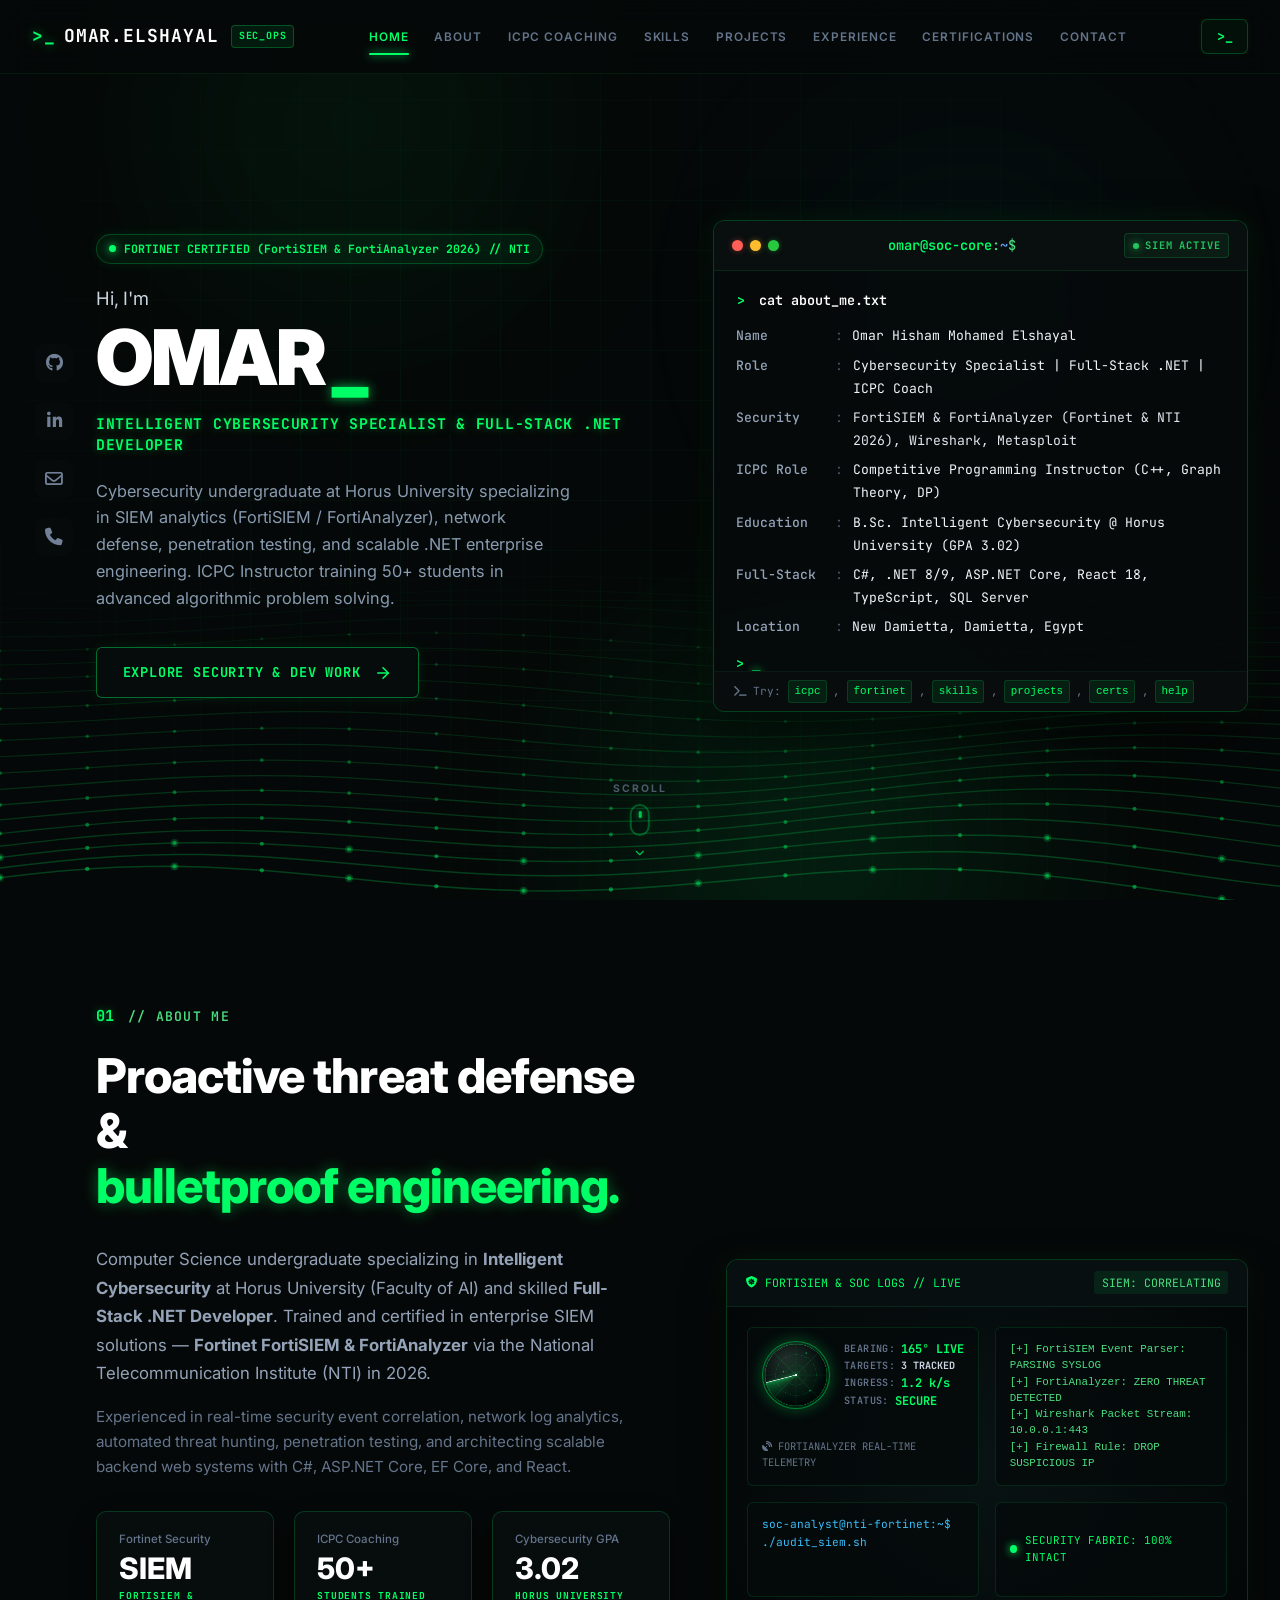
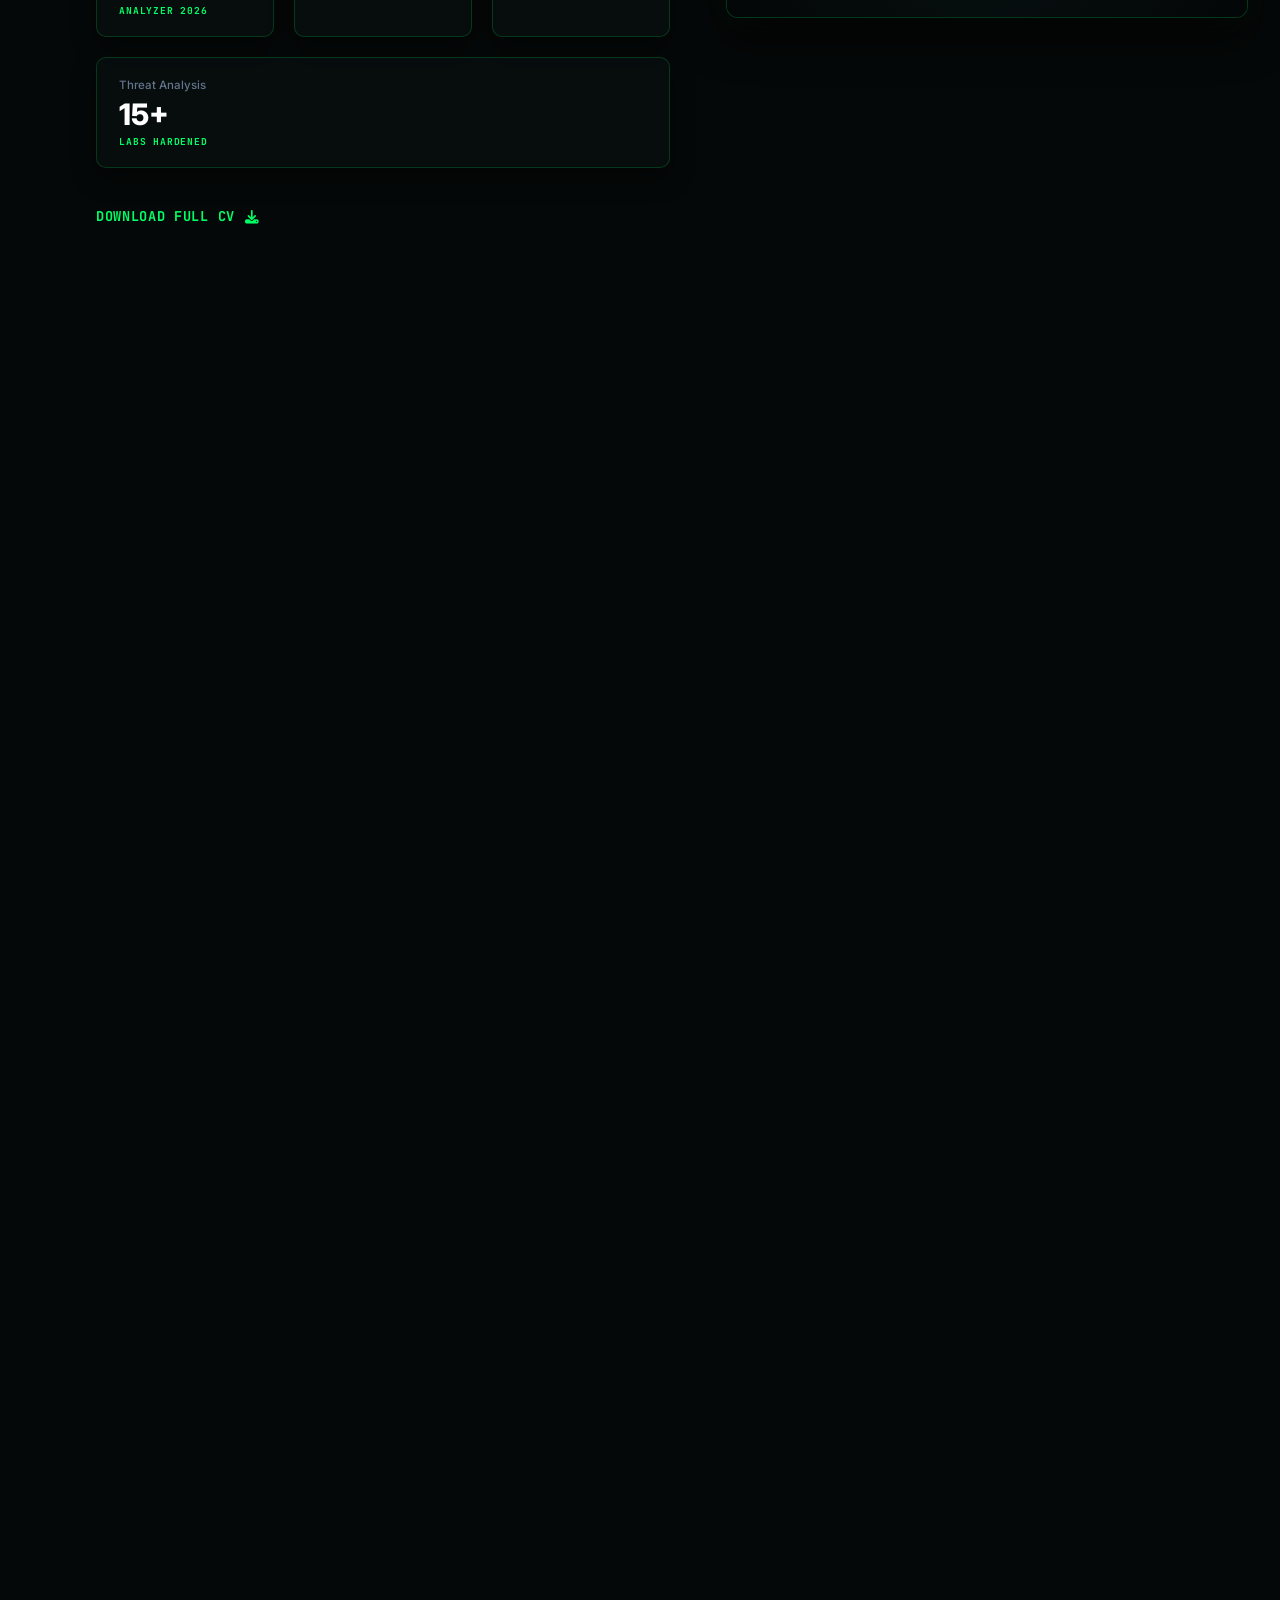
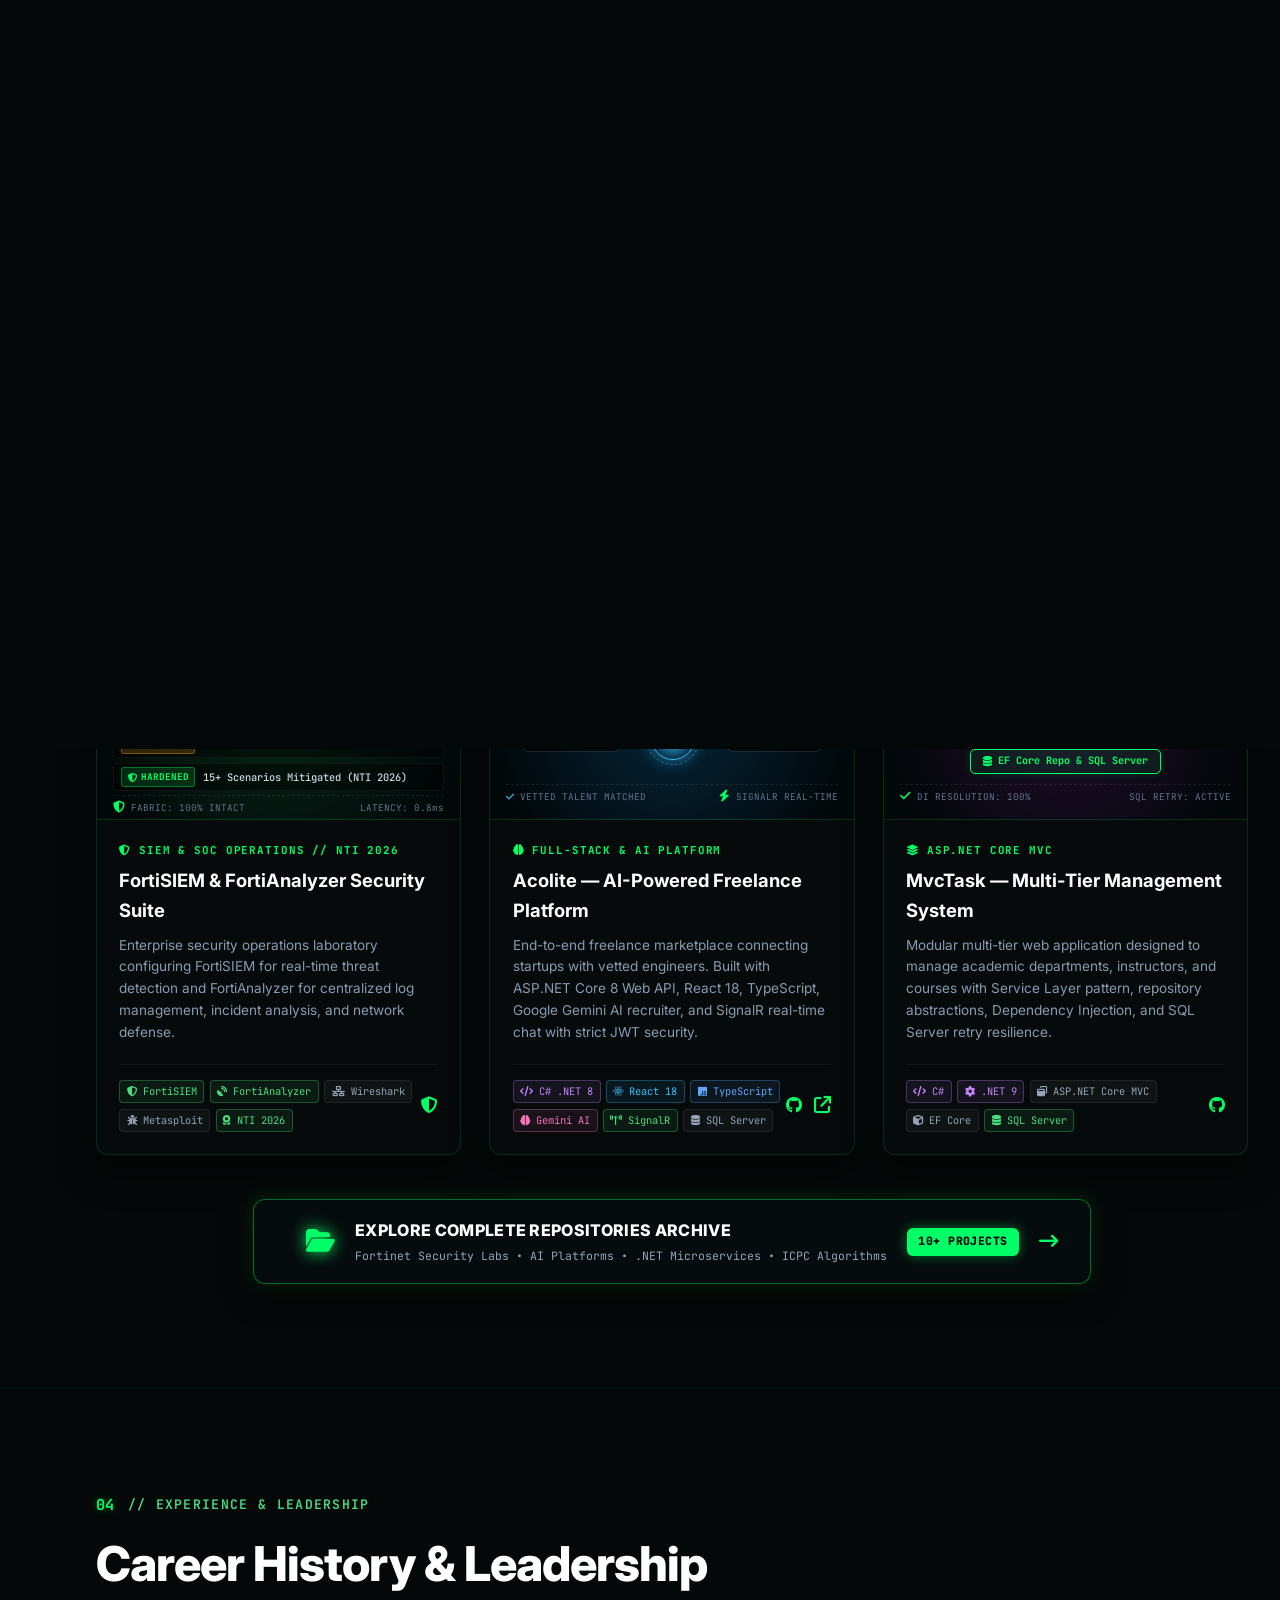
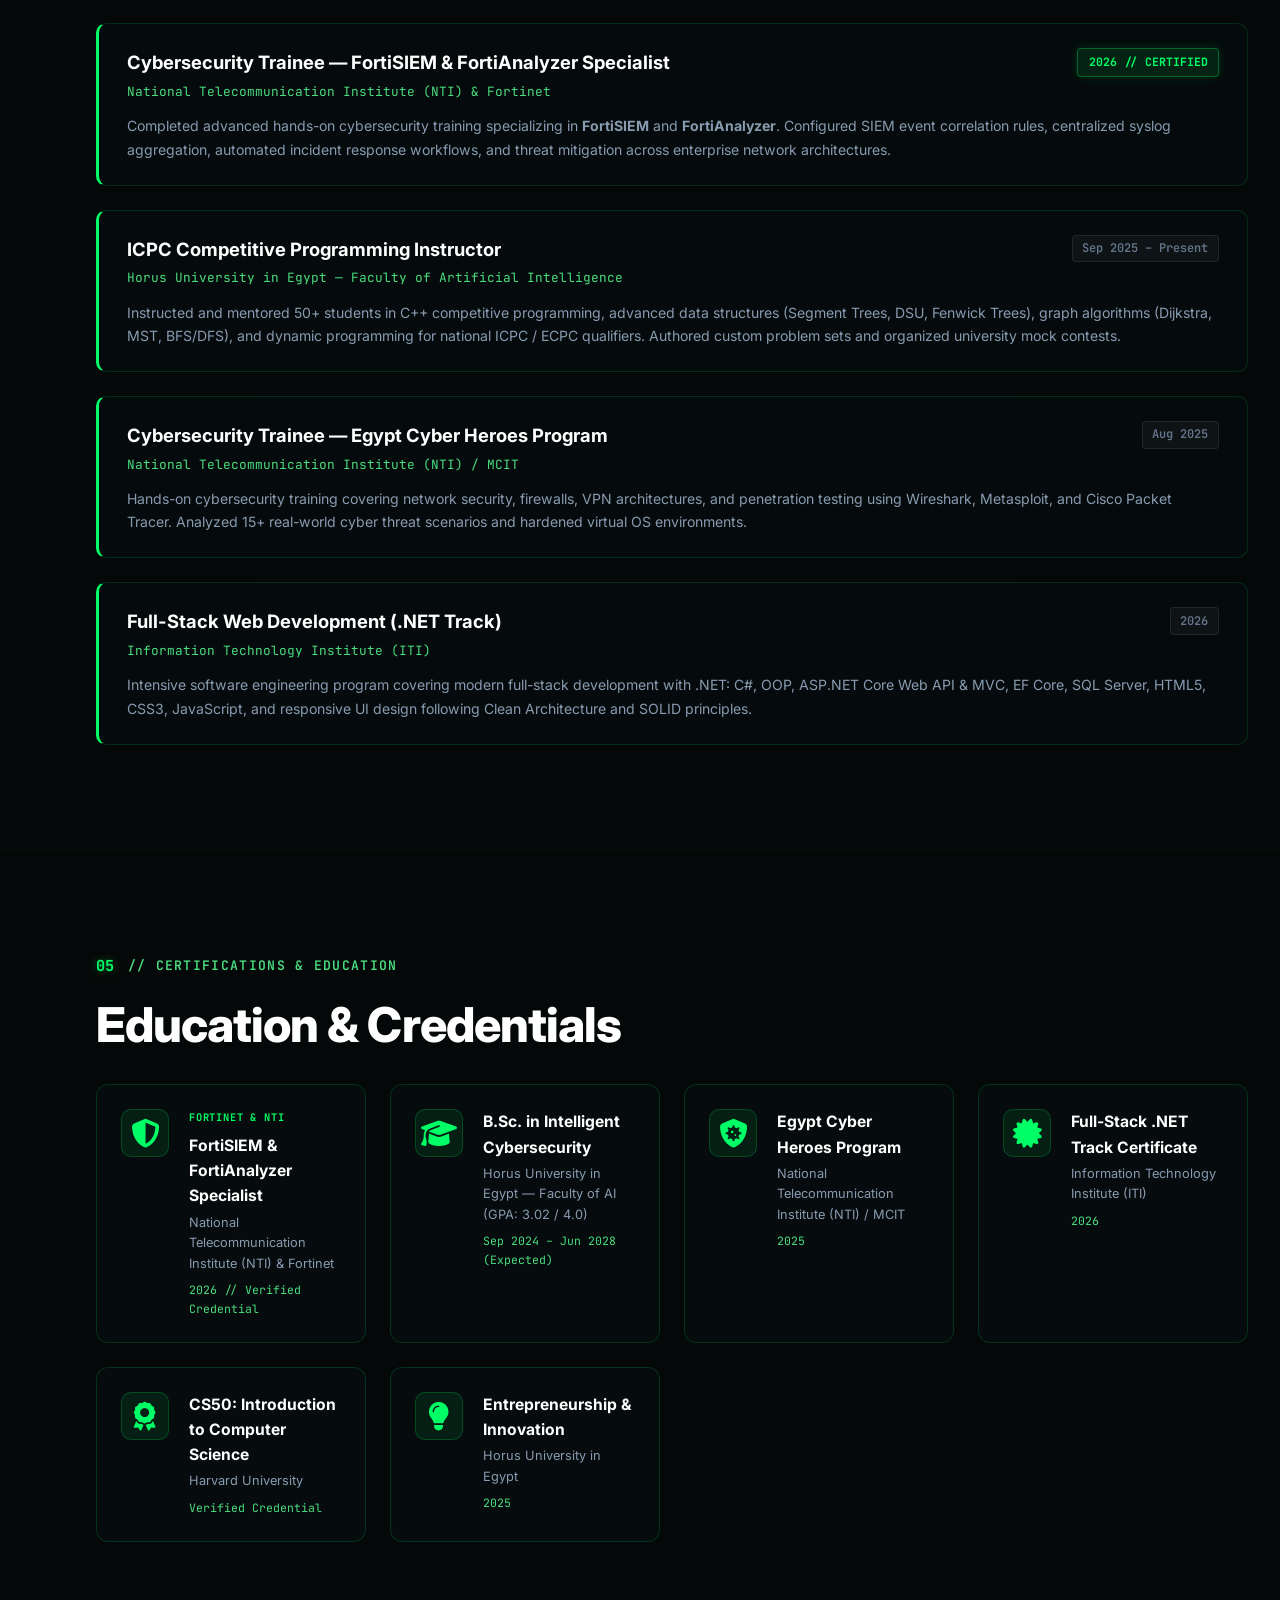
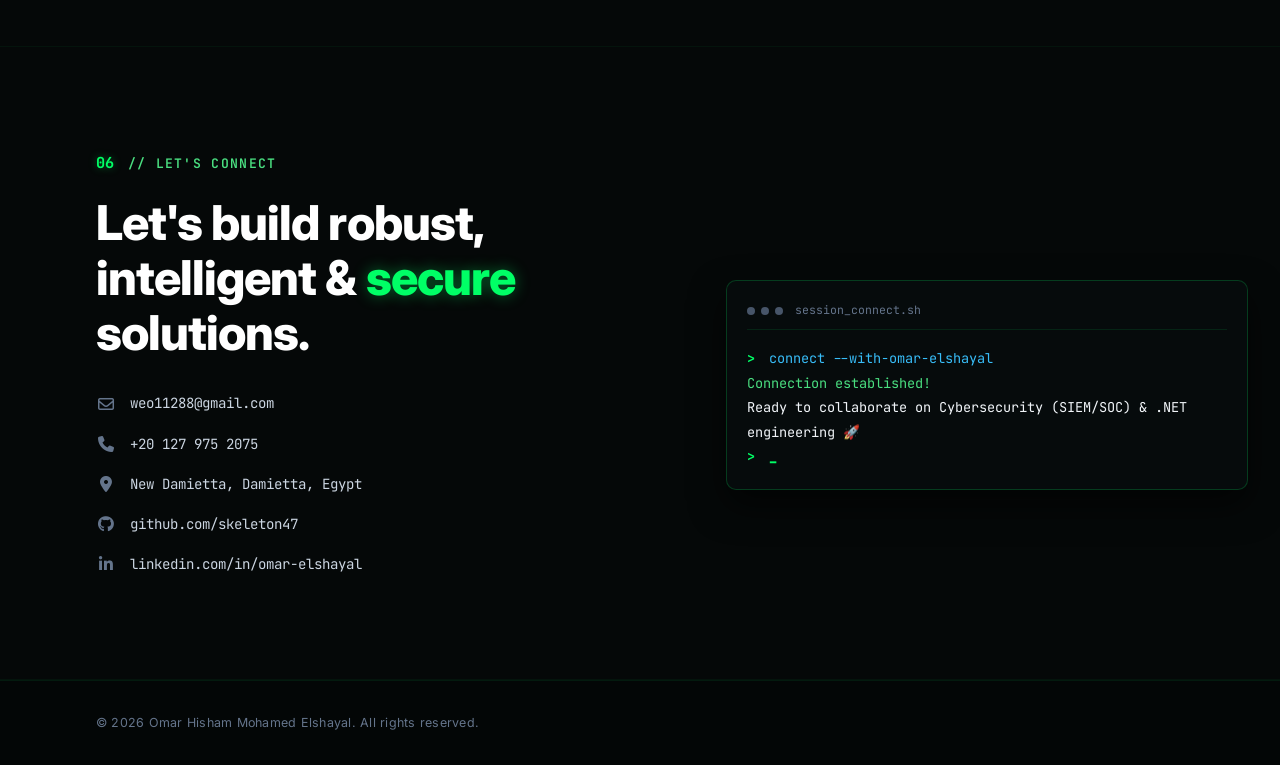
==== commit d58390db: "Add dedicated projects archive page (projects.html) with real-time search, category filters and 10 d" ====
--- a/index.html
+++ b/index.html
@@ -516,7 +516,7 @@
                     <span class="sec-number">03</span>
                     <span class="sec-tag">// FEATURED PROJECTS</span>
                 </div>
-                <a href="https://github.com/skeleton47" target="_blank" class="section-view-all">VIEW ALL ON GITHUB <i class="fa-solid fa-chevron-right"></i></a>
+                <a href="projects.html" class="section-view-all">VIEW ALL ON ARCHIVE <i class="fa-solid fa-chevron-right"></i></a>
             </div>
 
             <h2 class="section-main-title">
@@ -668,6 +668,21 @@
                 </div>
             </div>
 
+            <!-- Interactive CTA to Full Projects Archive Page -->
+            <div class="projects-cta-container">
+                <a href="projects.html" class="projects-more-btn">
+                    <div class="btn-scan-fx"></div>
+                    <span class="btn-left-icon"><i class="fa-solid fa-folder-open"></i></span>
+                    <span class="btn-text">
+                        <span class="btn-label">EXPLORE COMPLETE REPOSITORIES ARCHIVE</span>
+                        <span class="btn-subtext">Fortinet Security Labs • AI Platforms • .NET Microservices • ICPC Algorithms</span>
+                    </span>
+                    <span class="btn-badge">10+ PROJECTS</span>
+                    <span class="btn-arrow"><i class="fa-solid fa-arrow-right-long"></i></span>
+                </a>
+            </div>
+
+
         </div>
     </section>
 
--- a/style.css
+++ b/style.css
@@ -1656,6 +1656,85 @@
     text-shadow: 0 0 10px var(--neon-green);
 }
 
+/* Projects Archive CTA Button */
+.projects-cta-container {
+    margin-top: 2.75rem;
+    display: flex;
+    justify-content: center;
+}
+
+.projects-more-btn {
+    position: relative;
+    display: flex;
+    align-items: center;
+    gap: 1.25rem;
+    background: rgba(7, 14, 16, 0.9);
+    border: 1.5px solid rgba(0, 255, 102, 0.4);
+    border-radius: 12px;
+    padding: 1.1rem 2rem;
+    text-decoration: none;
+    transition: var(--transition-smooth);
+    box-shadow: 0 10px 30px rgba(0, 0, 0, 0.5), 0 0 20px rgba(0, 255, 102, 0.15);
+    overflow: hidden;
+}
+
+.projects-more-btn:hover {
+    border-color: var(--neon-green);
+    background: rgba(0, 255, 102, 0.12);
+    box-shadow: 0 15px 40px rgba(0, 0, 0, 0.6), 0 0 35px rgba(0, 255, 102, 0.35);
+    transform: translateY(-3px);
+}
+
+.projects-more-btn .btn-left-icon {
+    font-size: 1.6rem;
+    color: var(--neon-green);
+    filter: drop-shadow(0 0 8px var(--neon-green));
+}
+
+.projects-more-btn .btn-text {
+    display: flex;
+    flex-direction: column;
+    gap: 0.2rem;
+}
+
+.projects-more-btn .btn-label {
+    font-family: var(--font-heading);
+    font-size: 1rem;
+    font-weight: 800;
+    color: #ffffff;
+    letter-spacing: 0.02em;
+}
+
+.projects-more-btn .btn-subtext {
+    font-family: var(--font-code);
+    font-size: 0.72rem;
+    color: #94a3b8;
+}
+
+.projects-more-btn .btn-badge {
+    font-family: var(--font-code);
+    font-size: 0.72rem;
+    font-weight: 800;
+    color: #020708;
+    background: var(--neon-green);
+    padding: 0.3rem 0.7rem;
+    border-radius: 6px;
+    letter-spacing: 0.04em;
+    box-shadow: 0 0 12px rgba(0, 255, 102, 0.4);
+    white-space: nowrap;
+}
+
+.projects-more-btn .btn-arrow {
+    font-size: 1.2rem;
+    color: var(--neon-green);
+    transition: transform 0.25s ease;
+}
+
+.projects-more-btn:hover .btn-arrow {
+    transform: translateX(6px);
+}
+
+
 /* ==========================================================================
    SECTION 04: EXPERIENCE & LEADERSHIP
    ========================================================================== */
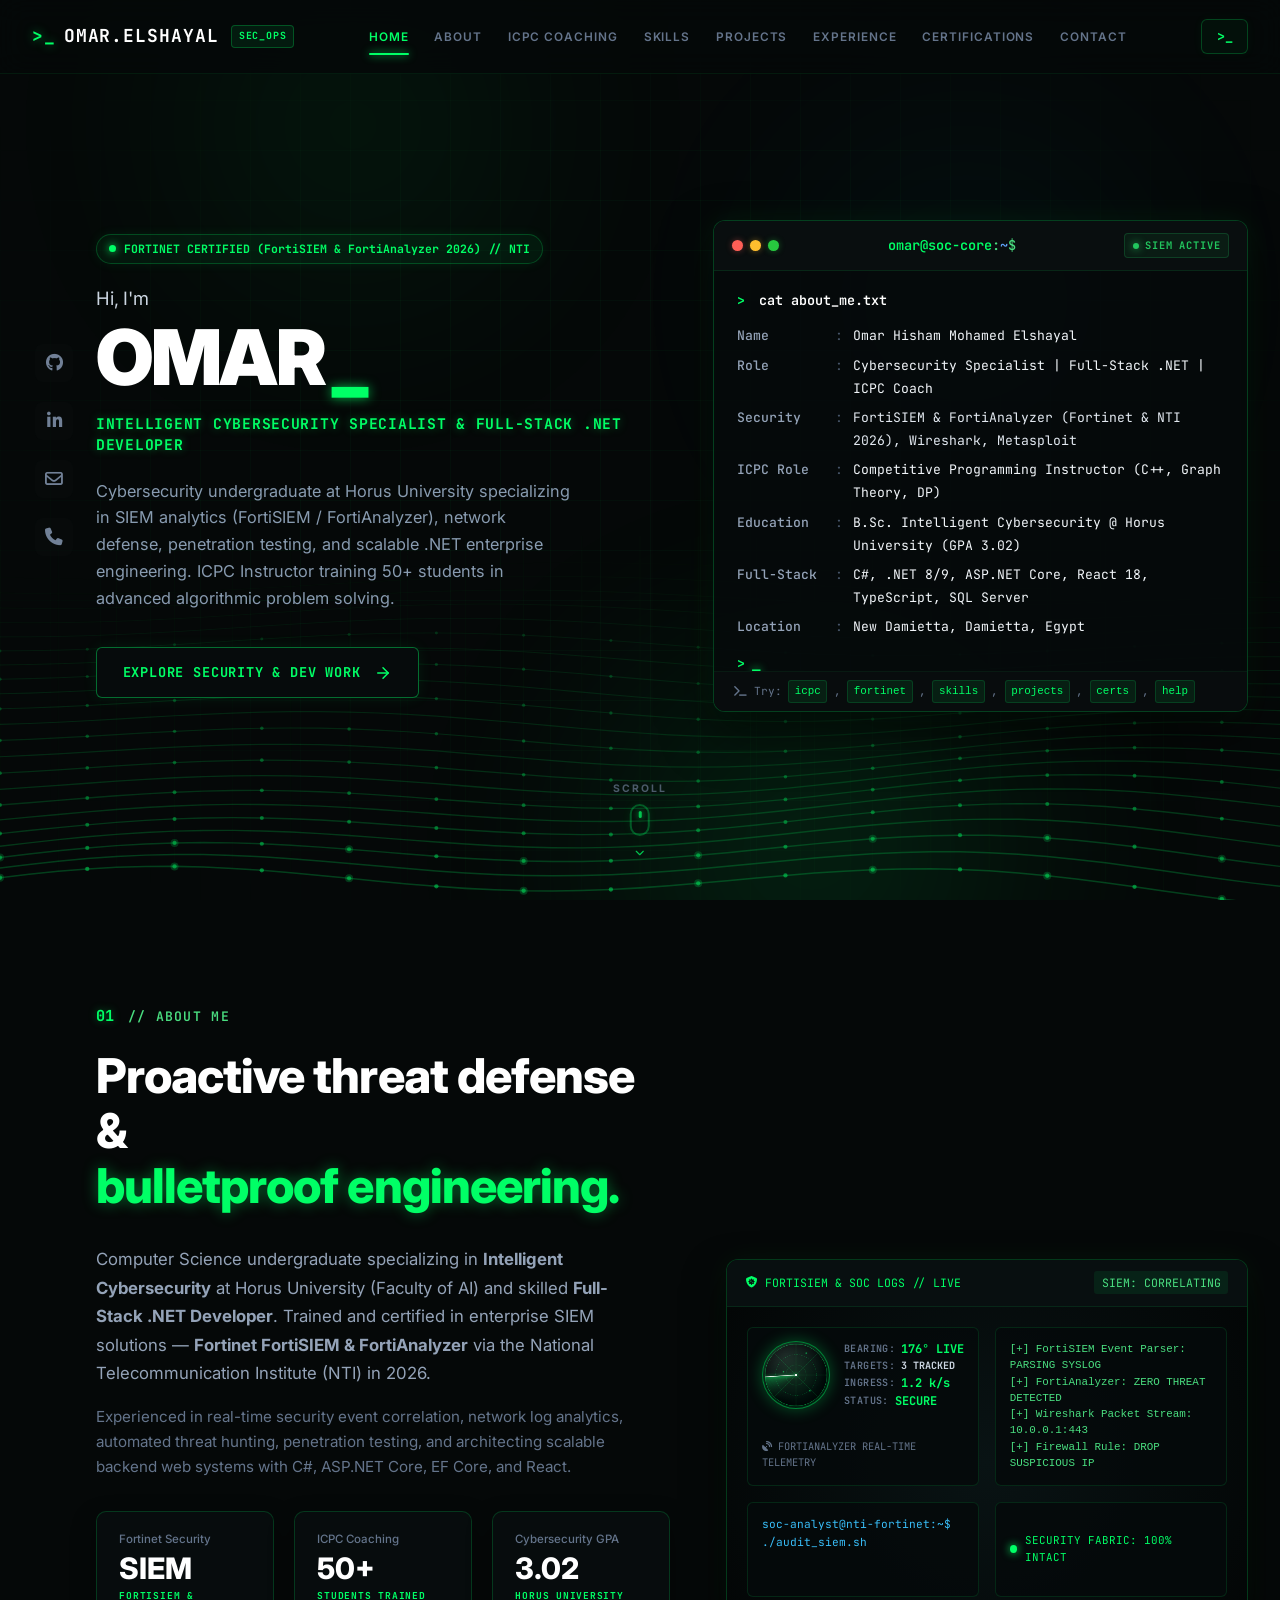
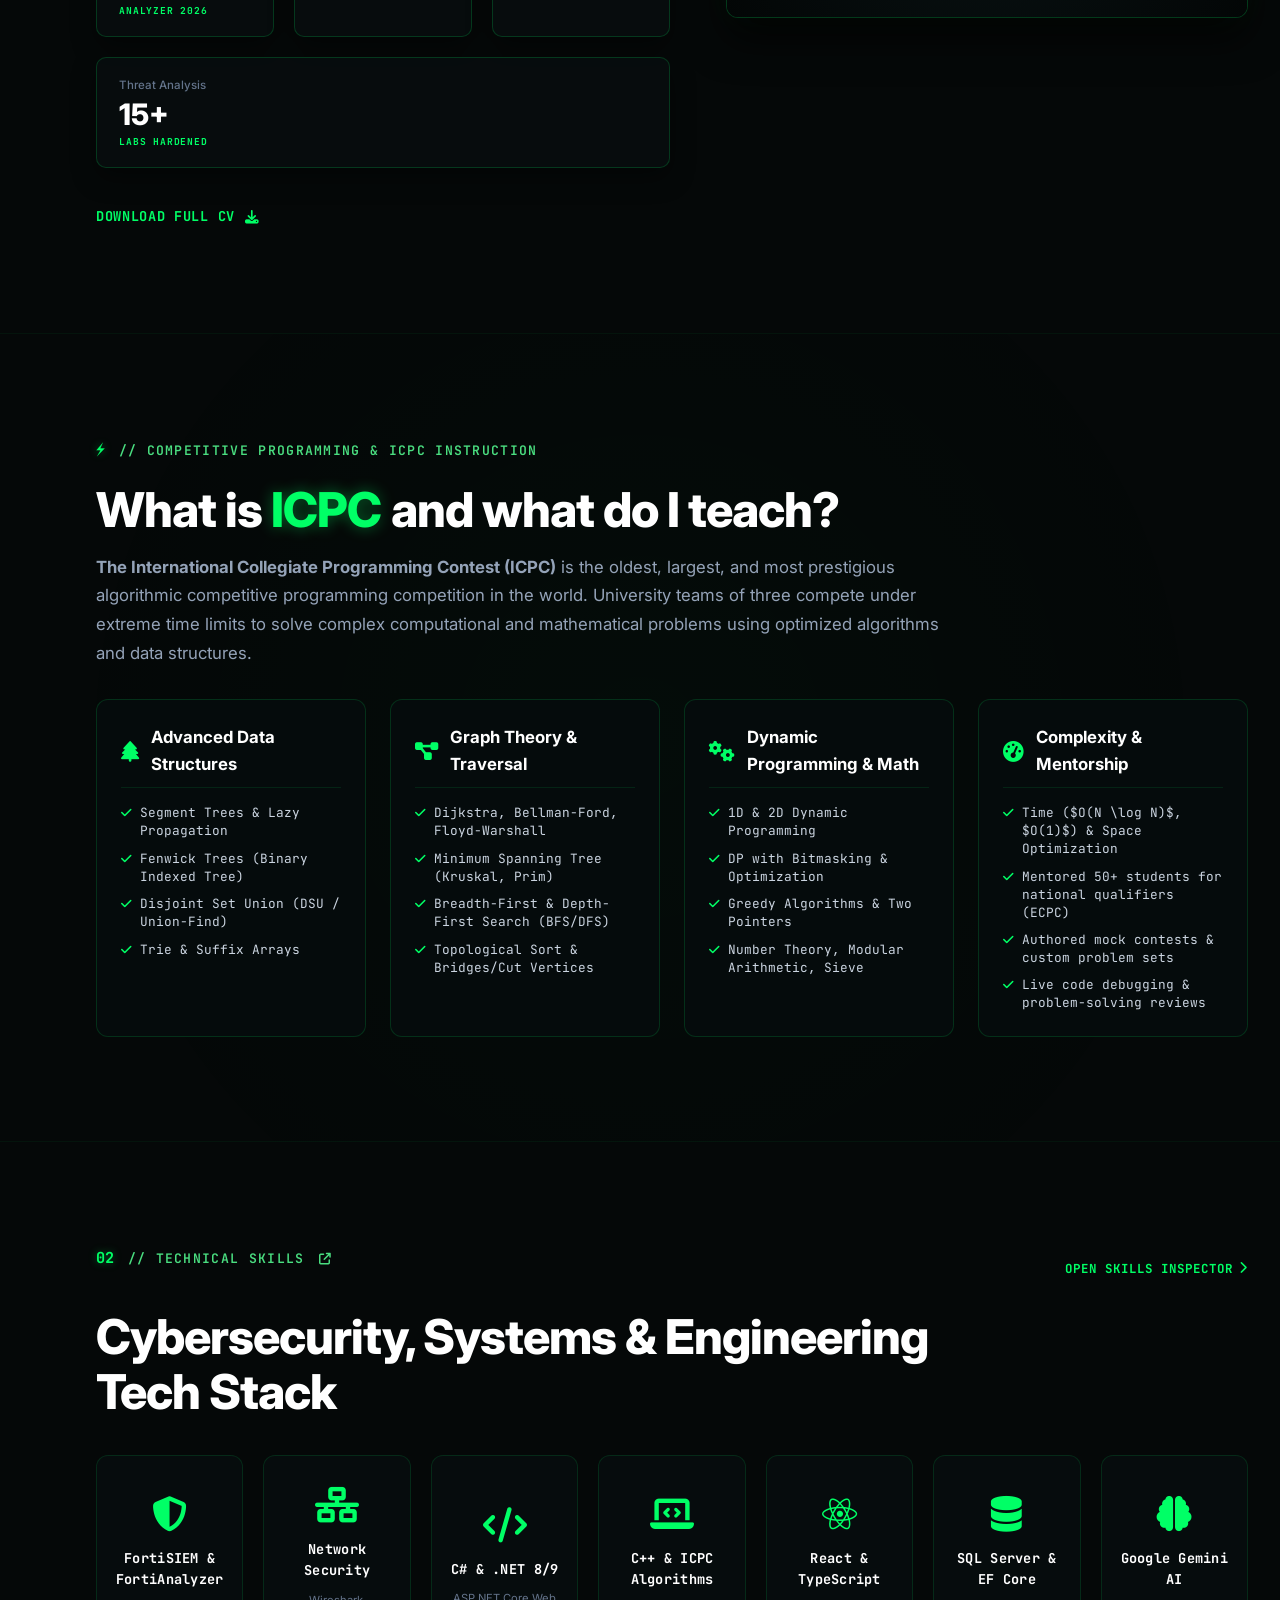
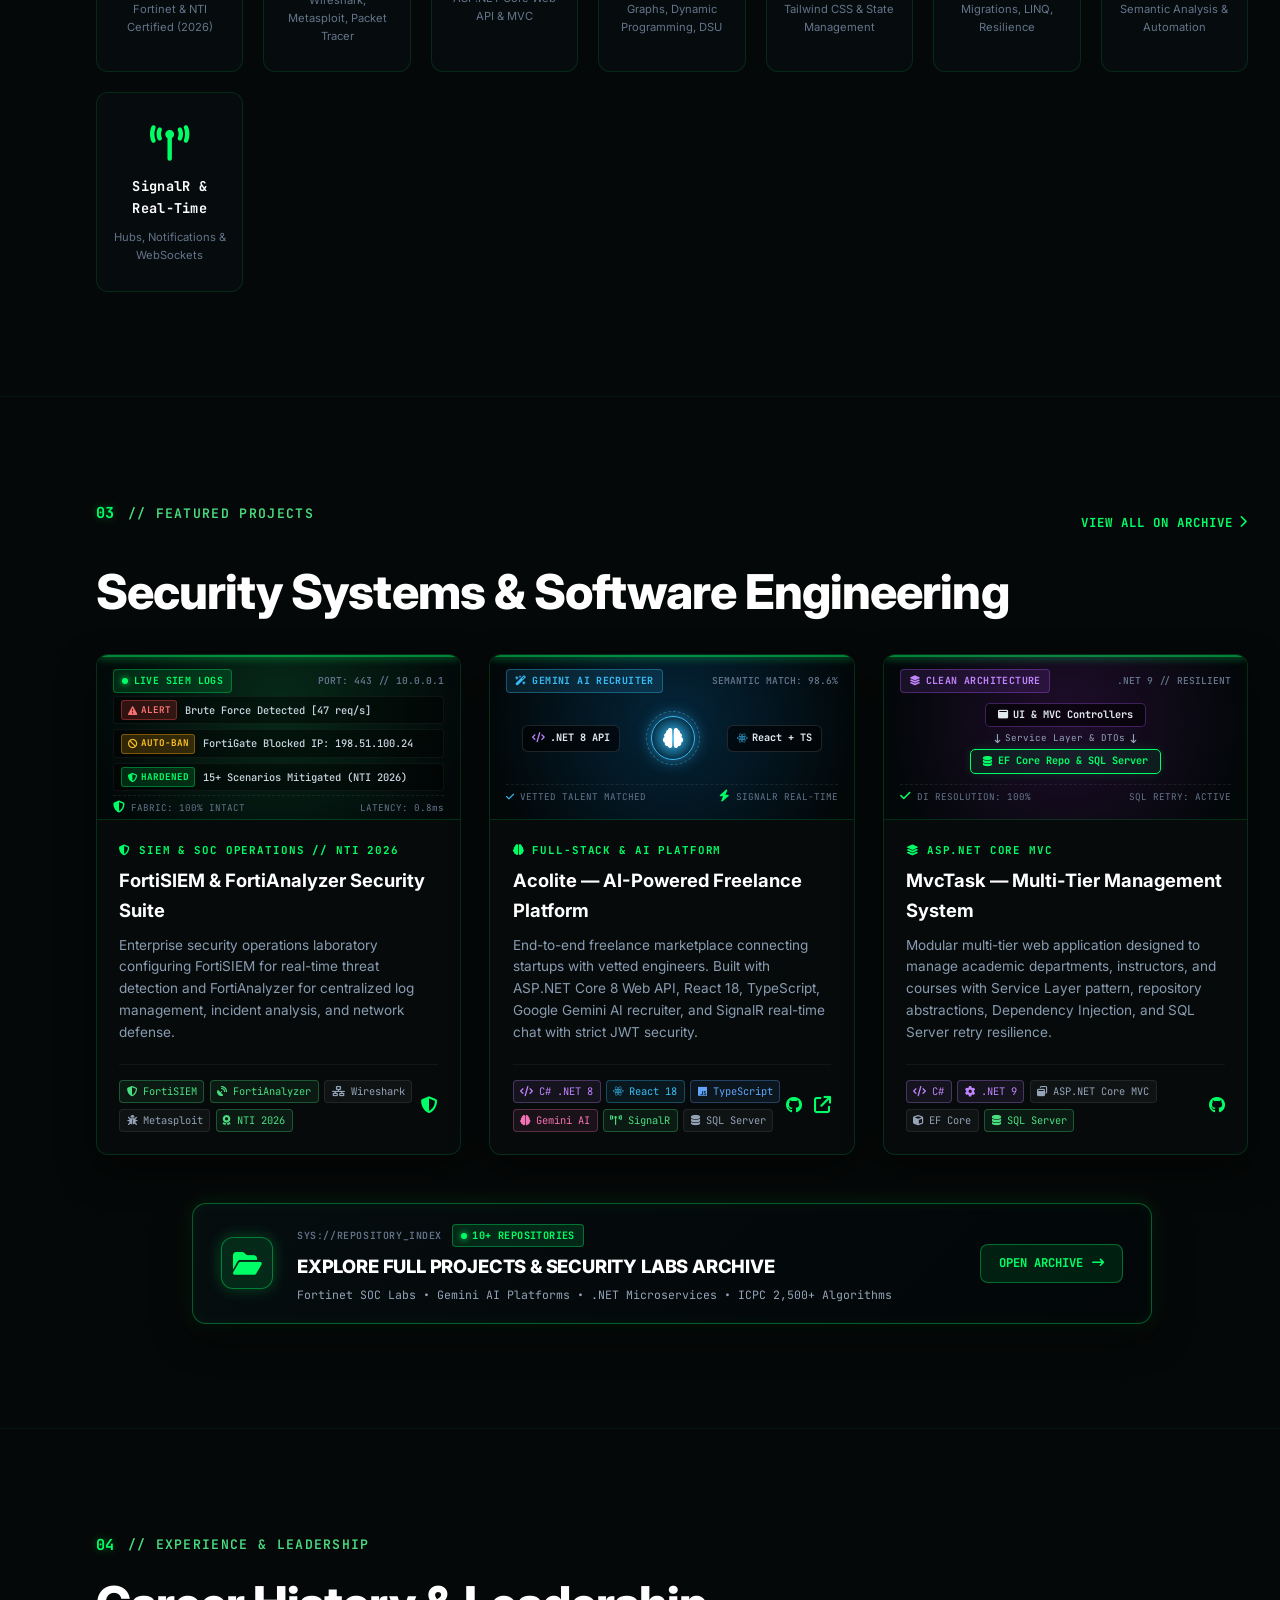
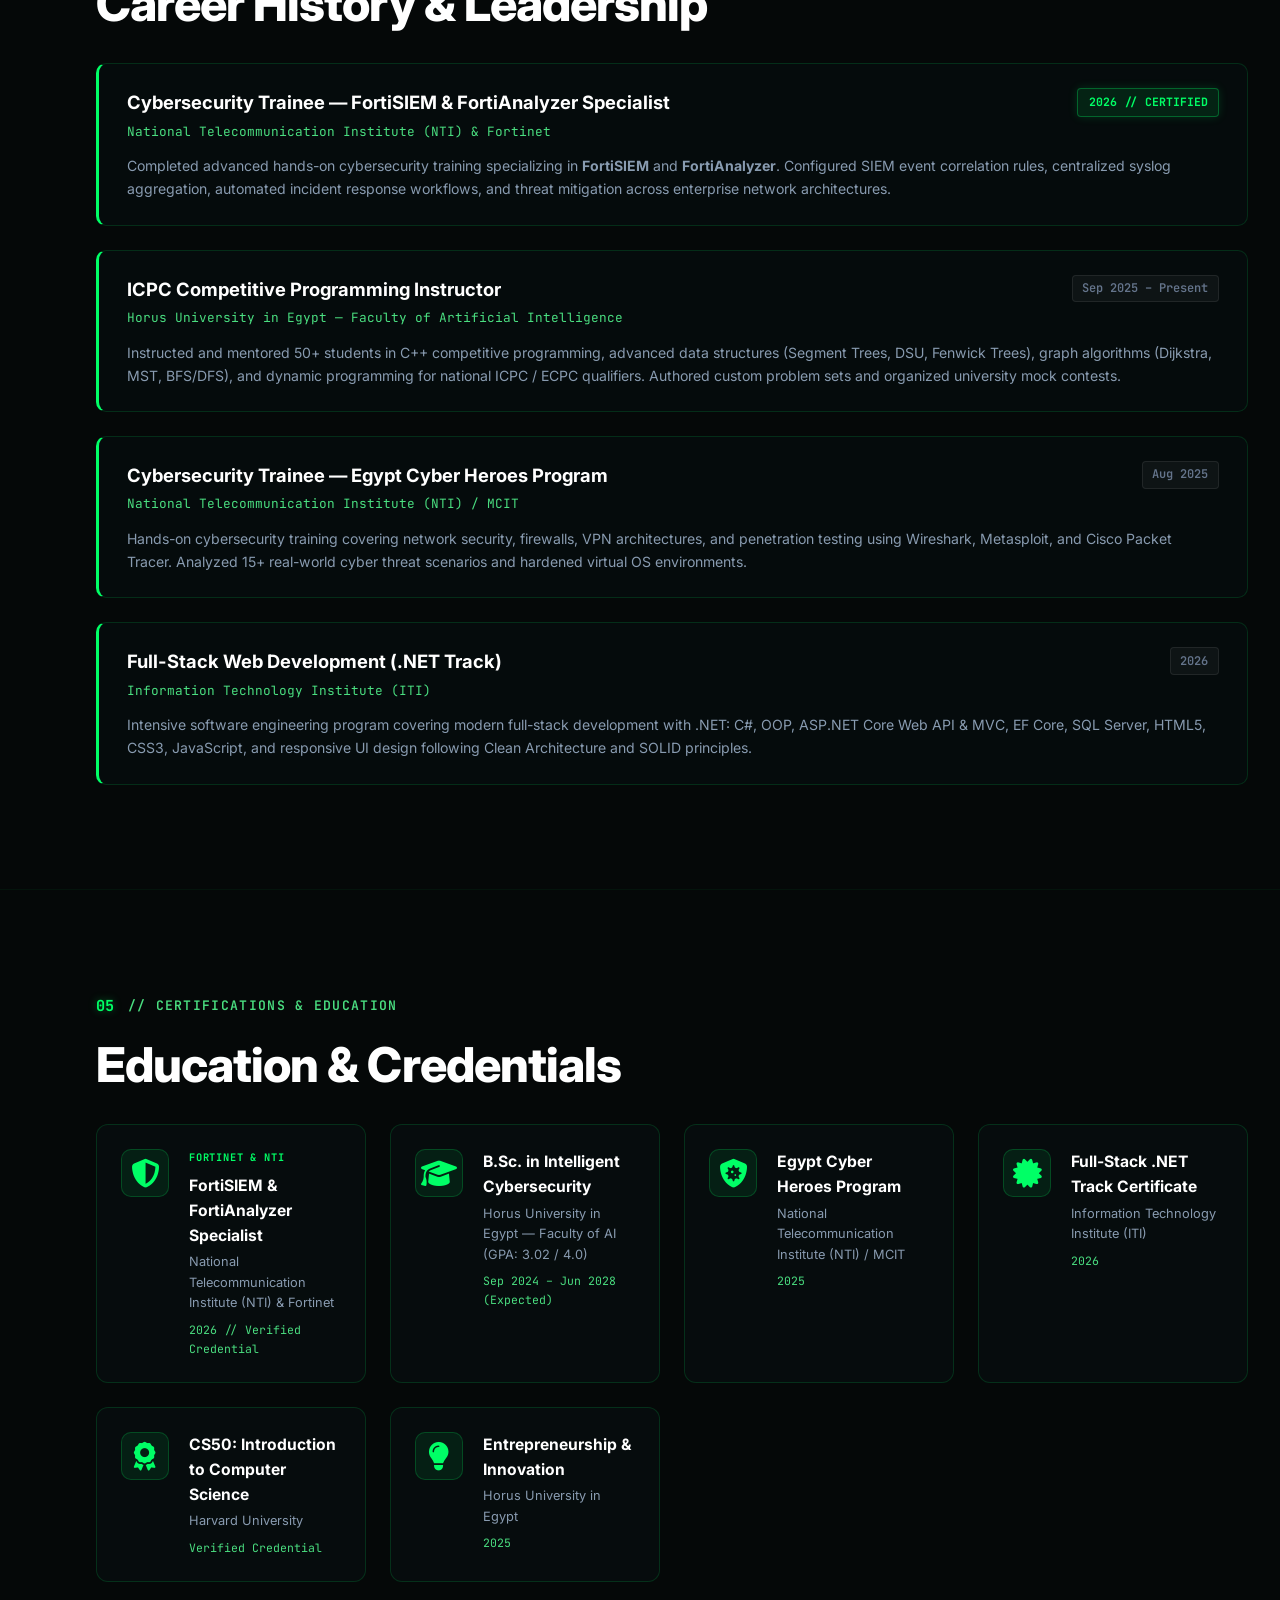
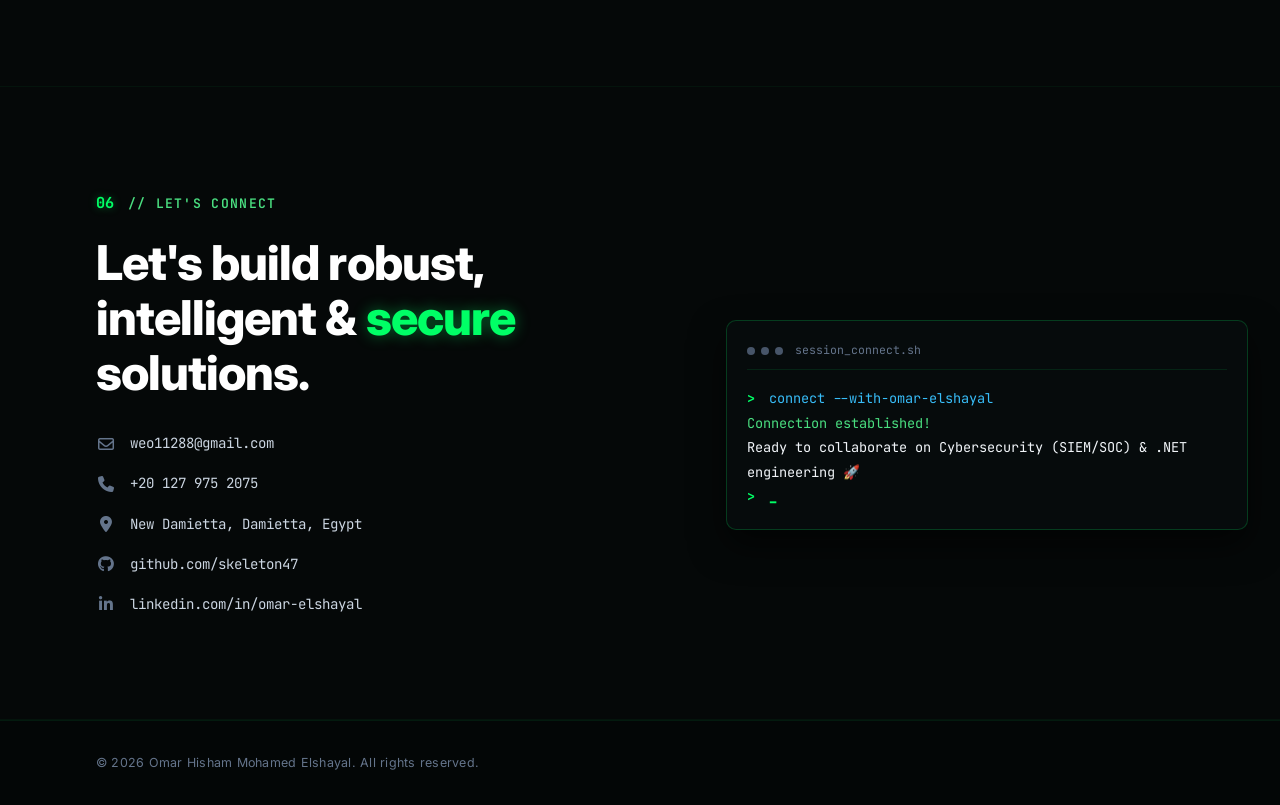
==== commit f1926481: "Upgrade More Projects CTA button to high-end cyber command bar with glassmorphism, animated scanning" ====
--- a/index.html
+++ b/index.html
@@ -11,8 +11,9 @@
     <!-- FontAwesome 6 Icons -->
     <link rel="stylesheet" href="https://cdnjs.cloudflare.com/ajax/libs/font-awesome/6.5.1/css/all.min.css">
     <!-- Custom Style -->
-    <link rel="stylesheet" href="style.css?v=14.0">
+    <link rel="stylesheet" href="style.css?v=16.0">
 </head>
+
 
 
 
@@ -670,17 +671,25 @@
 
             <!-- Interactive CTA to Full Projects Archive Page -->
             <div class="projects-cta-container">
-                <a href="projects.html" class="projects-more-btn">
-                    <div class="btn-scan-fx"></div>
-                    <span class="btn-left-icon"><i class="fa-solid fa-folder-open"></i></span>
-                    <span class="btn-text">
-                        <span class="btn-label">EXPLORE COMPLETE REPOSITORIES ARCHIVE</span>
-                        <span class="btn-subtext">Fortinet Security Labs • AI Platforms • .NET Microservices • ICPC Algorithms</span>
-                    </span>
-                    <span class="btn-badge">10+ PROJECTS</span>
-                    <span class="btn-arrow"><i class="fa-solid fa-arrow-right-long"></i></span>
+                <a href="projects.html" class="projects-more-btn" title="View Full Projects Archive">
+                    <div class="btn-left-icon-box">
+                        <i class="fa-solid fa-folder-open"></i>
+                    </div>
+                    <div class="btn-content-group">
+                        <div class="btn-tagline">
+                            <span class="btn-sys-tag">SYS://REPOSITORY_INDEX</span>
+                            <span class="btn-badge-counter"><span class="chip-dot"></span> 10+ REPOSITORIES</span>
+                        </div>
+                        <h3 class="btn-main-heading">EXPLORE FULL PROJECTS &amp; SECURITY LABS ARCHIVE</h3>
+                        <p class="btn-sub-highlights">Fortinet SOC Labs • Gemini AI Platforms • .NET Microservices • ICPC 2,500+ Algorithms</p>
+                    </div>
+                    <div class="btn-action-arrow-box">
+                        <span>OPEN ARCHIVE</span>
+                        <i class="fa-solid fa-arrow-right-long"></i>
+                    </div>
                 </a>
             </div>
+
 
 
         </div>
@@ -1016,7 +1025,7 @@
 
 
     <!-- Script File -->
-    <script src="script.js?v=14.0"></script>
+    <script src="script.js?v=16.0"></script>
 </body>
 </html>
 
@@ -1038,3 +1047,4 @@
 
 
 
+
--- a/style.css
+++ b/style.css
@@ -1656,83 +1656,181 @@
     text-shadow: 0 0 10px var(--neon-green);
 }
 
-/* Projects Archive CTA Button */
+/* Projects Archive Masterpiece CTA Button */
 .projects-cta-container {
-    margin-top: 2.75rem;
+    margin-top: 3rem;
     display: flex;
     justify-content: center;
+    width: 100%;
 }
 
 .projects-more-btn {
+    width: 100%;
+    max-width: 960px;
+    display: flex;
+    align-items: center;
+    justify-content: space-between;
+    gap: 1.5rem;
+    background: linear-gradient(135deg, rgba(6, 14, 16, 0.95) 0%, rgba(2, 6, 8, 0.98) 100%);
+    border: 1.5px solid rgba(0, 255, 102, 0.35);
+    border-radius: 14px;
+    padding: 1.25rem 1.75rem;
+    text-decoration: none !important;
+    transition: var(--transition-smooth);
+    box-shadow: 0 12px 35px rgba(0, 0, 0, 0.6), 0 0 20px rgba(0, 255, 102, 0.12), inset 0 0 15px rgba(0, 255, 102, 0.05);
     position: relative;
-    display: flex;
-    align-items: center;
-    gap: 1.25rem;
-    background: rgba(7, 14, 16, 0.9);
-    border: 1.5px solid rgba(0, 255, 102, 0.4);
-    border-radius: 12px;
-    padding: 1.1rem 2rem;
-    text-decoration: none;
-    transition: var(--transition-smooth);
-    box-shadow: 0 10px 30px rgba(0, 0, 0, 0.5), 0 0 20px rgba(0, 255, 102, 0.15);
     overflow: hidden;
+}
+
+.projects-more-btn::before {
+    content: '';
+    position: absolute;
+    top: 0;
+    left: -100%;
+    width: 60%;
+    height: 100%;
+    background: linear-gradient(90deg, transparent, rgba(0, 255, 102, 0.15), transparent);
+    transform: skewX(-25deg);
+    transition: 0.75s ease;
+}
+
+.projects-more-btn:hover::before {
+    left: 140%;
 }
 
 .projects-more-btn:hover {
     border-color: var(--neon-green);
+    background: linear-gradient(135deg, rgba(0, 255, 102, 0.08) 0%, rgba(6, 16, 18, 0.98) 100%);
+    box-shadow: 0 16px 45px rgba(0, 0, 0, 0.75), 0 0 35px rgba(0, 255, 102, 0.3), inset 0 0 25px rgba(0, 255, 102, 0.1);
+    transform: translateY(-4px);
+}
+
+.btn-left-icon-box {
+    width: 52px;
+    height: 52px;
+    border-radius: 12px;
     background: rgba(0, 255, 102, 0.12);
-    box-shadow: 0 15px 40px rgba(0, 0, 0, 0.6), 0 0 35px rgba(0, 255, 102, 0.35);
-    transform: translateY(-3px);
-}
-
-.projects-more-btn .btn-left-icon {
+    border: 1px solid rgba(0, 255, 102, 0.4);
+    display: flex;
+    align-items: center;
+    justify-content: center;
     font-size: 1.6rem;
     color: var(--neon-green);
-    filter: drop-shadow(0 0 8px var(--neon-green));
-}
-
-.projects-more-btn .btn-text {
+    flex-shrink: 0;
+    box-shadow: 0 0 15px rgba(0, 255, 102, 0.25);
+    transition: transform 0.3s ease, box-shadow 0.3s ease;
+}
+
+.projects-more-btn:hover .btn-left-icon-box {
+    transform: scale(1.1) rotate(-3deg);
+    box-shadow: 0 0 22px rgba(0, 255, 102, 0.5);
+    background: rgba(0, 255, 102, 0.2);
+}
+
+.btn-content-group {
     display: flex;
     flex-direction: column;
-    gap: 0.2rem;
-}
-
-.projects-more-btn .btn-label {
+    gap: 0.3rem;
+    flex-grow: 1;
+}
+
+.btn-tagline {
+    display: flex;
+    align-items: center;
+    gap: 0.6rem;
+}
+
+.btn-sys-tag {
+    font-family: var(--font-code);
+    font-size: 0.62rem;
+    color: #64748b;
+    letter-spacing: 0.06em;
+    font-weight: 600;
+}
+
+.btn-badge-counter {
+    font-family: var(--font-code);
+    font-size: 0.64rem;
+    font-weight: 700;
+    color: var(--neon-green);
+    background: rgba(0, 255, 102, 0.12);
+    border: 1px solid rgba(0, 255, 102, 0.35);
+    padding: 0.15rem 0.5rem;
+    border-radius: 4px;
+    display: inline-flex;
+    align-items: center;
+    gap: 0.35rem;
+    letter-spacing: 0.04em;
+}
+
+.btn-main-heading {
     font-family: var(--font-heading);
-    font-size: 1rem;
+    font-size: 1.15rem;
     font-weight: 800;
     color: #ffffff;
-    letter-spacing: 0.02em;
-}
-
-.projects-more-btn .btn-subtext {
+    letter-spacing: -0.01em;
+    margin: 0;
+    transition: color 0.2s ease;
+}
+
+.projects-more-btn:hover .btn-main-heading {
+    color: var(--neon-green);
+    text-shadow: 0 0 15px rgba(0, 255, 102, 0.4);
+}
+
+.btn-sub-highlights {
     font-family: var(--font-code);
     font-size: 0.72rem;
     color: #94a3b8;
-}
-
-.projects-more-btn .btn-badge {
-    font-family: var(--font-code);
-    font-size: 0.72rem;
-    font-weight: 800;
+    margin: 0;
+    line-height: 1.4;
+}
+
+.btn-action-arrow-box {
+    display: flex;
+    align-items: center;
+    gap: 0.6rem;
+    font-family: var(--font-code);
+    font-size: 0.76rem;
+    font-weight: 700;
+    color: var(--neon-green);
+    background: rgba(0, 255, 102, 0.1);
+    border: 1px solid rgba(0, 255, 102, 0.35);
+    padding: 0.55rem 1.1rem;
+    border-radius: 8px;
+    white-space: nowrap;
+    flex-shrink: 0;
+    transition: var(--transition-smooth);
+}
+
+.projects-more-btn:hover .btn-action-arrow-box {
+    background: var(--neon-green);
     color: #020708;
-    background: var(--neon-green);
-    padding: 0.3rem 0.7rem;
-    border-radius: 6px;
-    letter-spacing: 0.04em;
-    box-shadow: 0 0 12px rgba(0, 255, 102, 0.4);
-    white-space: nowrap;
-}
-
-.projects-more-btn .btn-arrow {
-    font-size: 1.2rem;
-    color: var(--neon-green);
+    box-shadow: 0 0 15px rgba(0, 255, 102, 0.45);
+    transform: translateX(4px);
+}
+
+.btn-action-arrow-box i {
     transition: transform 0.25s ease;
 }
 
-.projects-more-btn:hover .btn-arrow {
-    transform: translateX(6px);
-}
+.projects-more-btn:hover .btn-action-arrow-box i {
+    transform: translateX(3px);
+}
+
+@media (max-width: 768px) {
+    .projects-more-btn {
+        flex-direction: column;
+        align-items: flex-start;
+        gap: 1rem;
+        padding: 1.25rem;
+    }
+    .btn-action-arrow-box {
+        width: 100%;
+        justify-content: center;
+    }
+}
+
 
 
 /* ==========================================================================
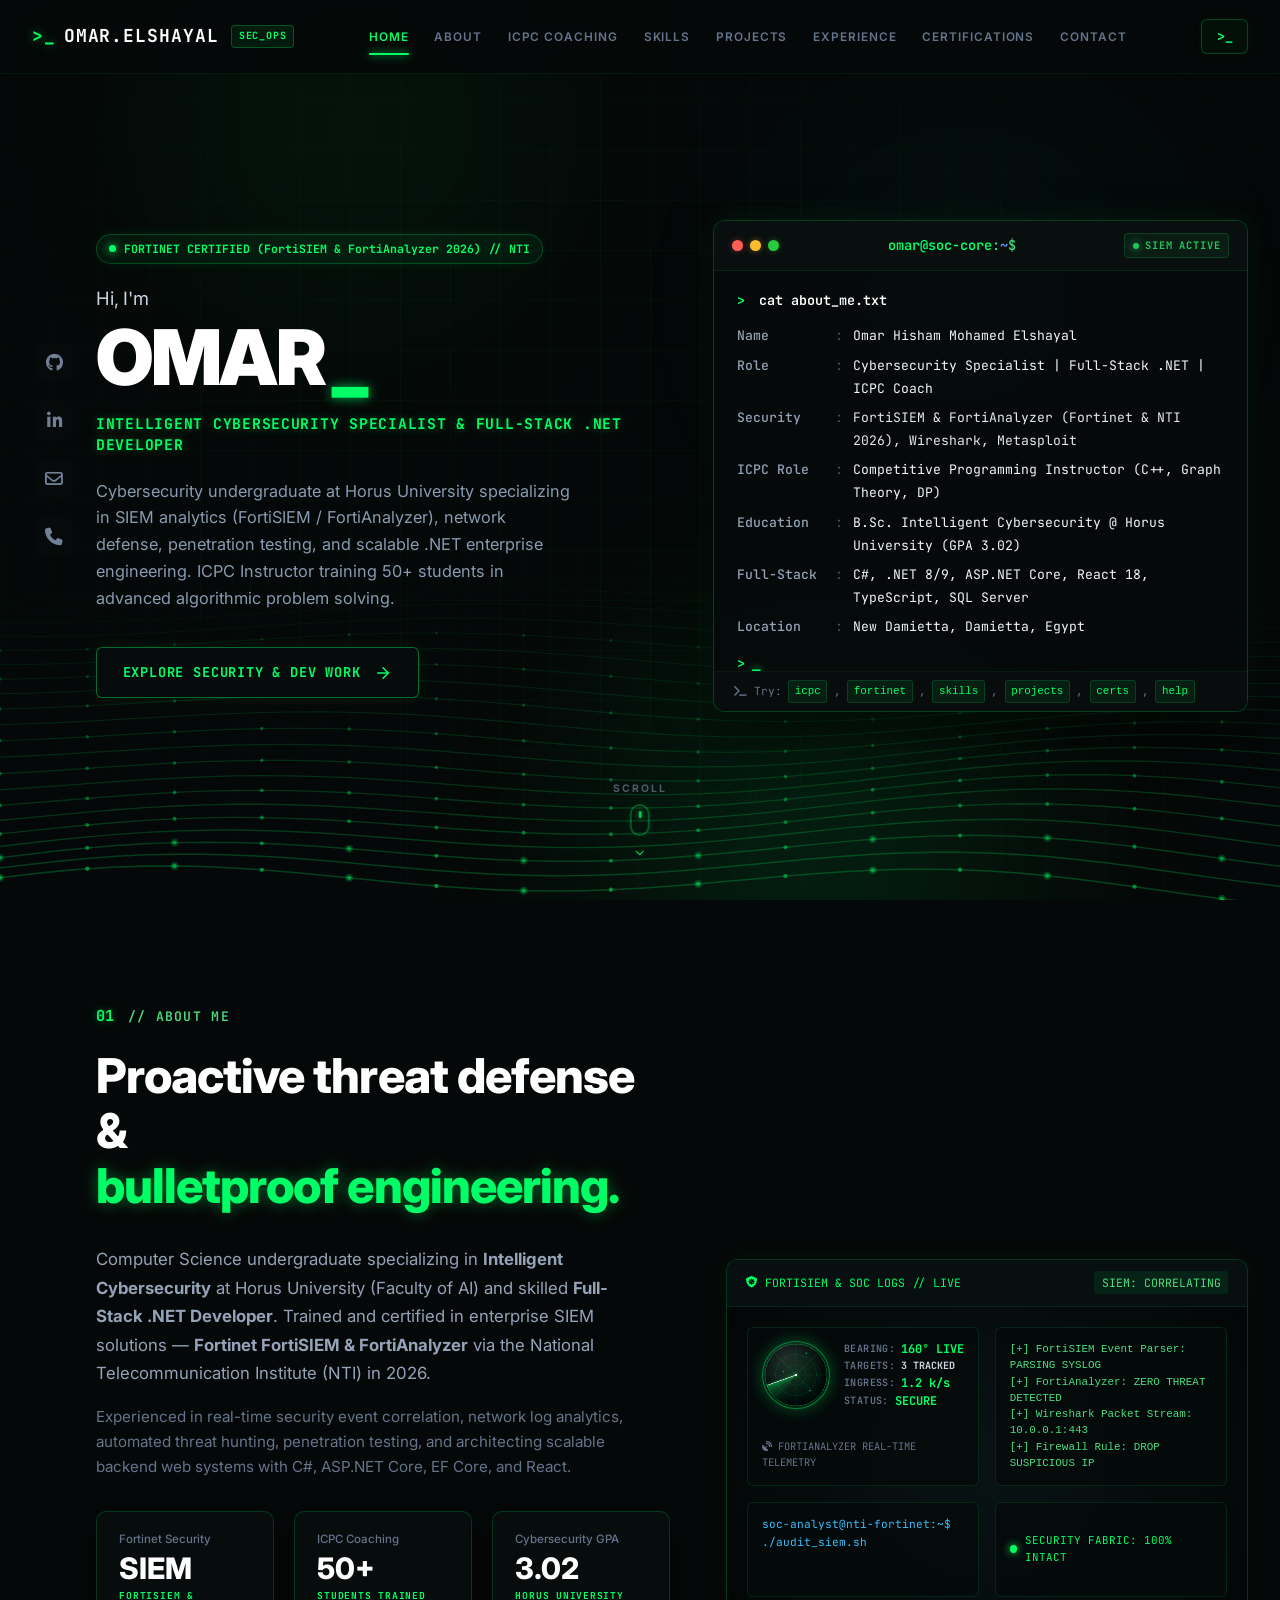
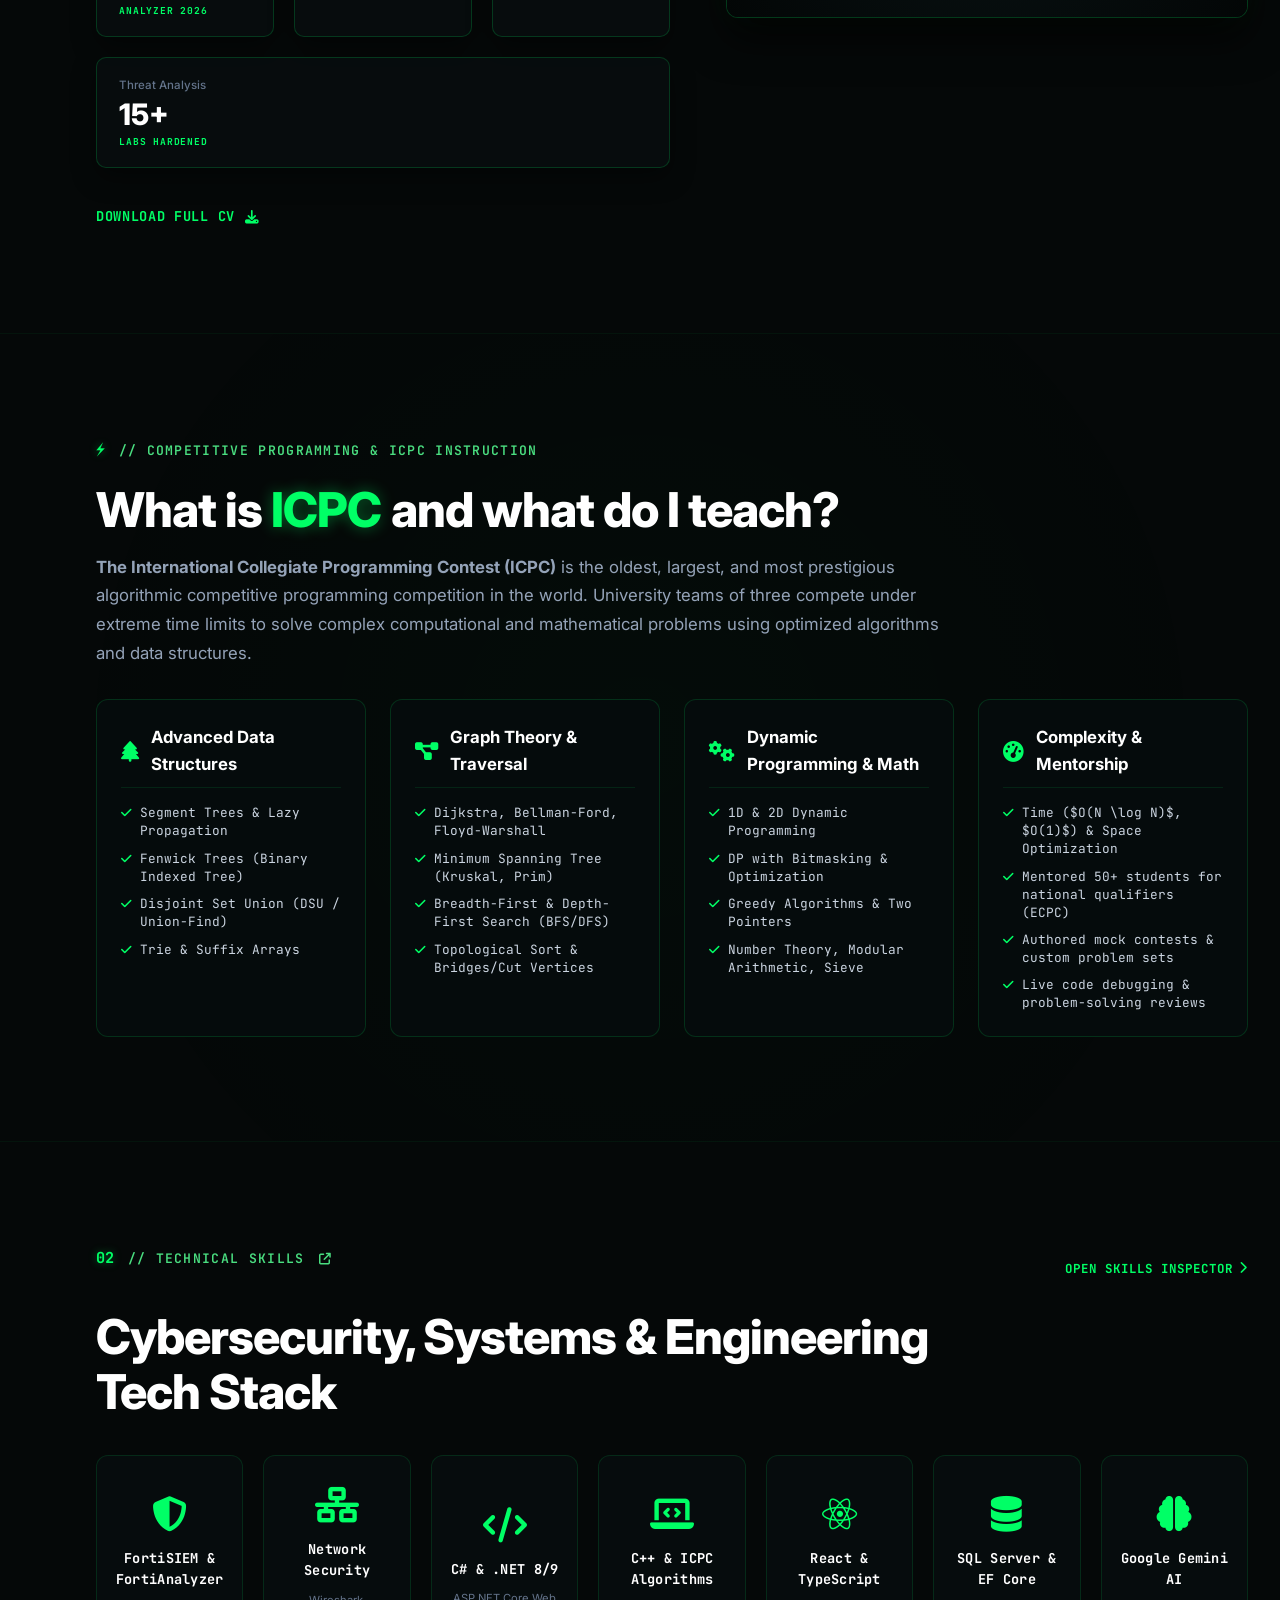
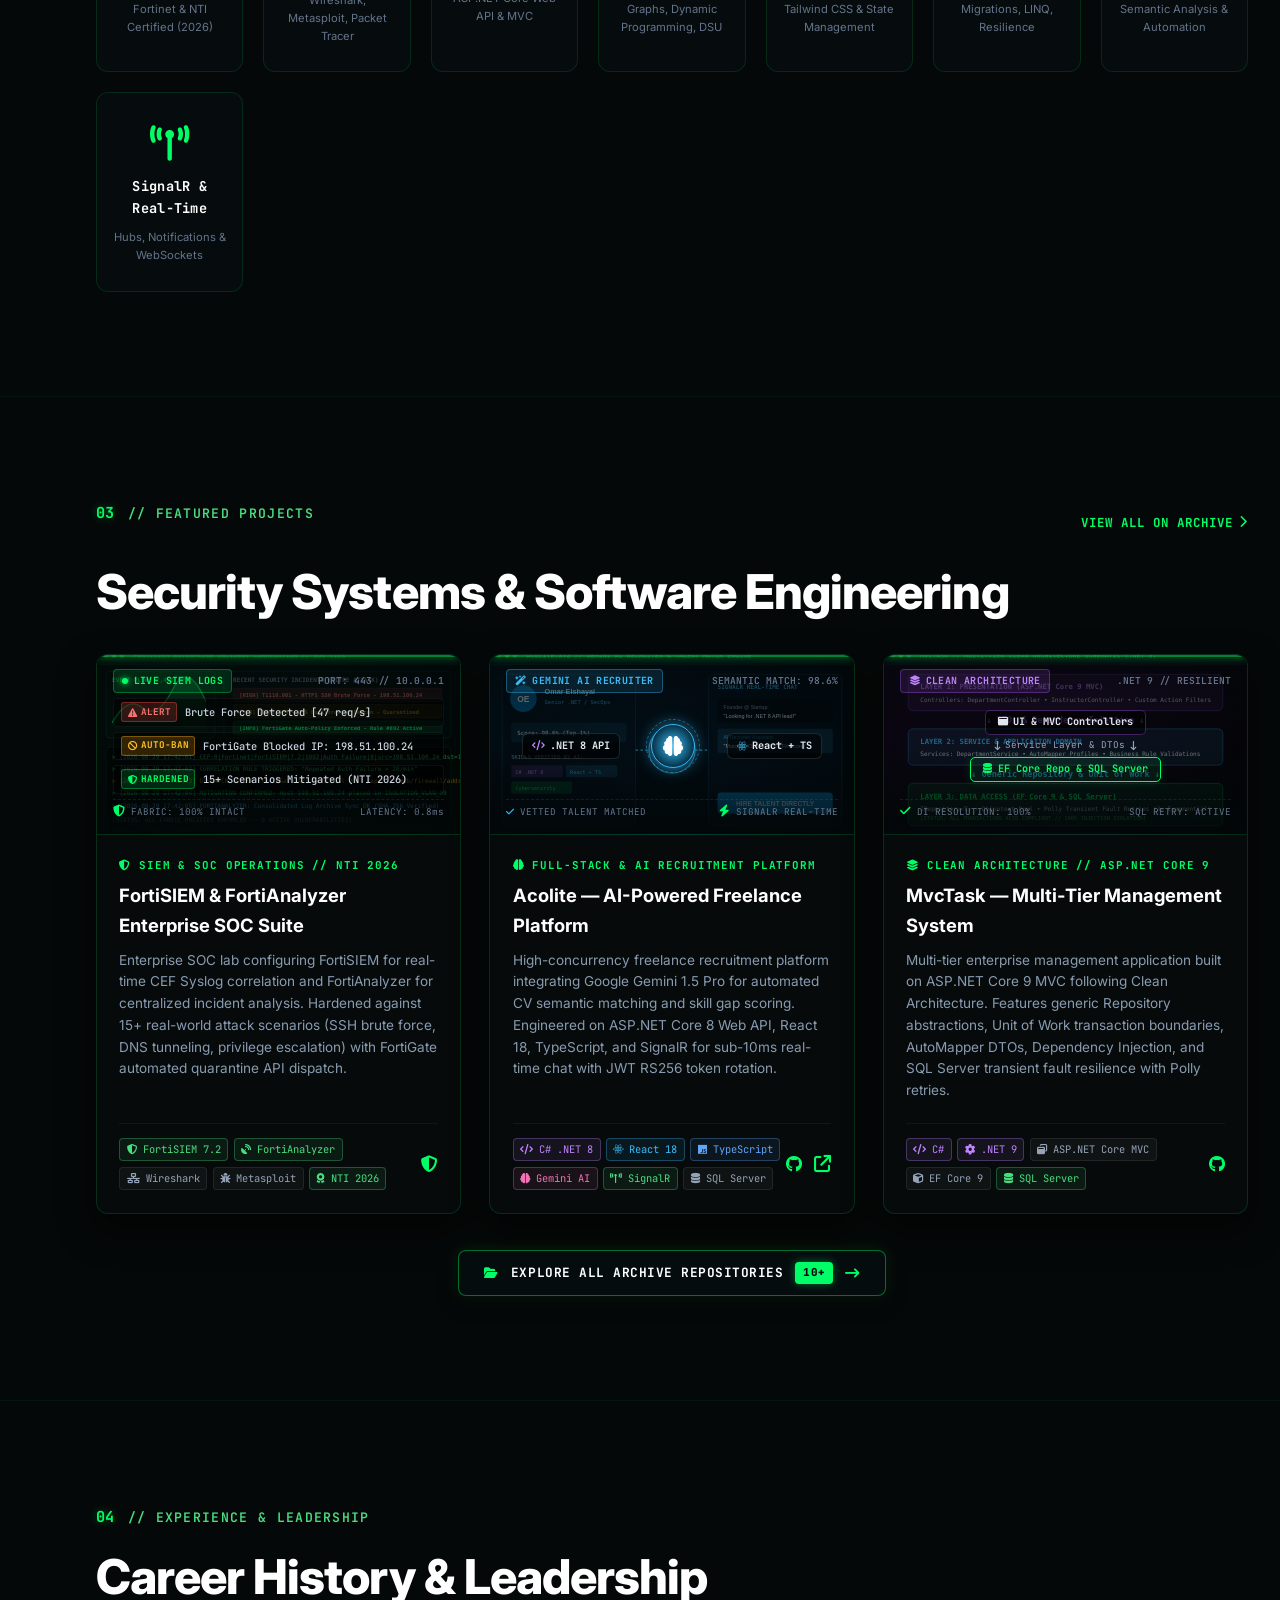
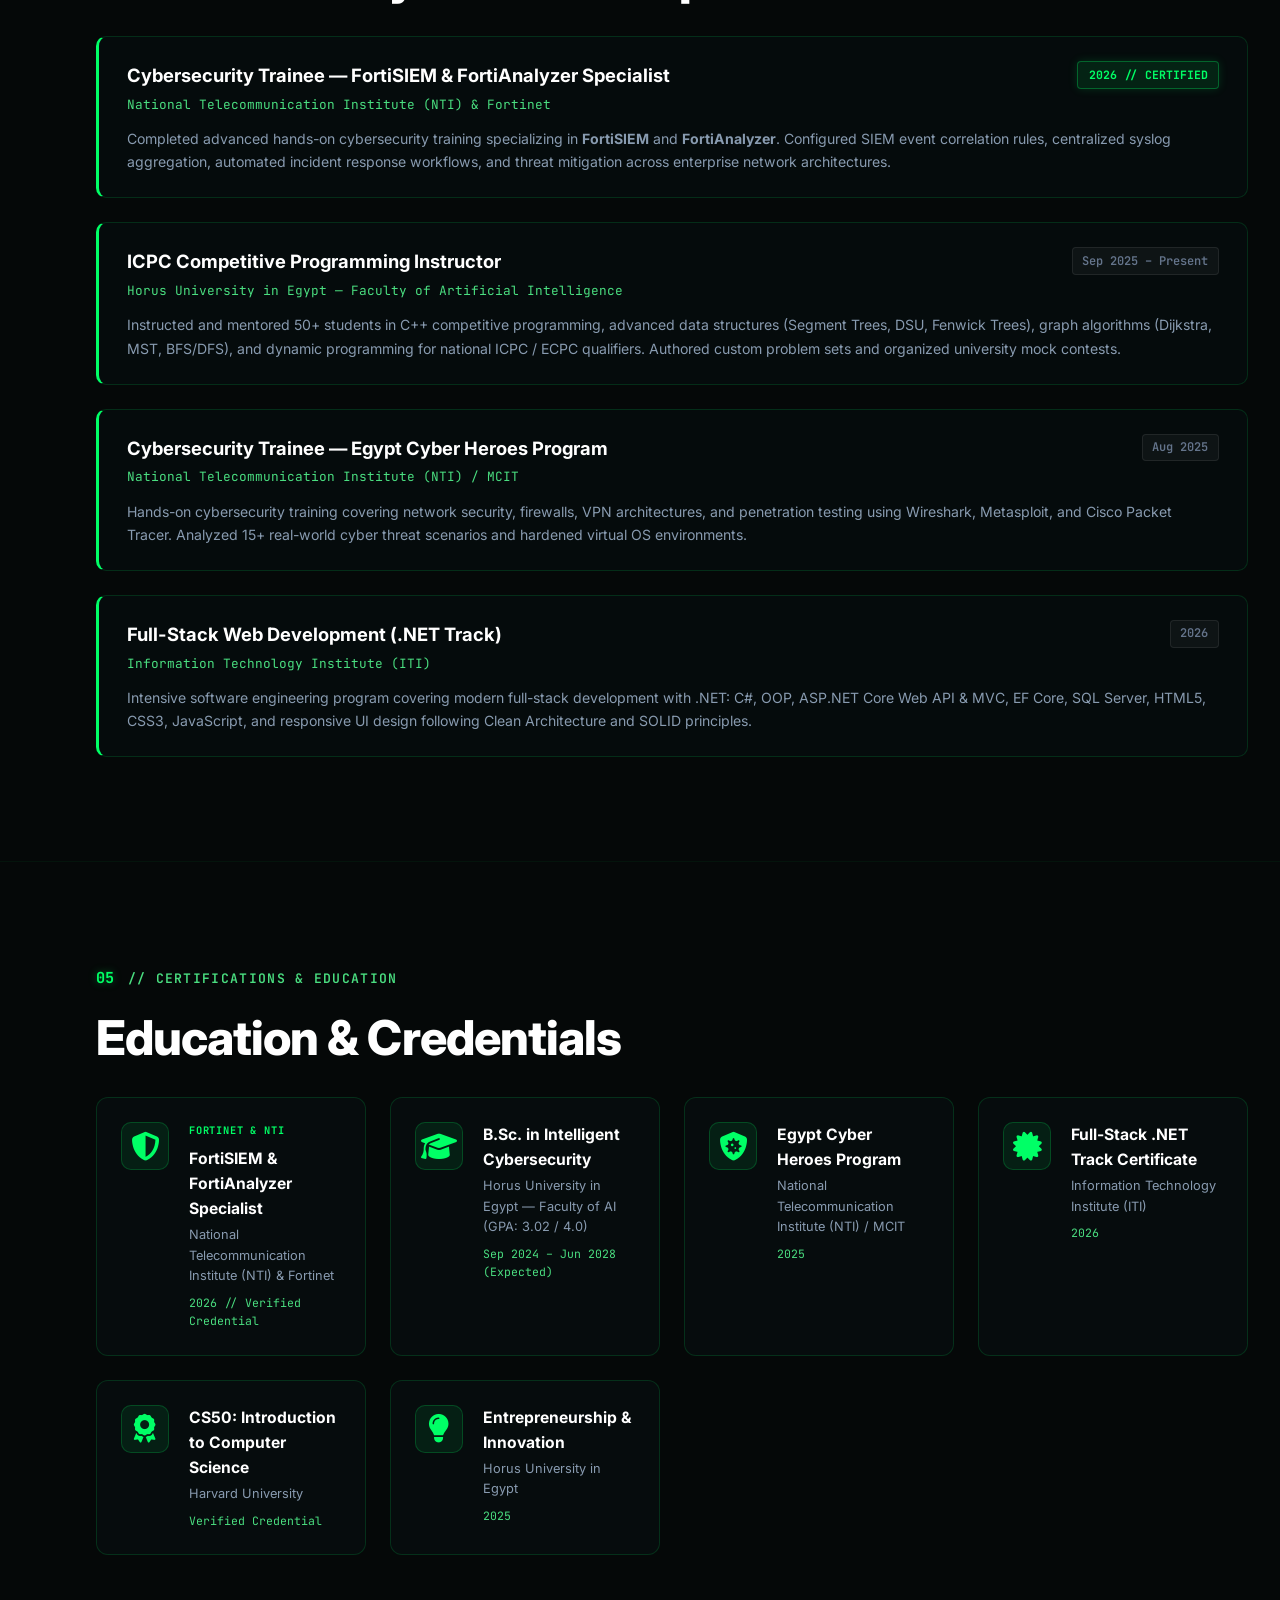
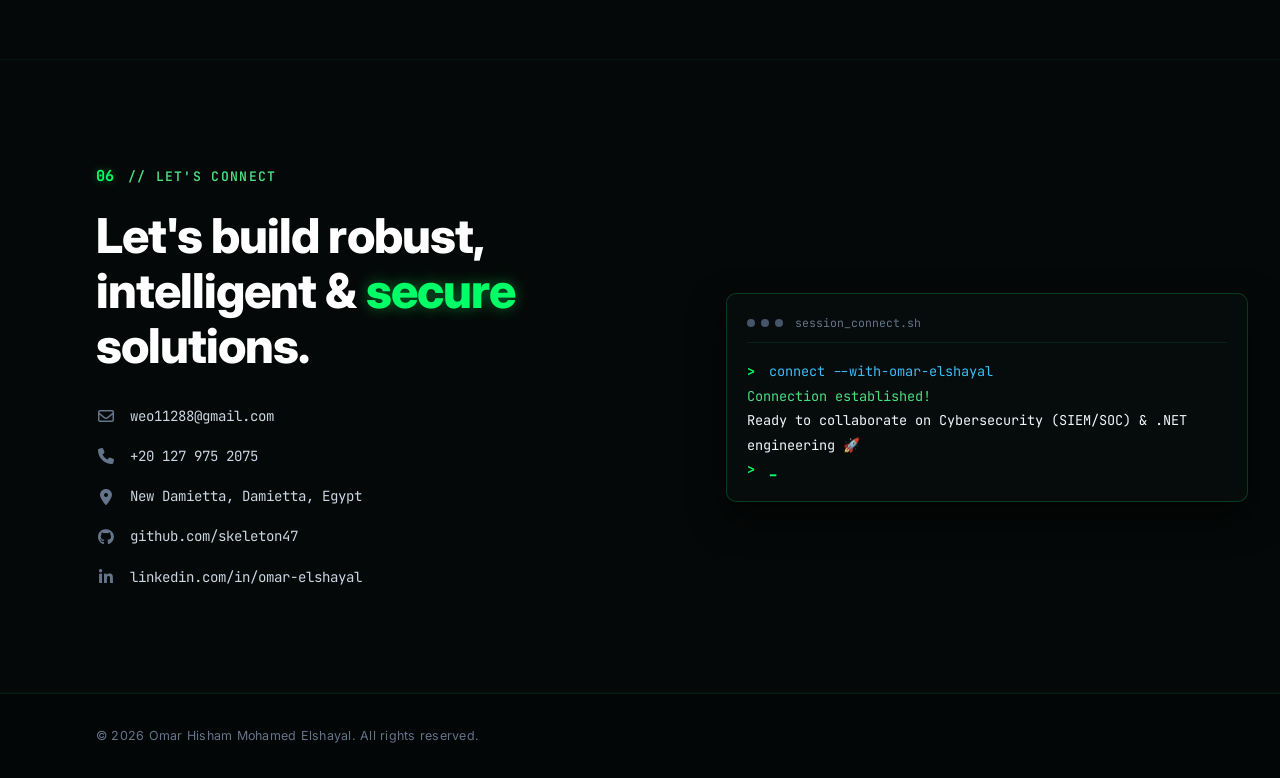
==== commit f6c7c80a: "Add project image support with assets/projects graphics, hyper-realistic enterprise data and sleek c" ====
--- a/index.html
+++ b/index.html
@@ -11,8 +11,9 @@
     <!-- FontAwesome 6 Icons -->
     <link rel="stylesheet" href="https://cdnjs.cloudflare.com/ajax/libs/font-awesome/6.5.1/css/all.min.css">
     <!-- Custom Style -->
-    <link rel="stylesheet" href="style.css?v=16.0">
+    <link rel="stylesheet" href="style.css?v=17.0">
 </head>
+
 
 
 
@@ -525,49 +526,53 @@
             </h2>
 
             <div class="projects-grid">
-                <!-- Project 1: FortiSIEM & Threat Analysis Lab -->
+                <!-- Project 1: FortiSIEM & FortiAnalyzer Suite -->
                 <div class="project-card">
                     <div class="project-preview project-preview-soc">
-                        <div class="preview-hud-header">
-                            <span class="hud-status-chip live-chip"><span class="chip-dot"></span> LIVE SIEM LOGS</span>
-                            <span class="hud-mono-meta">PORT: 443 // 10.0.0.1</span>
-                        </div>
-                        <div class="soc-log-feed">
-                            <div class="soc-log-item">
-                                <span class="log-badge alert-badge"><i class="fa-solid fa-triangle-exclamation"></i> ALERT</span>
-                                <span class="log-text">Brute Force Detected [47 req/s]</span>
-                            </div>
-                            <div class="soc-log-item">
-                                <span class="log-badge ban-badge"><i class="fa-solid fa-ban"></i> AUTO-BAN</span>
-                                <span class="log-text">FortiGate Blocked IP: 198.51.100.24</span>
-                            </div>
-                            <div class="soc-log-item">
-                                <span class="log-badge success-badge"><i class="fa-solid fa-shield-halved"></i> HARDENED</span>
-                                <span class="log-text">15+ Scenarios Mitigated (NTI 2026)</span>
-                            </div>
-                        </div>
-                        <div class="preview-hud-footer">
-                            <span><i class="fa-solid fa-shield-halved text-green"></i> FABRIC: 100% INTACT</span>
-                            <span>LATENCY: 0.8ms</span>
-                        </div>
-                        <div class="cyber-scan-line"></div>
+                        <!-- Project Image / Screenshot with Fallback -->
+                        <img src="assets/projects/fortisiem-soc.svg" class="project-card-img" alt="FortiSIEM &amp; FortiAnalyzer SOC Suite">
+                        <div class="project-hud-overlay">
+                            <div class="preview-hud-header">
+                                <span class="hud-status-chip live-chip"><span class="chip-dot"></span> LIVE SIEM LOGS</span>
+                                <span class="hud-mono-meta">PORT: 443 // 10.0.0.1</span>
+                            </div>
+                            <div class="soc-log-feed">
+                                <div class="soc-log-item">
+                                    <span class="log-badge alert-badge"><i class="fa-solid fa-triangle-exclamation"></i> ALERT</span>
+                                    <span class="log-text">Brute Force Detected [47 req/s]</span>
+                                </div>
+                                <div class="soc-log-item">
+                                    <span class="log-badge ban-badge"><i class="fa-solid fa-ban"></i> AUTO-BAN</span>
+                                    <span class="log-text">FortiGate Blocked IP: 198.51.100.24</span>
+                                </div>
+                                <div class="soc-log-item">
+                                    <span class="log-badge success-badge"><i class="fa-solid fa-shield-halved"></i> HARDENED</span>
+                                    <span class="log-text">15+ Scenarios Mitigated (NTI 2026)</span>
+                                </div>
+                            </div>
+                            <div class="preview-hud-footer">
+                                <span><i class="fa-solid fa-shield-halved text-green"></i> FABRIC: 100% INTACT</span>
+                                <span>LATENCY: 0.8ms</span>
+                            </div>
+                            <div class="cyber-scan-line"></div>
+                        </div>
                     </div>
                     <div class="project-info">
                         <div class="project-badge-top"><i class="fa-solid fa-shield-halved"></i> SIEM &amp; SOC OPERATIONS // NTI 2026</div>
-                        <h3 class="project-title">FortiSIEM &amp; FortiAnalyzer Security Suite</h3>
+                        <h3 class="project-title">FortiSIEM &amp; FortiAnalyzer Enterprise SOC Suite</h3>
                         <p class="project-desc">
-                            Enterprise security operations laboratory configuring FortiSIEM for real-time threat detection and FortiAnalyzer for centralized log management, incident analysis, and network defense.
+                            Enterprise SOC lab configuring FortiSIEM for real-time CEF Syslog correlation and FortiAnalyzer for centralized incident analysis. Hardened against 15+ real-world attack scenarios (SSH brute force, DNS tunneling, privilege escalation) with FortiGate automated quarantine API dispatch.
                         </p>
                         <div class="project-footer">
                             <div class="project-tags">
-                                <span class="tag tag-green"><i class="fa-solid fa-shield-halved"></i> FortiSIEM</span>
+                                <span class="tag tag-green"><i class="fa-solid fa-shield-halved"></i> FortiSIEM 7.2</span>
                                 <span class="tag tag-green"><i class="fa-solid fa-satellite-dish"></i> FortiAnalyzer</span>
                                 <span class="tag"><i class="fa-solid fa-network-wired"></i> Wireshark</span>
                                 <span class="tag"><i class="fa-solid fa-bug"></i> Metasploit</span>
                                 <span class="tag tag-green"><i class="fa-solid fa-award"></i> NTI 2026</span>
                             </div>
                             <div class="project-links-group">
-                                <a href="#contact" class="project-link" title="Contact for Demo">
+                                <a href="#contact" class="project-link" title="Contact for Technical Demo">
                                     <i class="fa-solid fa-shield-halved"></i>
                                 </a>
                             </div>
@@ -578,33 +583,37 @@
                 <!-- Project 2: Acolite AI Freelance Platform -->
                 <div class="project-card">
                     <div class="project-preview project-preview-neural">
-                        <div class="preview-hud-header">
-                            <span class="hud-status-chip ai-chip"><i class="fa-solid fa-wand-magic-sparkles"></i> GEMINI AI RECRUITER</span>
-                            <span class="hud-mono-meta">SEMANTIC MATCH: 98.6%</span>
-                        </div>
-                        <div class="neural-match-preview">
-                            <div class="neural-node-chip left-chip">
-                                <i class="fa-solid fa-code text-purple"></i> .NET 8 API
-                            </div>
-                            <div class="neural-core-orb">
-                                <i class="fa-solid fa-brain"></i>
-                                <div class="neural-pulse-ring"></div>
-                            </div>
-                            <div class="neural-node-chip right-chip">
-                                <i class="fa-brands fa-react text-cyan"></i> React + TS
-                            </div>
-                        </div>
-                        <div class="preview-hud-footer">
-                            <span><i class="fa-solid fa-check text-cyan"></i> VETTED TALENT MATCHED</span>
-                            <span><i class="fa-solid fa-bolt text-green"></i> SIGNALR REAL-TIME</span>
-                        </div>
-                        <div class="cyber-scan-line"></div>
+                        <!-- Project Image / Screenshot with Fallback -->
+                        <img src="assets/projects/acolite-ai.svg" class="project-card-img" alt="Acolite AI Freelance Platform">
+                        <div class="project-hud-overlay">
+                            <div class="preview-hud-header">
+                                <span class="hud-status-chip ai-chip"><i class="fa-solid fa-wand-magic-sparkles"></i> GEMINI AI RECRUITER</span>
+                                <span class="hud-mono-meta">SEMANTIC MATCH: 98.6%</span>
+                            </div>
+                            <div class="neural-match-preview">
+                                <div class="neural-node-chip left-chip">
+                                    <i class="fa-solid fa-code text-purple"></i> .NET 8 API
+                                </div>
+                                <div class="neural-core-orb">
+                                    <i class="fa-solid fa-brain"></i>
+                                    <div class="neural-pulse-ring"></div>
+                                </div>
+                                <div class="neural-node-chip right-chip">
+                                    <i class="fa-brands fa-react text-cyan"></i> React + TS
+                                </div>
+                            </div>
+                            <div class="preview-hud-footer">
+                                <span><i class="fa-solid fa-check text-cyan"></i> VETTED TALENT MATCHED</span>
+                                <span><i class="fa-solid fa-bolt text-green"></i> SIGNALR REAL-TIME</span>
+                            </div>
+                            <div class="cyber-scan-line"></div>
+                        </div>
                     </div>
                     <div class="project-info">
-                        <div class="project-badge-top"><i class="fa-solid fa-brain"></i> FULL-STACK &amp; AI PLATFORM</div>
+                        <div class="project-badge-top"><i class="fa-solid fa-brain"></i> FULL-STACK &amp; AI RECRUITMENT PLATFORM</div>
                         <h3 class="project-title">Acolite — AI-Powered Freelance Platform</h3>
                         <p class="project-desc">
-                            End-to-end freelance marketplace connecting startups with vetted engineers. Built with ASP.NET Core 8 Web API, React 18, TypeScript, Google Gemini AI recruiter, and SignalR real-time chat with strict JWT security.
+                            High-concurrency freelance recruitment platform integrating Google Gemini 1.5 Pro for automated CV semantic matching and skill gap scoring. Engineered on ASP.NET Core 8 Web API, React 18, TypeScript, and SignalR for sub-10ms real-time chat with JWT RS256 token rotation.
                         </p>
                         <div class="project-footer">
                             <div class="project-tags">
@@ -630,33 +639,37 @@
                 <!-- Project 3: MvcTask -->
                 <div class="project-card">
                     <div class="project-preview project-preview-arch">
-                        <div class="preview-hud-header">
-                            <span class="hud-status-chip arch-chip"><i class="fa-solid fa-layer-group"></i> CLEAN ARCHITECTURE</span>
-                            <span class="hud-mono-meta">.NET 9 // RESILIENT</span>
-                        </div>
-                        <div class="arch-tiers-preview">
-                            <div class="arch-tier-pill"><i class="fa-solid fa-window-maximize"></i> UI &amp; MVC Controllers</div>
-                            <div class="arch-arrow-flow"><i class="fa-solid fa-arrow-down-long"></i> Service Layer &amp; DTOs <i class="fa-solid fa-arrow-down-long"></i></div>
-                            <div class="arch-tier-pill highlight"><i class="fa-solid fa-database"></i> EF Core Repo &amp; SQL Server</div>
-                        </div>
-                        <div class="preview-hud-footer">
-                            <span><i class="fa-solid fa-check text-green"></i> DI RESOLUTION: 100%</span>
-                            <span>SQL RETRY: ACTIVE</span>
-                        </div>
-                        <div class="cyber-scan-line"></div>
+                        <!-- Project Image / Screenshot with Fallback -->
+                        <img src="assets/projects/mvctask-arch.svg" class="project-card-img" alt="MvcTask Multi-Tier System">
+                        <div class="project-hud-overlay">
+                            <div class="preview-hud-header">
+                                <span class="hud-status-chip arch-chip"><i class="fa-solid fa-layer-group"></i> CLEAN ARCHITECTURE</span>
+                                <span class="hud-mono-meta">.NET 9 // RESILIENT</span>
+                            </div>
+                            <div class="arch-tiers-preview">
+                                <div class="arch-tier-pill"><i class="fa-solid fa-window-maximize"></i> UI &amp; MVC Controllers</div>
+                                <div class="arch-arrow-flow"><i class="fa-solid fa-arrow-down-long"></i> Service Layer &amp; DTOs <i class="fa-solid fa-arrow-down-long"></i></div>
+                                <div class="arch-tier-pill highlight"><i class="fa-solid fa-database"></i> EF Core Repo &amp; SQL Server</div>
+                            </div>
+                            <div class="preview-hud-footer">
+                                <span><i class="fa-solid fa-check text-green"></i> DI RESOLUTION: 100%</span>
+                                <span>SQL RETRY: ACTIVE</span>
+                            </div>
+                            <div class="cyber-scan-line"></div>
+                        </div>
                     </div>
                     <div class="project-info">
-                        <div class="project-badge-top"><i class="fa-solid fa-layer-group"></i> ASP.NET CORE MVC</div>
+                        <div class="project-badge-top"><i class="fa-solid fa-layer-group"></i> CLEAN ARCHITECTURE // ASP.NET CORE 9</div>
                         <h3 class="project-title">MvcTask — Multi-Tier Management System</h3>
                         <p class="project-desc">
-                            Modular multi-tier web application designed to manage academic departments, instructors, and courses with Service Layer pattern, repository abstractions, Dependency Injection, and SQL Server retry resilience.
+                            Multi-tier enterprise management application built on ASP.NET Core 9 MVC following Clean Architecture. Features generic Repository abstractions, Unit of Work transaction boundaries, AutoMapper DTOs, Dependency Injection, and SQL Server transient fault resilience with Polly retries.
                         </p>
                         <div class="project-footer">
                             <div class="project-tags">
                                 <span class="tag tag-purple"><i class="fa-solid fa-code"></i> C#</span>
                                 <span class="tag tag-purple"><i class="fa-solid fa-gear"></i> .NET 9</span>
                                 <span class="tag"><i class="fa-solid fa-window-restore"></i> ASP.NET Core MVC</span>
-                                <span class="tag"><i class="fa-solid fa-cube"></i> EF Core</span>
+                                <span class="tag"><i class="fa-solid fa-cube"></i> EF Core 9</span>
                                 <span class="tag tag-green"><i class="fa-solid fa-database"></i> SQL Server</span>
                             </div>
                             <div class="project-links-group">
@@ -669,26 +682,16 @@
                 </div>
             </div>
 
-            <!-- Interactive CTA to Full Projects Archive Page -->
+            <!-- Compact & Sleek Cyber CTA Button to Full Archive -->
             <div class="projects-cta-container">
-                <a href="projects.html" class="projects-more-btn" title="View Full Projects Archive">
-                    <div class="btn-left-icon-box">
-                        <i class="fa-solid fa-folder-open"></i>
-                    </div>
-                    <div class="btn-content-group">
-                        <div class="btn-tagline">
-                            <span class="btn-sys-tag">SYS://REPOSITORY_INDEX</span>
-                            <span class="btn-badge-counter"><span class="chip-dot"></span> 10+ REPOSITORIES</span>
-                        </div>
-                        <h3 class="btn-main-heading">EXPLORE FULL PROJECTS &amp; SECURITY LABS ARCHIVE</h3>
-                        <p class="btn-sub-highlights">Fortinet SOC Labs • Gemini AI Platforms • .NET Microservices • ICPC 2,500+ Algorithms</p>
-                    </div>
-                    <div class="btn-action-arrow-box">
-                        <span>OPEN ARCHIVE</span>
-                        <i class="fa-solid fa-arrow-right-long"></i>
-                    </div>
+                <a href="projects.html" class="projects-more-btn-compact" title="View Full Projects Archive">
+                    <i class="fa-solid fa-folder-open text-green"></i>
+                    <span>EXPLORE ALL ARCHIVE REPOSITORIES</span>
+                    <span class="compact-counter-badge">10+</span>
+                    <i class="fa-solid fa-arrow-right-long arrow-icon"></i>
                 </a>
             </div>
+
 
 
 
@@ -1025,7 +1028,7 @@
 
 
     <!-- Script File -->
-    <script src="script.js?v=16.0"></script>
+    <script src="script.js?v=17.0"></script>
 </body>
 </html>
 
@@ -1048,3 +1051,4 @@
 
 
 
+
--- a/style.css
+++ b/style.css
@@ -1318,15 +1318,38 @@
 }
 
 .project-preview {
-    height: 165px;
+    height: 180px;
     position: relative;
+    overflow: hidden;
+    background: #020708;
+    border-bottom: 1px solid rgba(0, 255, 102, 0.15);
+}
+
+.project-card-img {
+    position: absolute;
+    inset: 0;
+    width: 100%;
+    height: 100%;
+    object-fit: cover;
+    opacity: 0.75;
+    transition: transform 0.45s cubic-bezier(0.16, 1, 0.3, 1), opacity 0.3s ease, filter 0.3s ease;
+}
+
+.project-card:hover .project-card-img {
+    transform: scale(1.06);
+    opacity: 0.92;
+    filter: brightness(1.1);
+}
+
+.project-hud-overlay {
+    position: absolute;
+    inset: 0;
     display: flex;
     flex-direction: column;
     justify-content: space-between;
     padding: 0.85rem 1rem;
-    overflow: hidden;
-    background: #020708;
-    border-bottom: 1px solid rgba(0, 255, 102, 0.15);
+    background: linear-gradient(180deg, rgba(2,7,8,0.72) 0%, rgba(2,7,8,0.3) 50%, rgba(2,7,8,0.88) 100%);
+    z-index: 2;
 }
 
 .project-preview-soc {
@@ -1340,6 +1363,7 @@
 .project-preview-arch {
     background: radial-gradient(circle at 50% 40%, #1f0d2b 0%, #020708 90%);
 }
+
 
 /* Preview HUD Header */
 .preview-hud-header {
@@ -1656,180 +1680,63 @@
     text-shadow: 0 0 10px var(--neon-green);
 }
 
-/* Projects Archive Masterpiece CTA Button */
+/* Projects Archive Compact Sleek CTA Button */
 .projects-cta-container {
-    margin-top: 3rem;
+    margin-top: 2.25rem;
     display: flex;
     justify-content: center;
     width: 100%;
 }
 
-.projects-more-btn {
-    width: 100%;
-    max-width: 960px;
-    display: flex;
-    align-items: center;
-    justify-content: space-between;
-    gap: 1.5rem;
-    background: linear-gradient(135deg, rgba(6, 14, 16, 0.95) 0%, rgba(2, 6, 8, 0.98) 100%);
-    border: 1.5px solid rgba(0, 255, 102, 0.35);
-    border-radius: 14px;
-    padding: 1.25rem 1.75rem;
+.projects-more-btn-compact {
+    display: inline-flex;
+    align-items: center;
+    gap: 0.75rem;
+    background: rgba(6, 14, 16, 0.92);
+    border: 1.5px solid rgba(0, 255, 102, 0.4);
+    padding: 0.7rem 1.6rem;
+    border-radius: 8px;
+    color: #ffffff;
+    font-family: var(--font-code);
+    font-size: 0.8rem;
+    font-weight: 700;
+    letter-spacing: 0.04em;
     text-decoration: none !important;
     transition: var(--transition-smooth);
-    box-shadow: 0 12px 35px rgba(0, 0, 0, 0.6), 0 0 20px rgba(0, 255, 102, 0.12), inset 0 0 15px rgba(0, 255, 102, 0.05);
+    box-shadow: 0 6px 20px rgba(0, 0, 0, 0.4), 0 0 15px rgba(0, 255, 102, 0.12);
     position: relative;
     overflow: hidden;
 }
 
-.projects-more-btn::before {
-    content: '';
-    position: absolute;
-    top: 0;
-    left: -100%;
-    width: 60%;
-    height: 100%;
-    background: linear-gradient(90deg, transparent, rgba(0, 255, 102, 0.15), transparent);
-    transform: skewX(-25deg);
-    transition: 0.75s ease;
-}
-
-.projects-more-btn:hover::before {
-    left: 140%;
-}
-
-.projects-more-btn:hover {
+.projects-more-btn-compact:hover {
+    background: rgba(0, 255, 102, 0.15);
     border-color: var(--neon-green);
-    background: linear-gradient(135deg, rgba(0, 255, 102, 0.08) 0%, rgba(6, 16, 18, 0.98) 100%);
-    box-shadow: 0 16px 45px rgba(0, 0, 0, 0.75), 0 0 35px rgba(0, 255, 102, 0.3), inset 0 0 25px rgba(0, 255, 102, 0.1);
-    transform: translateY(-4px);
-}
-
-.btn-left-icon-box {
-    width: 52px;
-    height: 52px;
-    border-radius: 12px;
-    background: rgba(0, 255, 102, 0.12);
-    border: 1px solid rgba(0, 255, 102, 0.4);
-    display: flex;
-    align-items: center;
-    justify-content: center;
-    font-size: 1.6rem;
-    color: var(--neon-green);
-    flex-shrink: 0;
-    box-shadow: 0 0 15px rgba(0, 255, 102, 0.25);
-    transition: transform 0.3s ease, box-shadow 0.3s ease;
-}
-
-.projects-more-btn:hover .btn-left-icon-box {
-    transform: scale(1.1) rotate(-3deg);
-    box-shadow: 0 0 22px rgba(0, 255, 102, 0.5);
-    background: rgba(0, 255, 102, 0.2);
-}
-
-.btn-content-group {
-    display: flex;
-    flex-direction: column;
-    gap: 0.3rem;
-    flex-grow: 1;
-}
-
-.btn-tagline {
-    display: flex;
-    align-items: center;
-    gap: 0.6rem;
-}
-
-.btn-sys-tag {
-    font-family: var(--font-code);
-    font-size: 0.62rem;
-    color: #64748b;
-    letter-spacing: 0.06em;
-    font-weight: 600;
-}
-
-.btn-badge-counter {
-    font-family: var(--font-code);
-    font-size: 0.64rem;
-    font-weight: 700;
-    color: var(--neon-green);
-    background: rgba(0, 255, 102, 0.12);
-    border: 1px solid rgba(0, 255, 102, 0.35);
+    color: var(--neon-green);
+    box-shadow: 0 8px 25px rgba(0, 0, 0, 0.6), 0 0 25px rgba(0, 255, 102, 0.35);
+    transform: translateY(-2px);
+}
+
+.compact-counter-badge {
+    background: var(--neon-green);
+    color: #020708;
+    font-size: 0.68rem;
+    font-weight: 800;
     padding: 0.15rem 0.5rem;
     border-radius: 4px;
-    display: inline-flex;
-    align-items: center;
-    gap: 0.35rem;
-    letter-spacing: 0.04em;
-}
-
-.btn-main-heading {
-    font-family: var(--font-heading);
-    font-size: 1.15rem;
-    font-weight: 800;
-    color: #ffffff;
-    letter-spacing: -0.01em;
-    margin: 0;
-    transition: color 0.2s ease;
-}
-
-.projects-more-btn:hover .btn-main-heading {
-    color: var(--neon-green);
-    text-shadow: 0 0 15px rgba(0, 255, 102, 0.4);
-}
-
-.btn-sub-highlights {
-    font-family: var(--font-code);
-    font-size: 0.72rem;
-    color: #94a3b8;
-    margin: 0;
-    line-height: 1.4;
-}
-
-.btn-action-arrow-box {
-    display: flex;
-    align-items: center;
-    gap: 0.6rem;
-    font-family: var(--font-code);
-    font-size: 0.76rem;
-    font-weight: 700;
-    color: var(--neon-green);
-    background: rgba(0, 255, 102, 0.1);
-    border: 1px solid rgba(0, 255, 102, 0.35);
-    padding: 0.55rem 1.1rem;
-    border-radius: 8px;
-    white-space: nowrap;
-    flex-shrink: 0;
-    transition: var(--transition-smooth);
-}
-
-.projects-more-btn:hover .btn-action-arrow-box {
-    background: var(--neon-green);
-    color: #020708;
-    box-shadow: 0 0 15px rgba(0, 255, 102, 0.45);
+    box-shadow: 0 0 8px rgba(0, 255, 102, 0.4);
+    letter-spacing: 0.02em;
+}
+
+.projects-more-btn-compact .arrow-icon {
+    font-size: 0.9rem;
+    color: var(--neon-green);
+    transition: transform 0.25s ease;
+}
+
+.projects-more-btn-compact:hover .arrow-icon {
     transform: translateX(4px);
 }
 
-.btn-action-arrow-box i {
-    transition: transform 0.25s ease;
-}
-
-.projects-more-btn:hover .btn-action-arrow-box i {
-    transform: translateX(3px);
-}
-
-@media (max-width: 768px) {
-    .projects-more-btn {
-        flex-direction: column;
-        align-items: flex-start;
-        gap: 1rem;
-        padding: 1.25rem;
-    }
-    .btn-action-arrow-box {
-        width: 100%;
-        justify-content: center;
-    }
-}
 
 
 
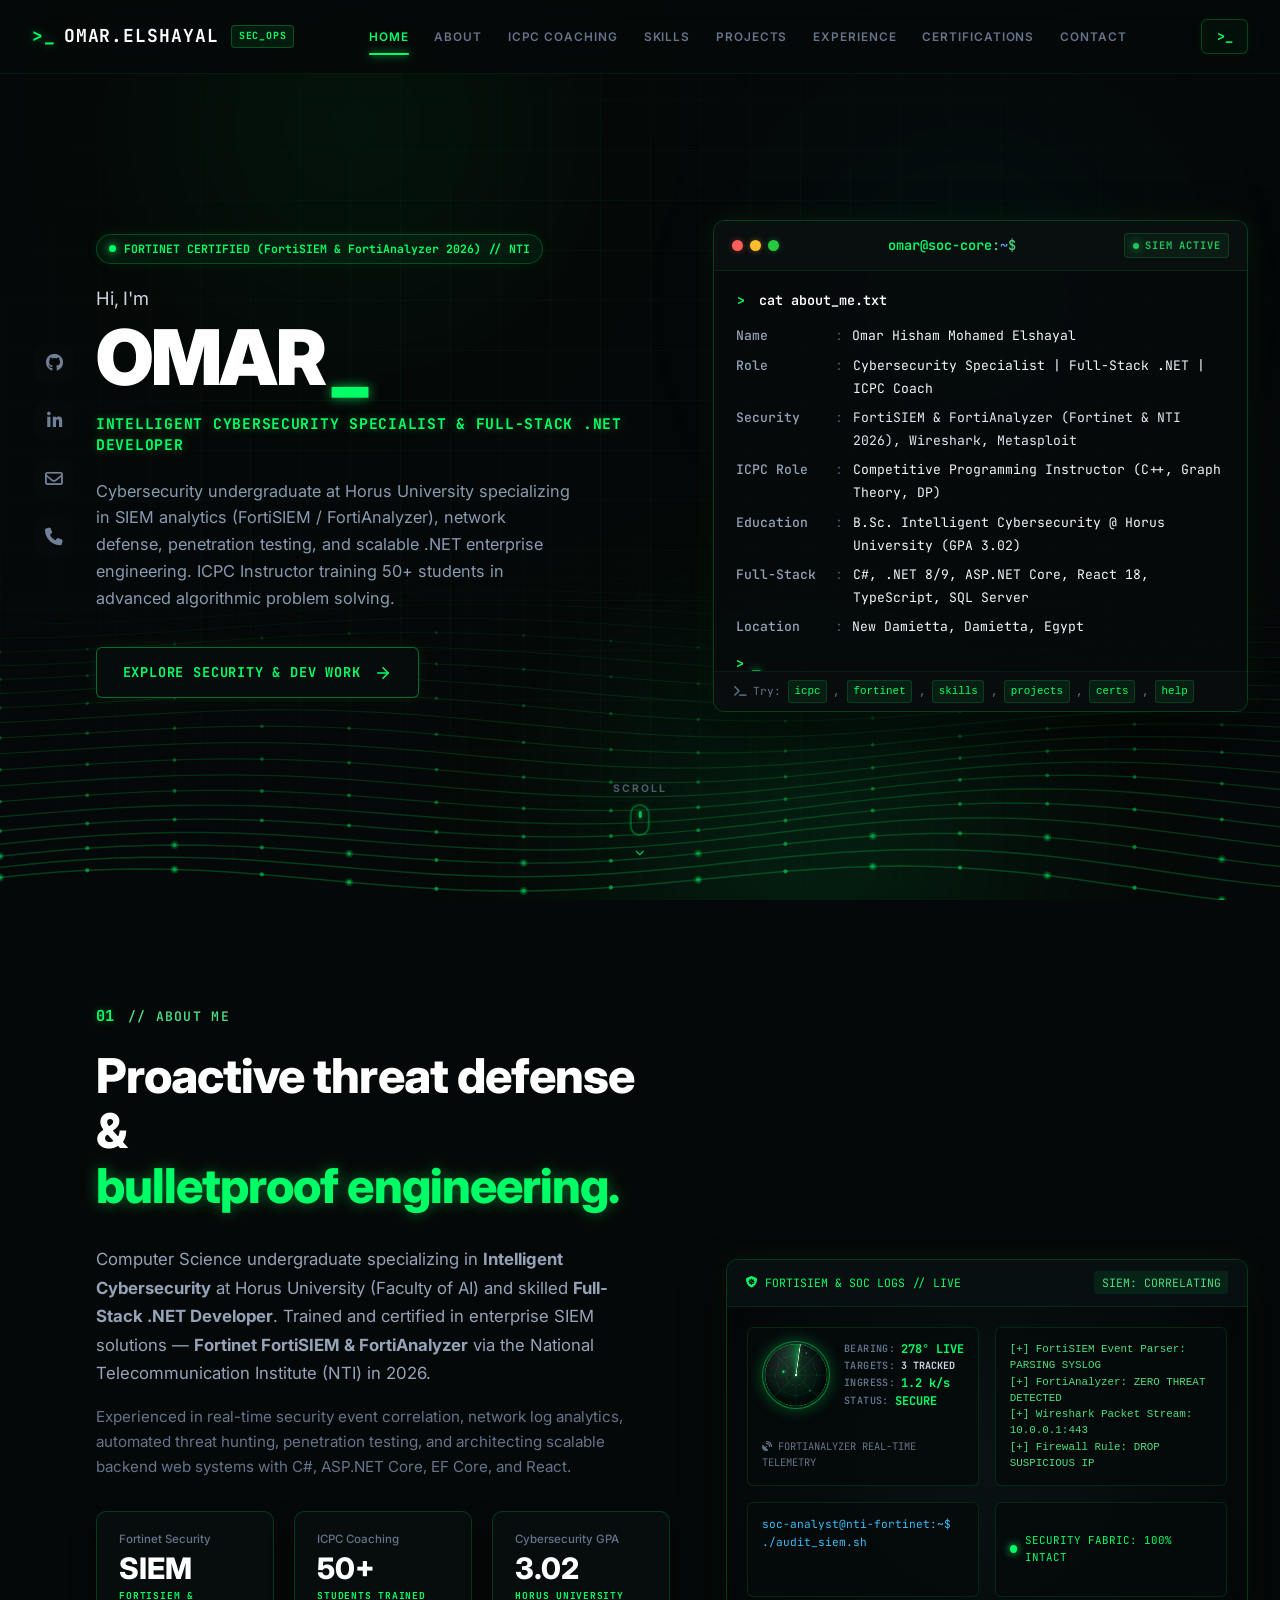
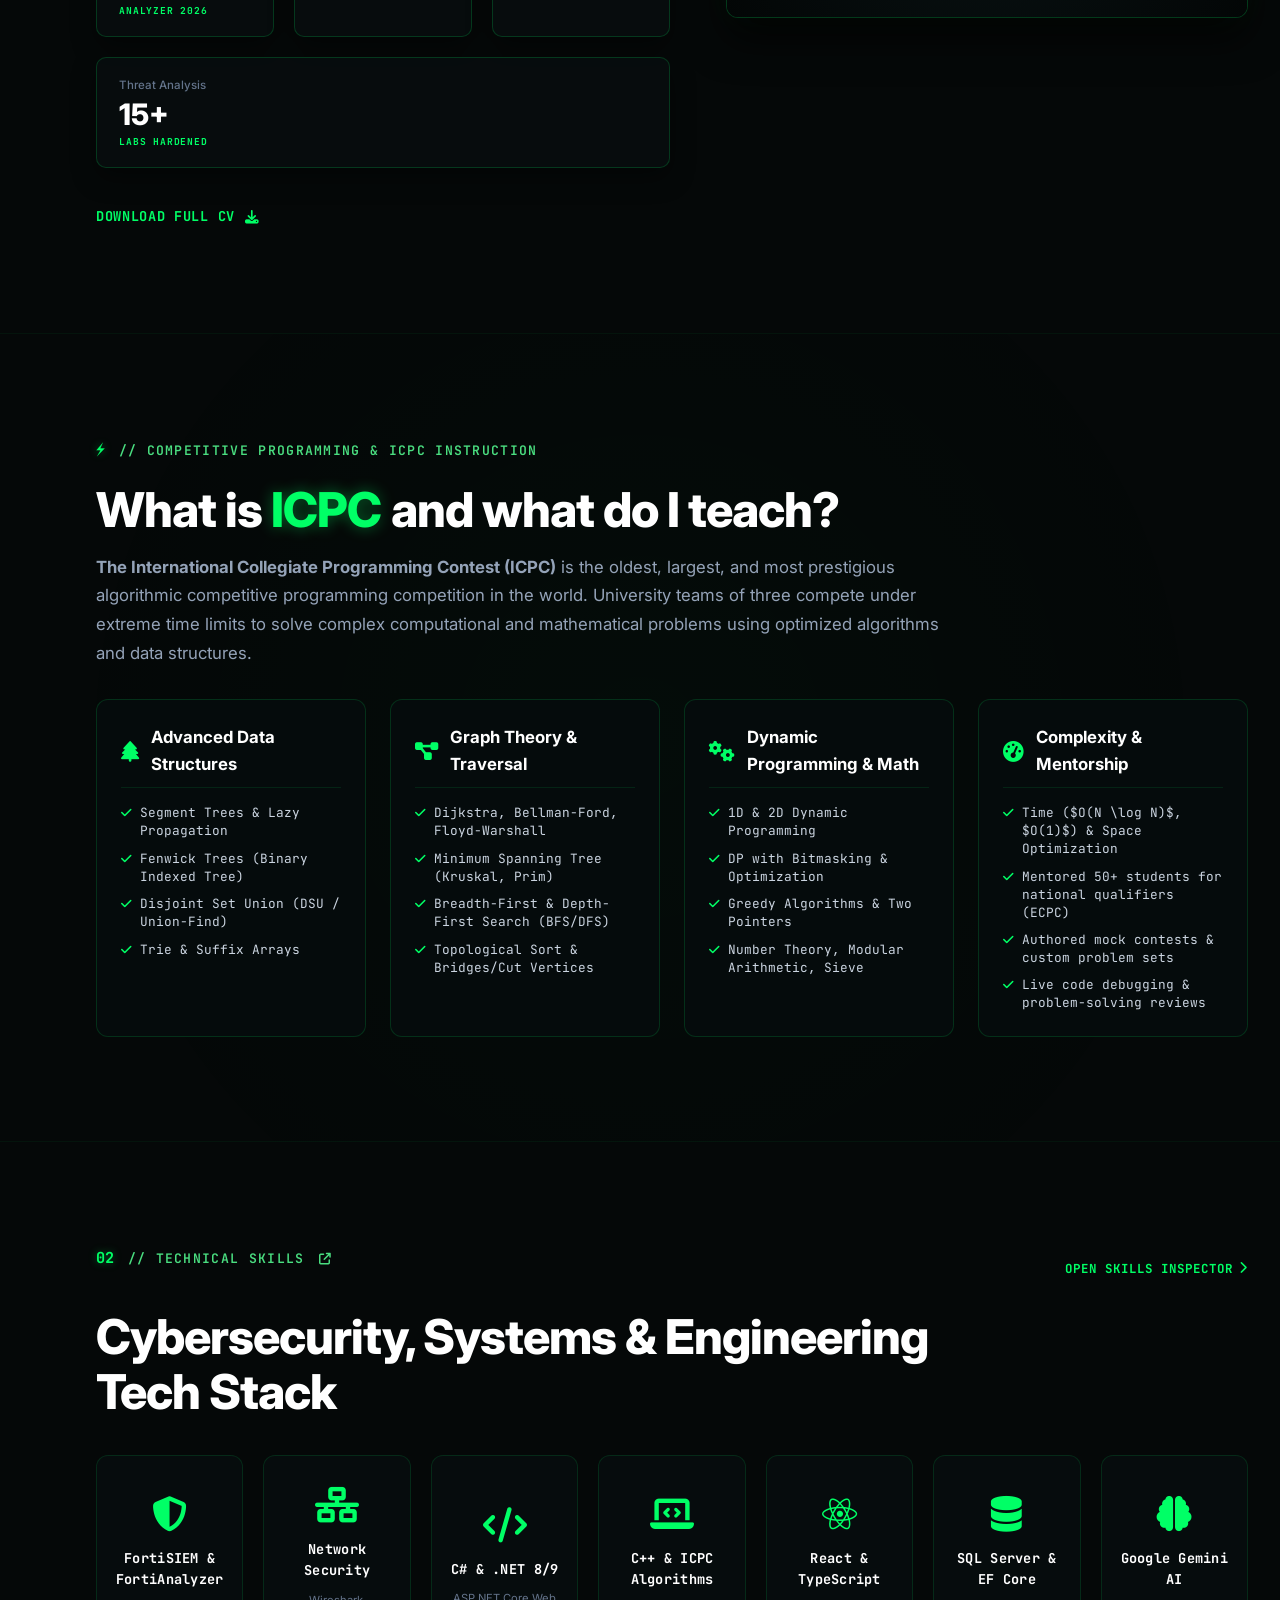
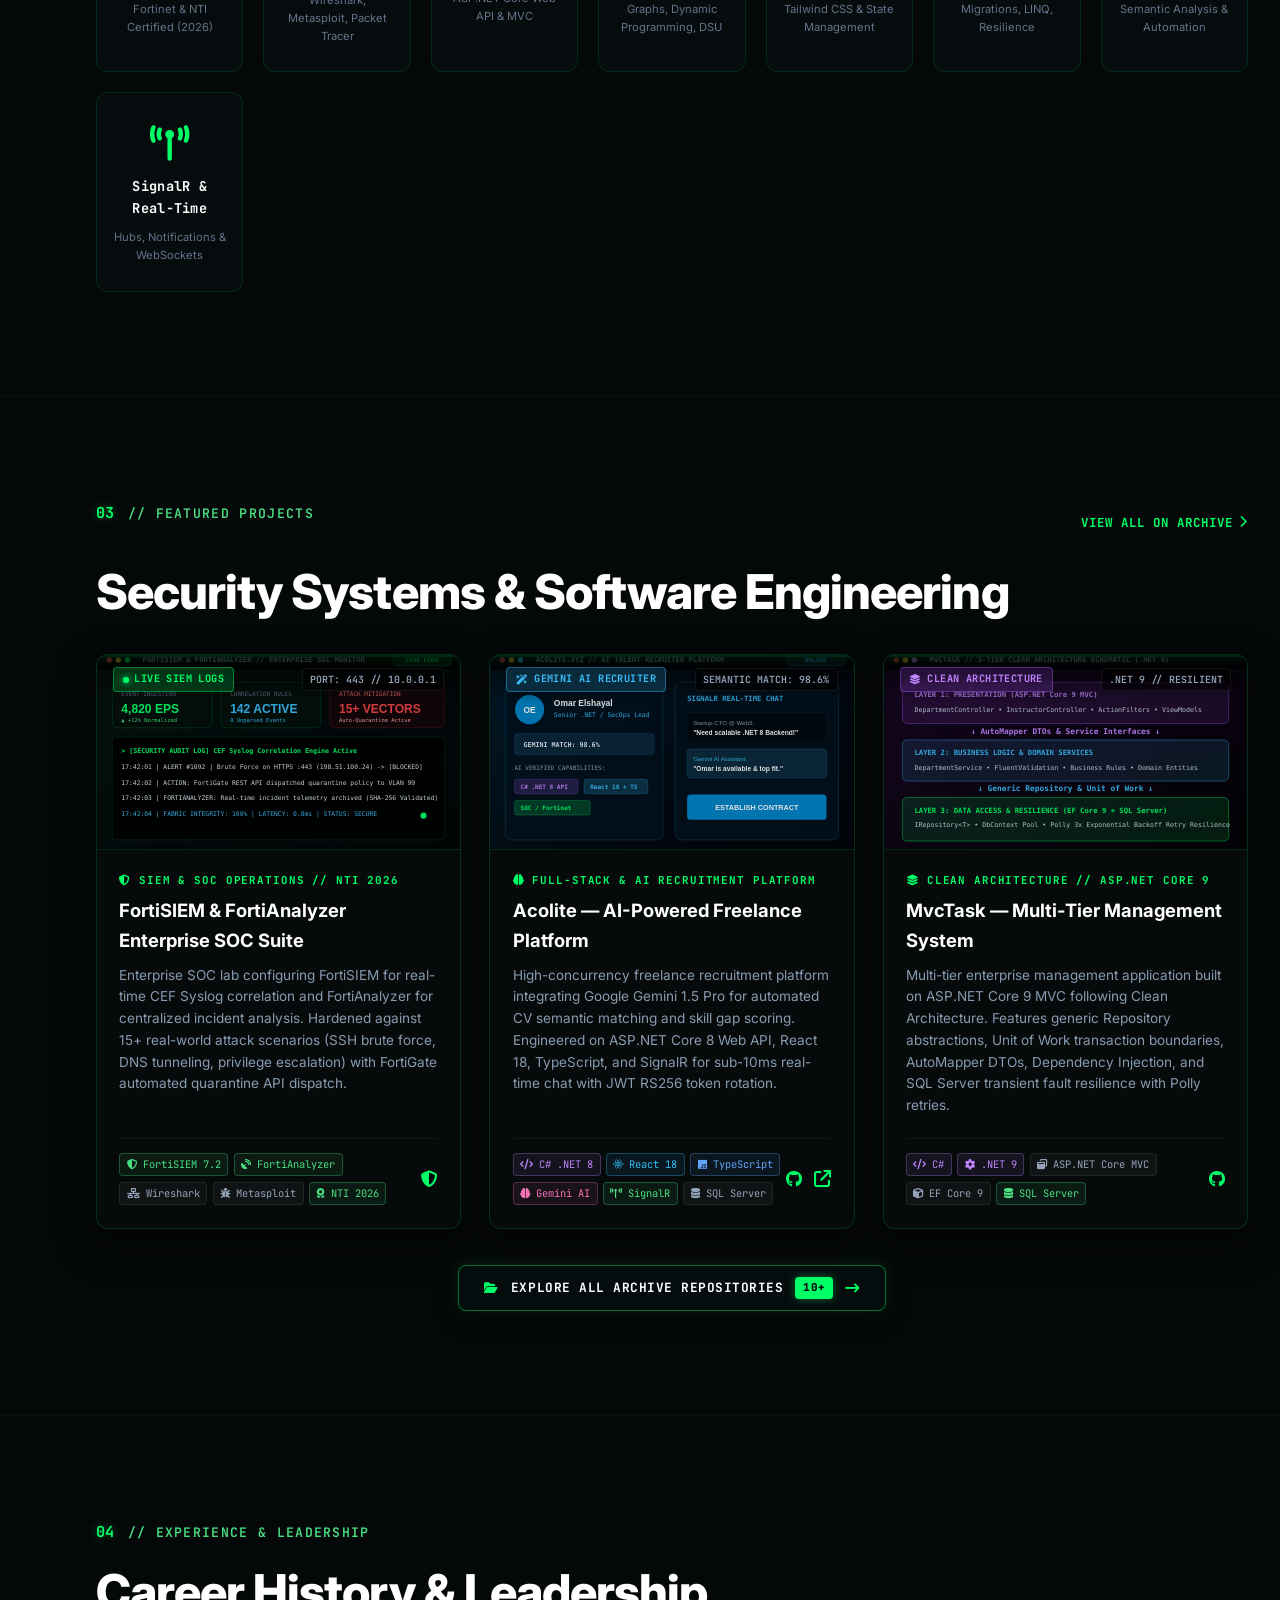
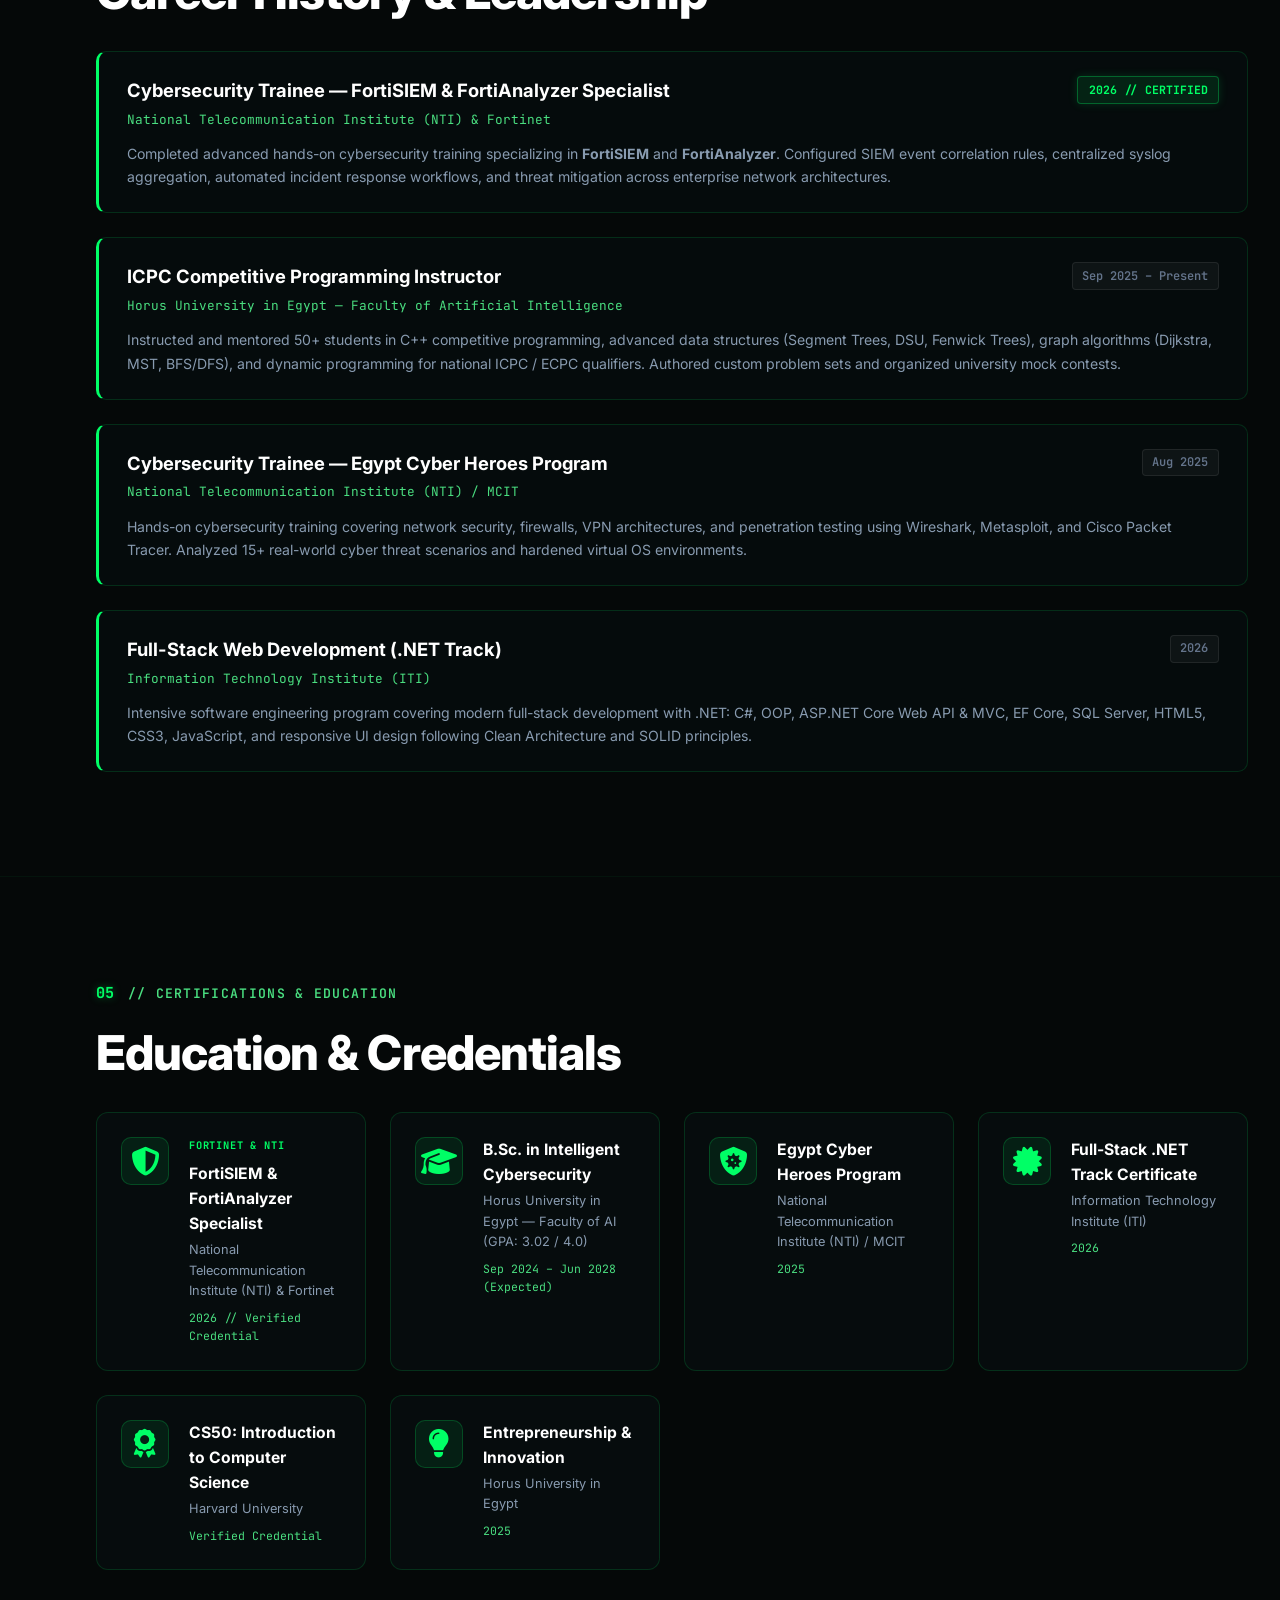
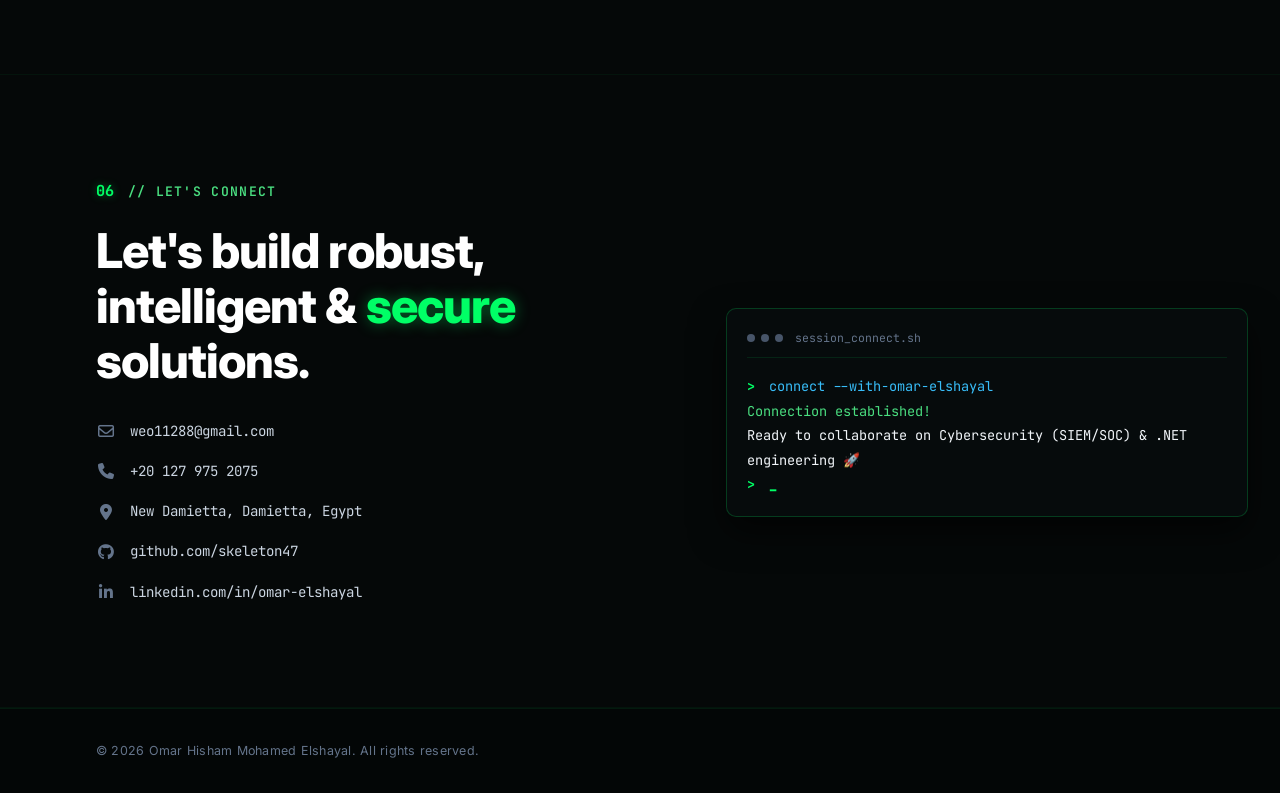
==== commit 85238863: "Eliminate text collisions by streamlining project card image previews, enhance visual organization a" ====
--- a/index.html
+++ b/index.html
@@ -11,8 +11,9 @@
     <!-- FontAwesome 6 Icons -->
     <link rel="stylesheet" href="https://cdnjs.cloudflare.com/ajax/libs/font-awesome/6.5.1/css/all.min.css">
     <!-- Custom Style -->
-    <link rel="stylesheet" href="style.css?v=17.0">
+    <link rel="stylesheet" href="style.css?v=18.0">
 </head>
+
 
 
 
@@ -528,34 +529,14 @@
             <div class="projects-grid">
                 <!-- Project 1: FortiSIEM & FortiAnalyzer Suite -->
                 <div class="project-card">
-                    <div class="project-preview project-preview-soc">
+                    <div class="project-preview">
                         <!-- Project Image / Screenshot with Fallback -->
                         <img src="assets/projects/fortisiem-soc.svg" class="project-card-img" alt="FortiSIEM &amp; FortiAnalyzer SOC Suite">
-                        <div class="project-hud-overlay">
-                            <div class="preview-hud-header">
-                                <span class="hud-status-chip live-chip"><span class="chip-dot"></span> LIVE SIEM LOGS</span>
-                                <span class="hud-mono-meta">PORT: 443 // 10.0.0.1</span>
-                            </div>
-                            <div class="soc-log-feed">
-                                <div class="soc-log-item">
-                                    <span class="log-badge alert-badge"><i class="fa-solid fa-triangle-exclamation"></i> ALERT</span>
-                                    <span class="log-text">Brute Force Detected [47 req/s]</span>
-                                </div>
-                                <div class="soc-log-item">
-                                    <span class="log-badge ban-badge"><i class="fa-solid fa-ban"></i> AUTO-BAN</span>
-                                    <span class="log-text">FortiGate Blocked IP: 198.51.100.24</span>
-                                </div>
-                                <div class="soc-log-item">
-                                    <span class="log-badge success-badge"><i class="fa-solid fa-shield-halved"></i> HARDENED</span>
-                                    <span class="log-text">15+ Scenarios Mitigated (NTI 2026)</span>
-                                </div>
-                            </div>
-                            <div class="preview-hud-footer">
-                                <span><i class="fa-solid fa-shield-halved text-green"></i> FABRIC: 100% INTACT</span>
-                                <span>LATENCY: 0.8ms</span>
-                            </div>
-                            <div class="cyber-scan-line"></div>
-                        </div>
+                        <div class="project-hud-bar">
+                            <span class="hud-status-chip live-chip"><span class="chip-dot"></span> LIVE SIEM LOGS</span>
+                            <span class="hud-mono-meta">PORT: 443 // 10.0.0.1</span>
+                        </div>
+                        <div class="cyber-scan-line"></div>
                     </div>
                     <div class="project-info">
                         <div class="project-badge-top"><i class="fa-solid fa-shield-halved"></i> SIEM &amp; SOC OPERATIONS // NTI 2026</div>
@@ -582,32 +563,14 @@
 
                 <!-- Project 2: Acolite AI Freelance Platform -->
                 <div class="project-card">
-                    <div class="project-preview project-preview-neural">
+                    <div class="project-preview">
                         <!-- Project Image / Screenshot with Fallback -->
                         <img src="assets/projects/acolite-ai.svg" class="project-card-img" alt="Acolite AI Freelance Platform">
-                        <div class="project-hud-overlay">
-                            <div class="preview-hud-header">
-                                <span class="hud-status-chip ai-chip"><i class="fa-solid fa-wand-magic-sparkles"></i> GEMINI AI RECRUITER</span>
-                                <span class="hud-mono-meta">SEMANTIC MATCH: 98.6%</span>
-                            </div>
-                            <div class="neural-match-preview">
-                                <div class="neural-node-chip left-chip">
-                                    <i class="fa-solid fa-code text-purple"></i> .NET 8 API
-                                </div>
-                                <div class="neural-core-orb">
-                                    <i class="fa-solid fa-brain"></i>
-                                    <div class="neural-pulse-ring"></div>
-                                </div>
-                                <div class="neural-node-chip right-chip">
-                                    <i class="fa-brands fa-react text-cyan"></i> React + TS
-                                </div>
-                            </div>
-                            <div class="preview-hud-footer">
-                                <span><i class="fa-solid fa-check text-cyan"></i> VETTED TALENT MATCHED</span>
-                                <span><i class="fa-solid fa-bolt text-green"></i> SIGNALR REAL-TIME</span>
-                            </div>
-                            <div class="cyber-scan-line"></div>
-                        </div>
+                        <div class="project-hud-bar">
+                            <span class="hud-status-chip ai-chip"><i class="fa-solid fa-wand-magic-sparkles"></i> GEMINI AI RECRUITER</span>
+                            <span class="hud-mono-meta">SEMANTIC MATCH: 98.6%</span>
+                        </div>
+                        <div class="cyber-scan-line"></div>
                     </div>
                     <div class="project-info">
                         <div class="project-badge-top"><i class="fa-solid fa-brain"></i> FULL-STACK &amp; AI RECRUITMENT PLATFORM</div>
@@ -638,25 +601,14 @@
 
                 <!-- Project 3: MvcTask -->
                 <div class="project-card">
-                    <div class="project-preview project-preview-arch">
+                    <div class="project-preview">
                         <!-- Project Image / Screenshot with Fallback -->
                         <img src="assets/projects/mvctask-arch.svg" class="project-card-img" alt="MvcTask Multi-Tier System">
-                        <div class="project-hud-overlay">
-                            <div class="preview-hud-header">
-                                <span class="hud-status-chip arch-chip"><i class="fa-solid fa-layer-group"></i> CLEAN ARCHITECTURE</span>
-                                <span class="hud-mono-meta">.NET 9 // RESILIENT</span>
-                            </div>
-                            <div class="arch-tiers-preview">
-                                <div class="arch-tier-pill"><i class="fa-solid fa-window-maximize"></i> UI &amp; MVC Controllers</div>
-                                <div class="arch-arrow-flow"><i class="fa-solid fa-arrow-down-long"></i> Service Layer &amp; DTOs <i class="fa-solid fa-arrow-down-long"></i></div>
-                                <div class="arch-tier-pill highlight"><i class="fa-solid fa-database"></i> EF Core Repo &amp; SQL Server</div>
-                            </div>
-                            <div class="preview-hud-footer">
-                                <span><i class="fa-solid fa-check text-green"></i> DI RESOLUTION: 100%</span>
-                                <span>SQL RETRY: ACTIVE</span>
-                            </div>
-                            <div class="cyber-scan-line"></div>
-                        </div>
+                        <div class="project-hud-bar">
+                            <span class="hud-status-chip arch-chip"><i class="fa-solid fa-layer-group"></i> CLEAN ARCHITECTURE</span>
+                            <span class="hud-mono-meta">.NET 9 // RESILIENT</span>
+                        </div>
+                        <div class="cyber-scan-line"></div>
                     </div>
                     <div class="project-info">
                         <div class="project-badge-top"><i class="fa-solid fa-layer-group"></i> CLEAN ARCHITECTURE // ASP.NET CORE 9</div>
@@ -681,6 +633,7 @@
                     </div>
                 </div>
             </div>
+
 
             <!-- Compact & Sleek Cyber CTA Button to Full Archive -->
             <div class="projects-cta-container">
--- a/style.css
+++ b/style.css
@@ -1318,7 +1318,7 @@
 }
 
 .project-preview {
-    height: 180px;
+    height: 195px;
     position: relative;
     overflow: hidden;
     background: #020708;
@@ -1331,64 +1331,46 @@
     width: 100%;
     height: 100%;
     object-fit: cover;
-    opacity: 0.75;
+    opacity: 0.88;
     transition: transform 0.45s cubic-bezier(0.16, 1, 0.3, 1), opacity 0.3s ease, filter 0.3s ease;
 }
 
 .project-card:hover .project-card-img {
-    transform: scale(1.06);
-    opacity: 0.92;
-    filter: brightness(1.1);
-}
-
-.project-hud-overlay {
+    transform: scale(1.05);
+    opacity: 1;
+    filter: brightness(1.08);
+}
+
+.project-hud-bar {
     position: absolute;
-    inset: 0;
-    display: flex;
-    flex-direction: column;
+    top: 0;
+    left: 0;
+    right: 0;
+    display: flex;
     justify-content: space-between;
-    padding: 0.85rem 1rem;
-    background: linear-gradient(180deg, rgba(2,7,8,0.72) 0%, rgba(2,7,8,0.3) 50%, rgba(2,7,8,0.88) 100%);
+    align-items: center;
+    padding: 0.75rem 1rem;
+    background: linear-gradient(180deg, rgba(0, 0, 0, 0.75) 0%, rgba(0, 0, 0, 0) 100%);
     z-index: 2;
 }
 
-.project-preview-soc {
-    background: radial-gradient(circle at 50% 30%, #062a19 0%, #020708 90%);
-}
-
-.project-preview-neural {
-    background: radial-gradient(circle at 50% 40%, #04253a 0%, #020708 90%);
-}
-
-.project-preview-arch {
-    background: radial-gradient(circle at 50% 40%, #1f0d2b 0%, #020708 90%);
-}
-
-
-/* Preview HUD Header */
-.preview-hud-header {
-    display: flex;
-    justify-content: space-between;
-    align-items: center;
-    z-index: 2;
-}
-
 .hud-status-chip {
     font-family: var(--font-code);
-    font-size: 0.62rem;
-    font-weight: 700;
-    padding: 0.2rem 0.5rem;
+    font-size: 0.64rem;
+    font-weight: 700;
+    padding: 0.22rem 0.55rem;
     border-radius: 4px;
     display: inline-flex;
     align-items: center;
     gap: 0.35rem;
     letter-spacing: 0.04em;
+    backdrop-filter: blur(4px);
 }
 
 .live-chip {
-    background: rgba(0, 255, 102, 0.12);
-    color: var(--neon-green);
-    border: 1px solid rgba(0, 255, 102, 0.3);
+    background: rgba(0, 255, 102, 0.18);
+    color: var(--neon-green);
+    border: 1px solid rgba(0, 255, 102, 0.4);
 }
 
 .chip-dot {
@@ -1401,186 +1383,28 @@
 }
 
 .ai-chip {
-    background: rgba(56, 189, 248, 0.12);
+    background: rgba(56, 189, 248, 0.18);
     color: #38bdf8;
-    border: 1px solid rgba(56, 189, 248, 0.35);
+    border: 1px solid rgba(56, 189, 248, 0.4);
 }
 
 .arch-chip {
-    background: rgba(168, 85, 247, 0.12);
+    background: rgba(168, 85, 247, 0.18);
     color: #c084fc;
-    border: 1px solid rgba(168, 85, 247, 0.35);
+    border: 1px solid rgba(168, 85, 247, 0.4);
 }
 
 .hud-mono-meta {
     font-family: var(--font-code);
-    font-size: 0.6rem;
-    color: #64748b;
+    font-size: 0.62rem;
+    color: #94a3b8;
     font-weight: 600;
-}
-
-/* SOC Security Feed */
-.soc-log-feed {
-    display: flex;
-    flex-direction: column;
-    gap: 0.32rem;
-    z-index: 2;
-    margin: 0.2rem 0;
-}
-
-.soc-log-item {
-    display: flex;
-    align-items: center;
-    gap: 0.45rem;
-    font-family: var(--font-code);
-    font-size: 0.65rem;
-    background: rgba(0, 0, 0, 0.45);
-    padding: 0.2rem 0.45rem;
+    background: rgba(0, 0, 0, 0.6);
+    padding: 0.15rem 0.45rem;
     border-radius: 4px;
-    border: 1px solid rgba(255, 255, 255, 0.05);
-}
-
-.log-badge {
-    font-size: 0.58rem;
-    font-weight: 700;
-    padding: 0.1rem 0.35rem;
-    border-radius: 3px;
-    white-space: nowrap;
-    display: inline-flex;
-    align-items: center;
-    gap: 0.25rem;
-}
-
-.alert-badge {
-    background: rgba(239, 68, 68, 0.2);
-    color: #f87171;
-    border: 1px solid rgba(239, 68, 68, 0.4);
-}
-
-.ban-badge {
-    background: rgba(245, 158, 11, 0.2);
-    color: #fbbf24;
-    border: 1px solid rgba(245, 158, 11, 0.4);
-}
-
-.success-badge {
-    background: rgba(0, 255, 102, 0.15);
-    color: var(--neon-green);
-    border: 1px solid rgba(0, 255, 102, 0.35);
-}
-
-.log-text {
-    color: #cbd5e1;
-    font-weight: 500;
-    white-space: nowrap;
-    overflow: hidden;
-    text-overflow: ellipsis;
-}
-
-/* Neural Match Preview */
-.neural-match-preview {
-    display: flex;
-    align-items: center;
-    justify-content: space-around;
-    z-index: 2;
-    margin: 0.3rem 0;
-}
-
-.neural-core-orb {
-    width: 44px;
-    height: 44px;
-    border-radius: 50%;
-    background: radial-gradient(circle, #38bdf8 0%, rgba(2, 40, 60, 0.95) 75%);
-    border: 1.5px solid #38bdf8;
-    display: flex;
-    align-items: center;
-    justify-content: center;
-    color: #ffffff;
-    font-size: 1.25rem;
-    position: relative;
-    box-shadow: 0 0 16px rgba(56, 189, 248, 0.6);
-    animation: neuralOrbPulse 2.4s infinite ease-in-out;
-}
-
-@keyframes neuralOrbPulse {
-    0%, 100% { transform: scale(1); box-shadow: 0 0 14px rgba(56, 189, 248, 0.5); }
-    50% { transform: scale(1.08); box-shadow: 0 0 22px rgba(56, 189, 248, 0.85); }
-}
-
-.neural-pulse-ring {
-    position: absolute;
-    inset: -6px;
-    border: 1px dashed rgba(56, 189, 248, 0.45);
-    border-radius: 50%;
-    animation: radarSpin 5s linear infinite;
-}
-
-.neural-node-chip {
-    font-family: var(--font-code);
-    font-size: 0.64rem;
-    font-weight: 700;
-    padding: 0.25rem 0.55rem;
-    background: rgba(0, 0, 0, 0.6);
-    border: 1px solid rgba(255, 255, 255, 0.12);
-    border-radius: 6px;
-    color: #e2e8f0;
-    display: flex;
-    align-items: center;
-    gap: 0.3rem;
-}
-
-/* Clean Architecture Tiers Preview */
-.arch-tiers-preview {
-    display: flex;
-    flex-direction: column;
-    align-items: center;
-    gap: 0.22rem;
-    z-index: 2;
-    margin: 0.15rem 0;
-}
-
-.arch-tier-pill {
-    font-family: var(--font-code);
-    font-size: 0.64rem;
-    font-weight: 700;
-    padding: 0.2rem 0.75rem;
-    background: rgba(0, 0, 0, 0.55);
-    border: 1px solid rgba(168, 85, 247, 0.35);
-    border-radius: 5px;
-    color: #e2e8f0;
-    display: inline-flex;
-    align-items: center;
-    gap: 0.35rem;
-}
-
-.arch-tier-pill.highlight {
-    border-color: var(--neon-green);
-    color: var(--neon-green);
-    background: rgba(0, 255, 102, 0.08);
-    box-shadow: 0 0 10px rgba(0, 255, 102, 0.15);
-}
-
-.arch-arrow-flow {
-    font-family: var(--font-code);
-    font-size: 0.58rem;
-    color: #94a3b8;
-    display: flex;
-    align-items: center;
-    gap: 0.3rem;
-}
-
-/* Preview HUD Footer */
-.preview-hud-footer {
-    display: flex;
-    justify-content: space-between;
-    align-items: center;
-    font-family: var(--font-code);
-    font-size: 0.58rem;
-    color: #64748b;
-    border-top: 1px dashed rgba(255, 255, 255, 0.08);
-    padding-top: 0.35rem;
-    z-index: 2;
-}
+    border: 1px solid rgba(255, 255, 255, 0.08);
+}
+
 
 .cyber-scan-line {
     position: absolute;
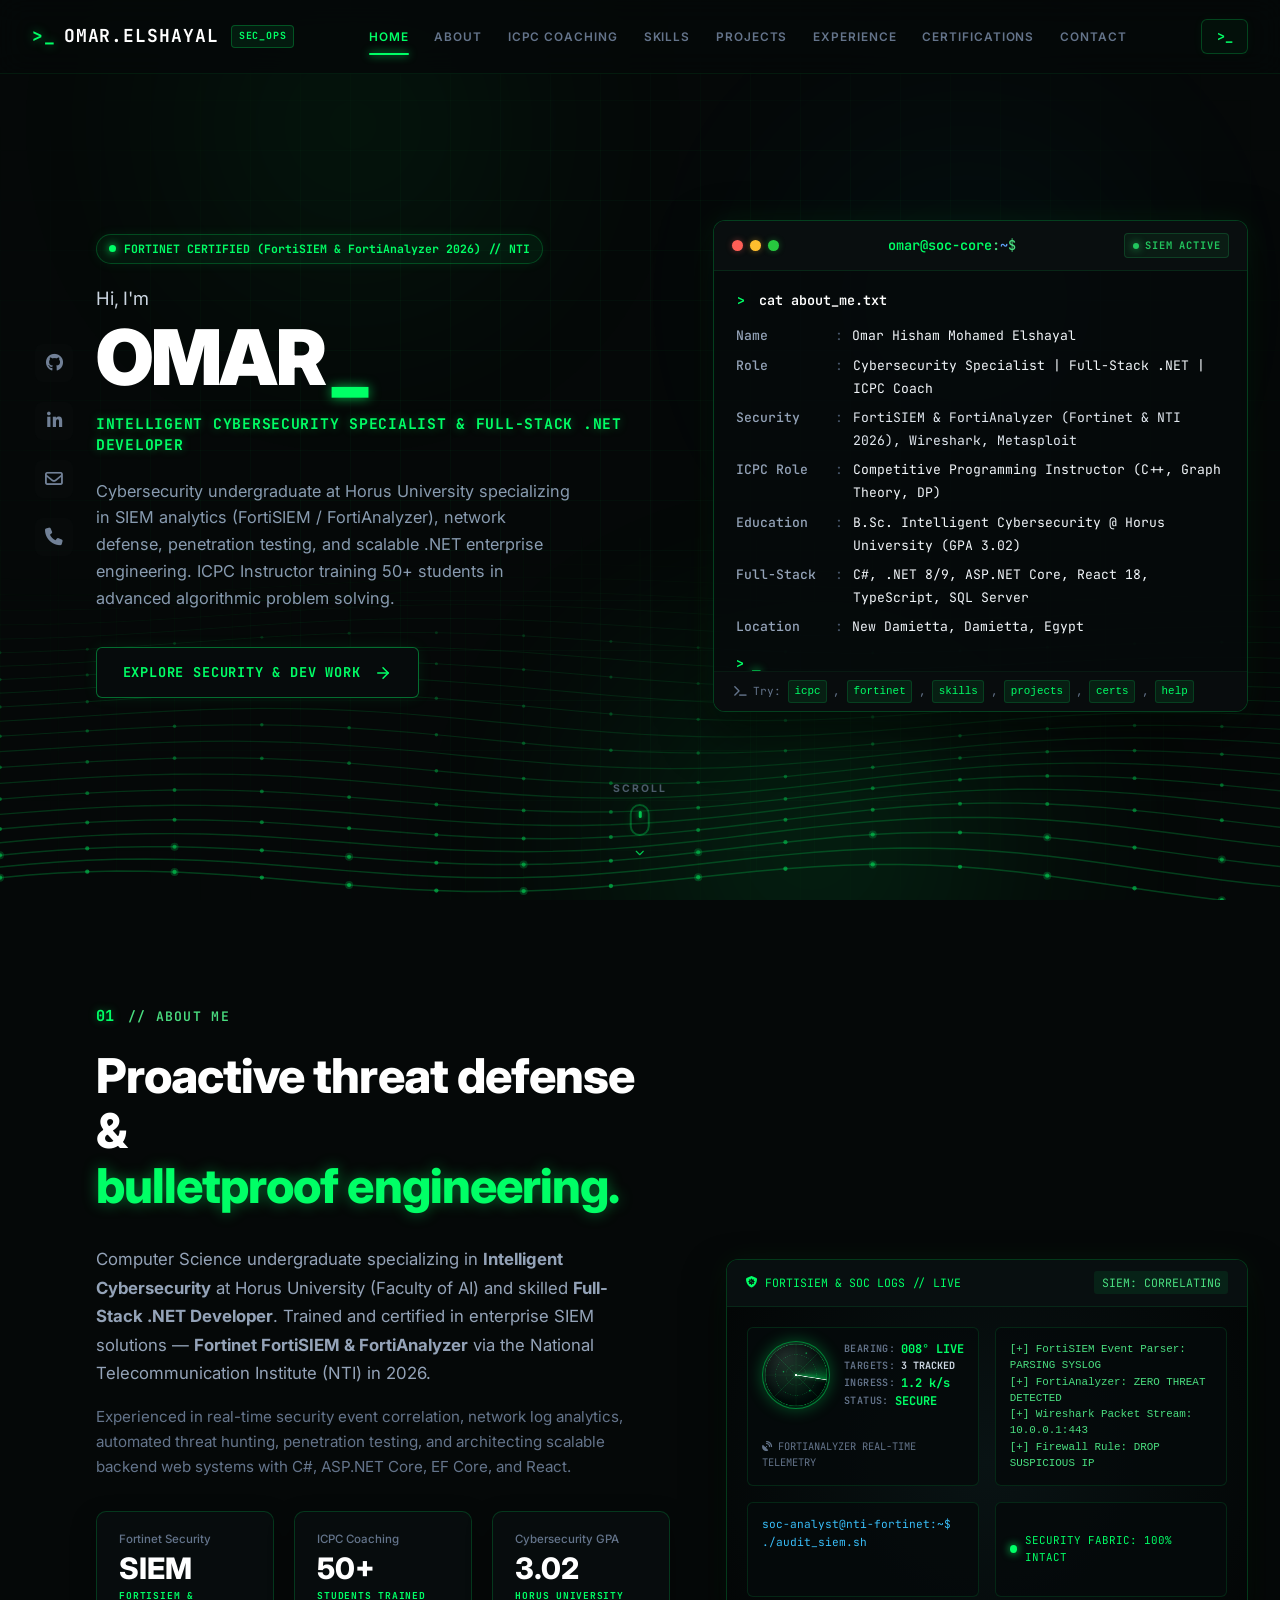
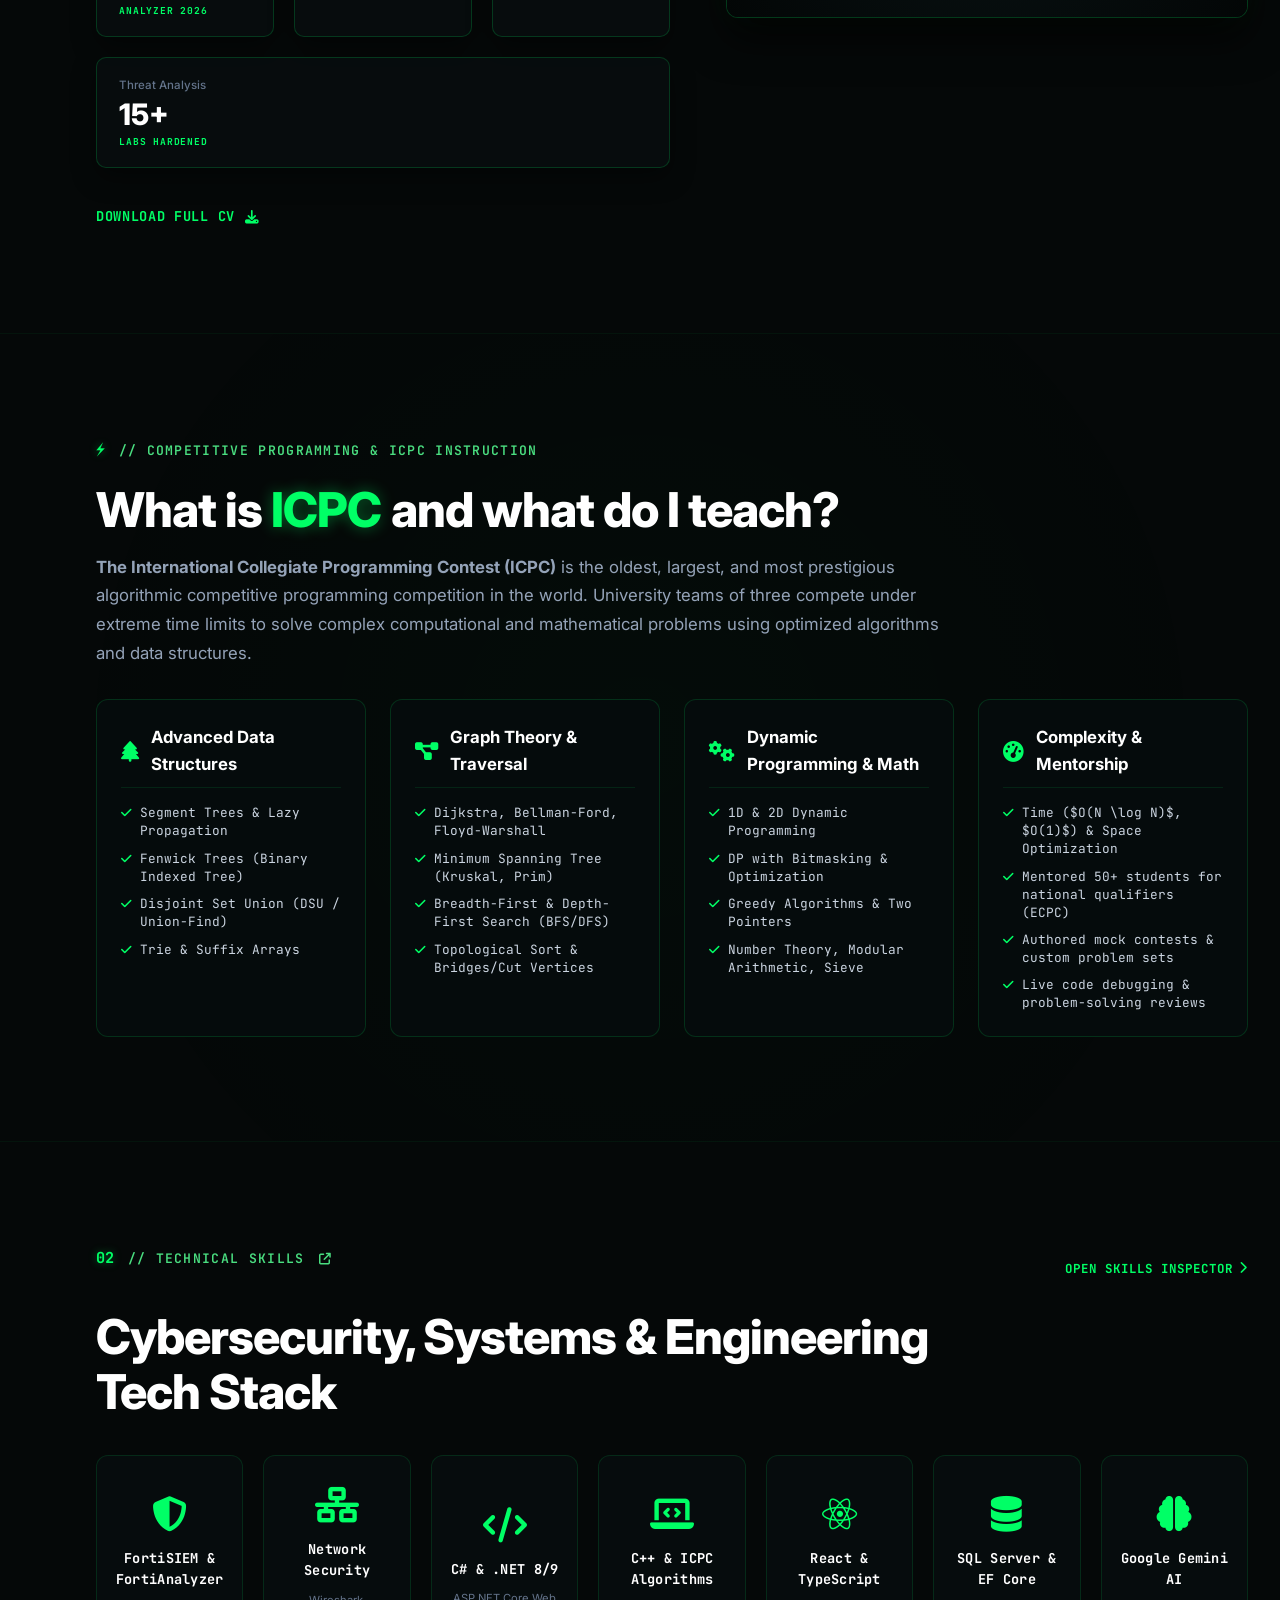
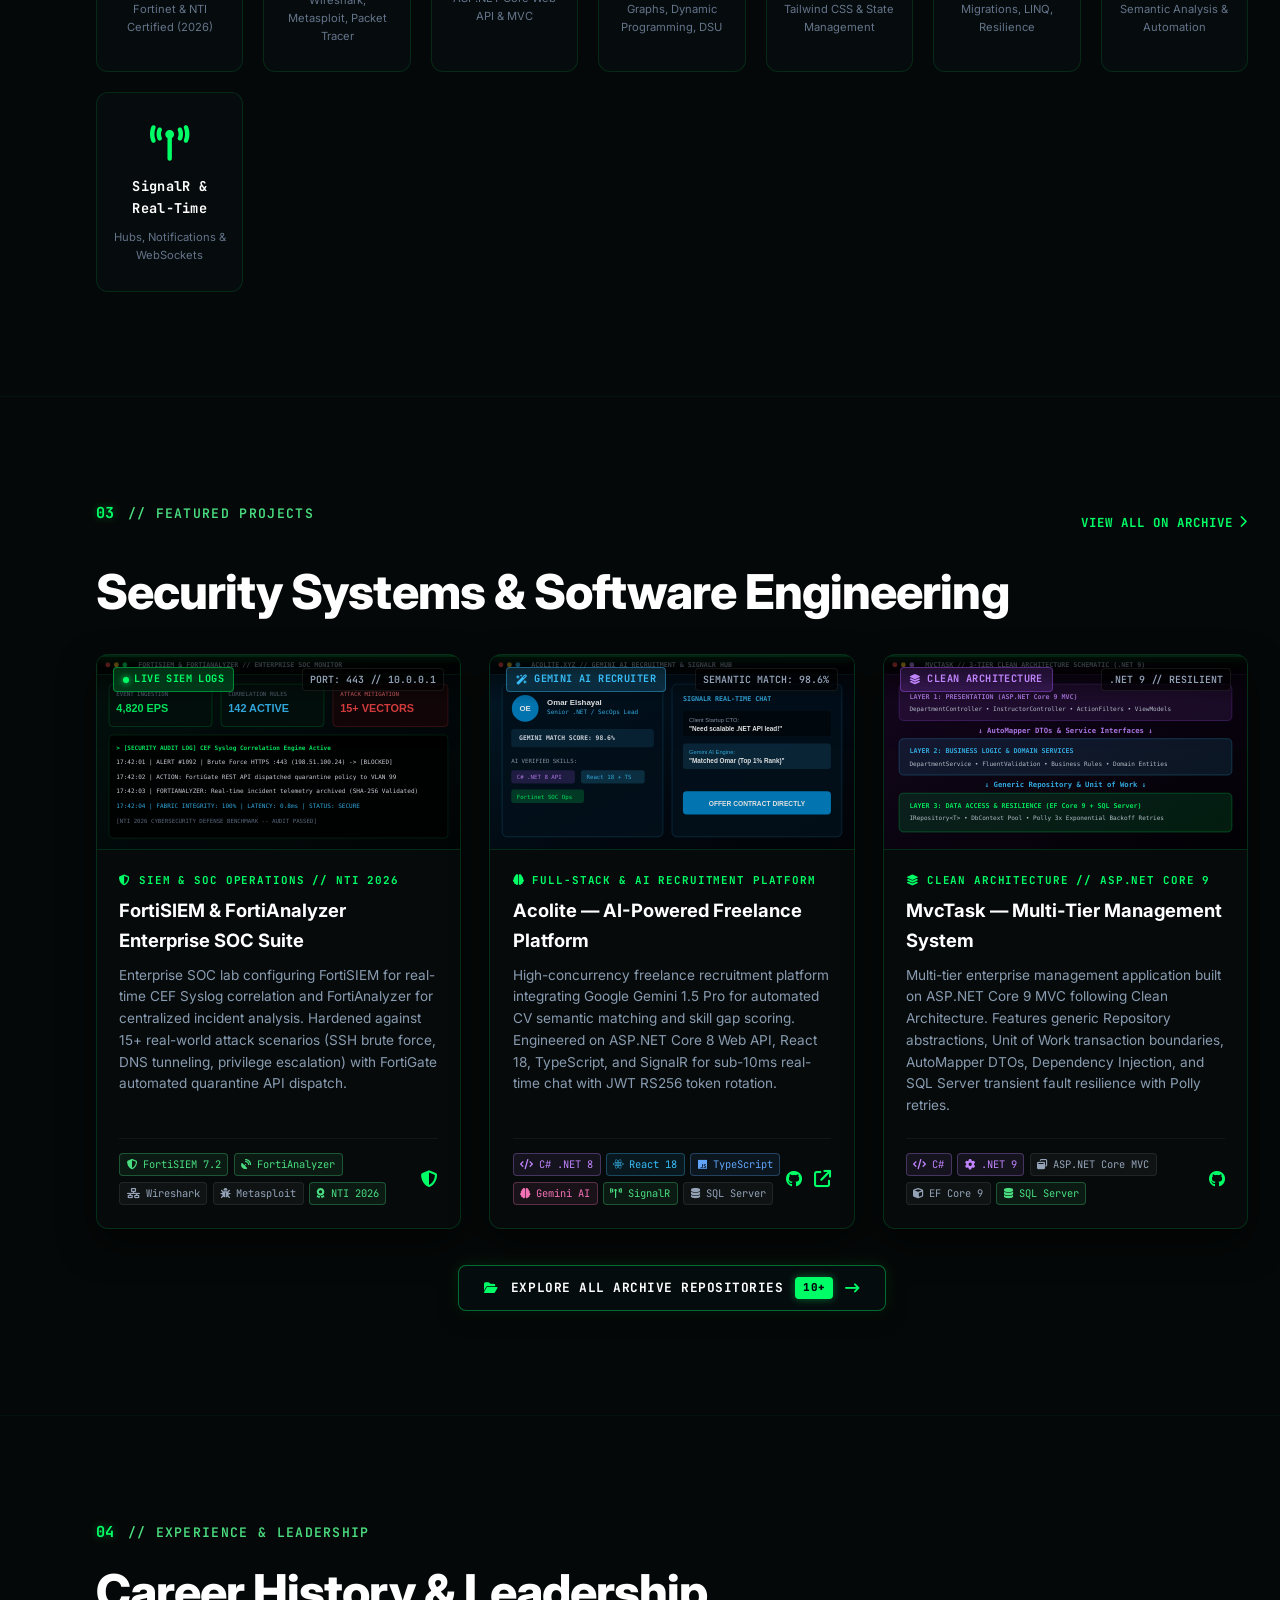
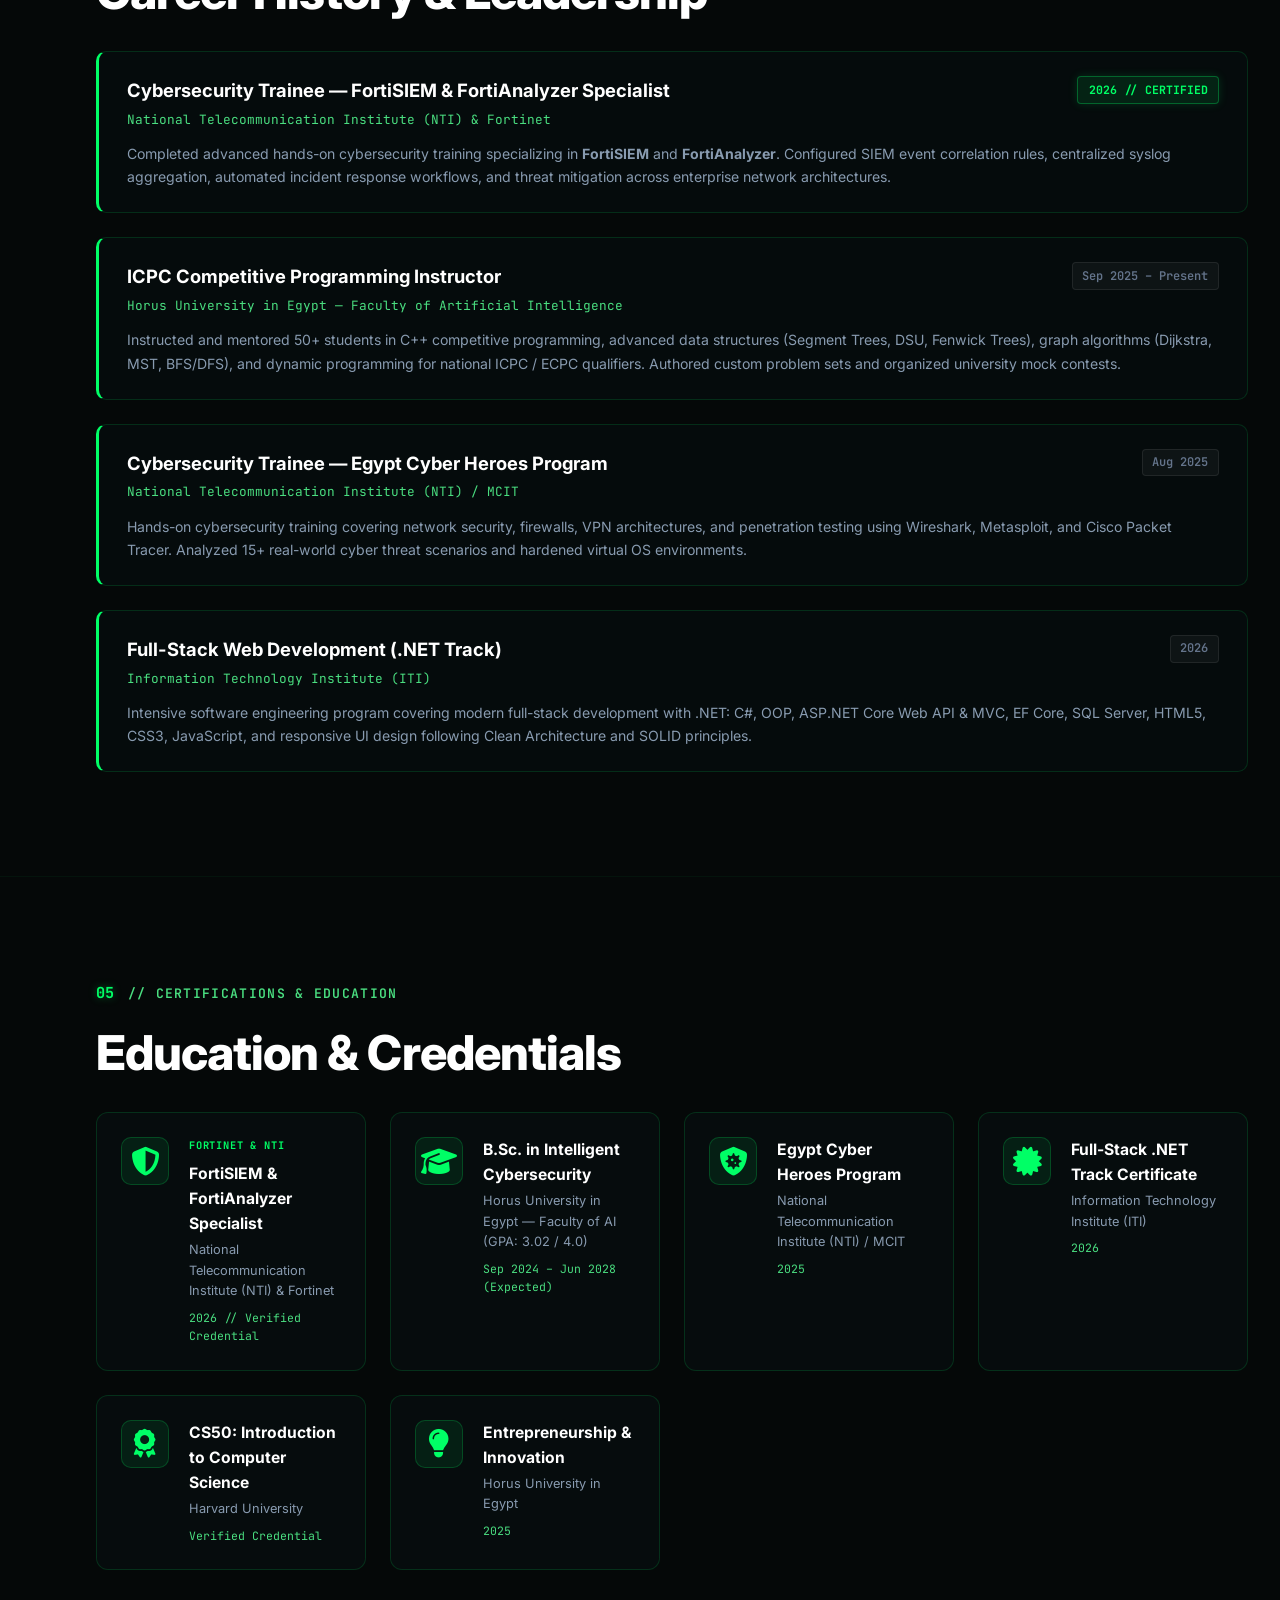
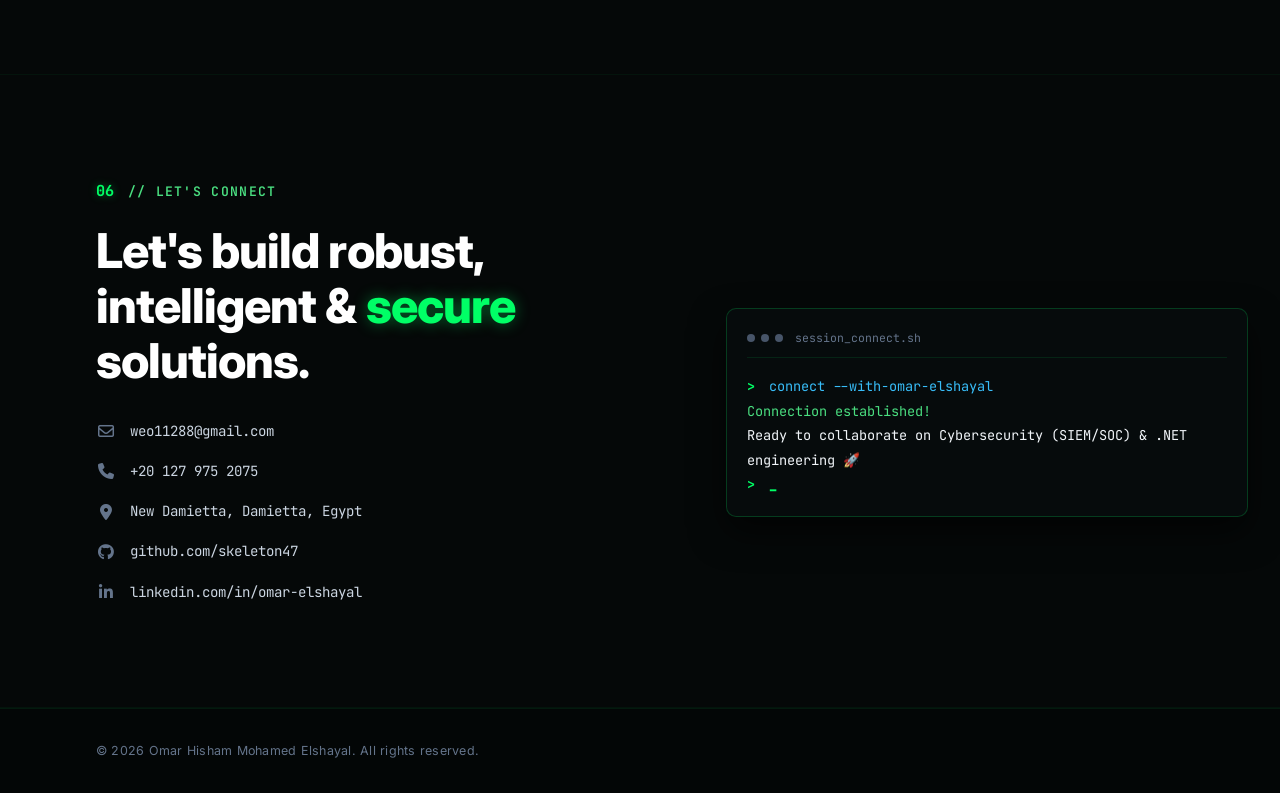
==== commit a2d3b20c: "Complete overhaul of projects archive (projects.html): Add 10 custom high-res project graphics, 100%" ====
--- a/index.html
+++ b/index.html
@@ -11,8 +11,9 @@
     <!-- FontAwesome 6 Icons -->
     <link rel="stylesheet" href="https://cdnjs.cloudflare.com/ajax/libs/font-awesome/6.5.1/css/all.min.css">
     <!-- Custom Style -->
-    <link rel="stylesheet" href="style.css?v=18.0">
+    <link rel="stylesheet" href="style.css?v=20.0">
 </head>
+
 
 
 
